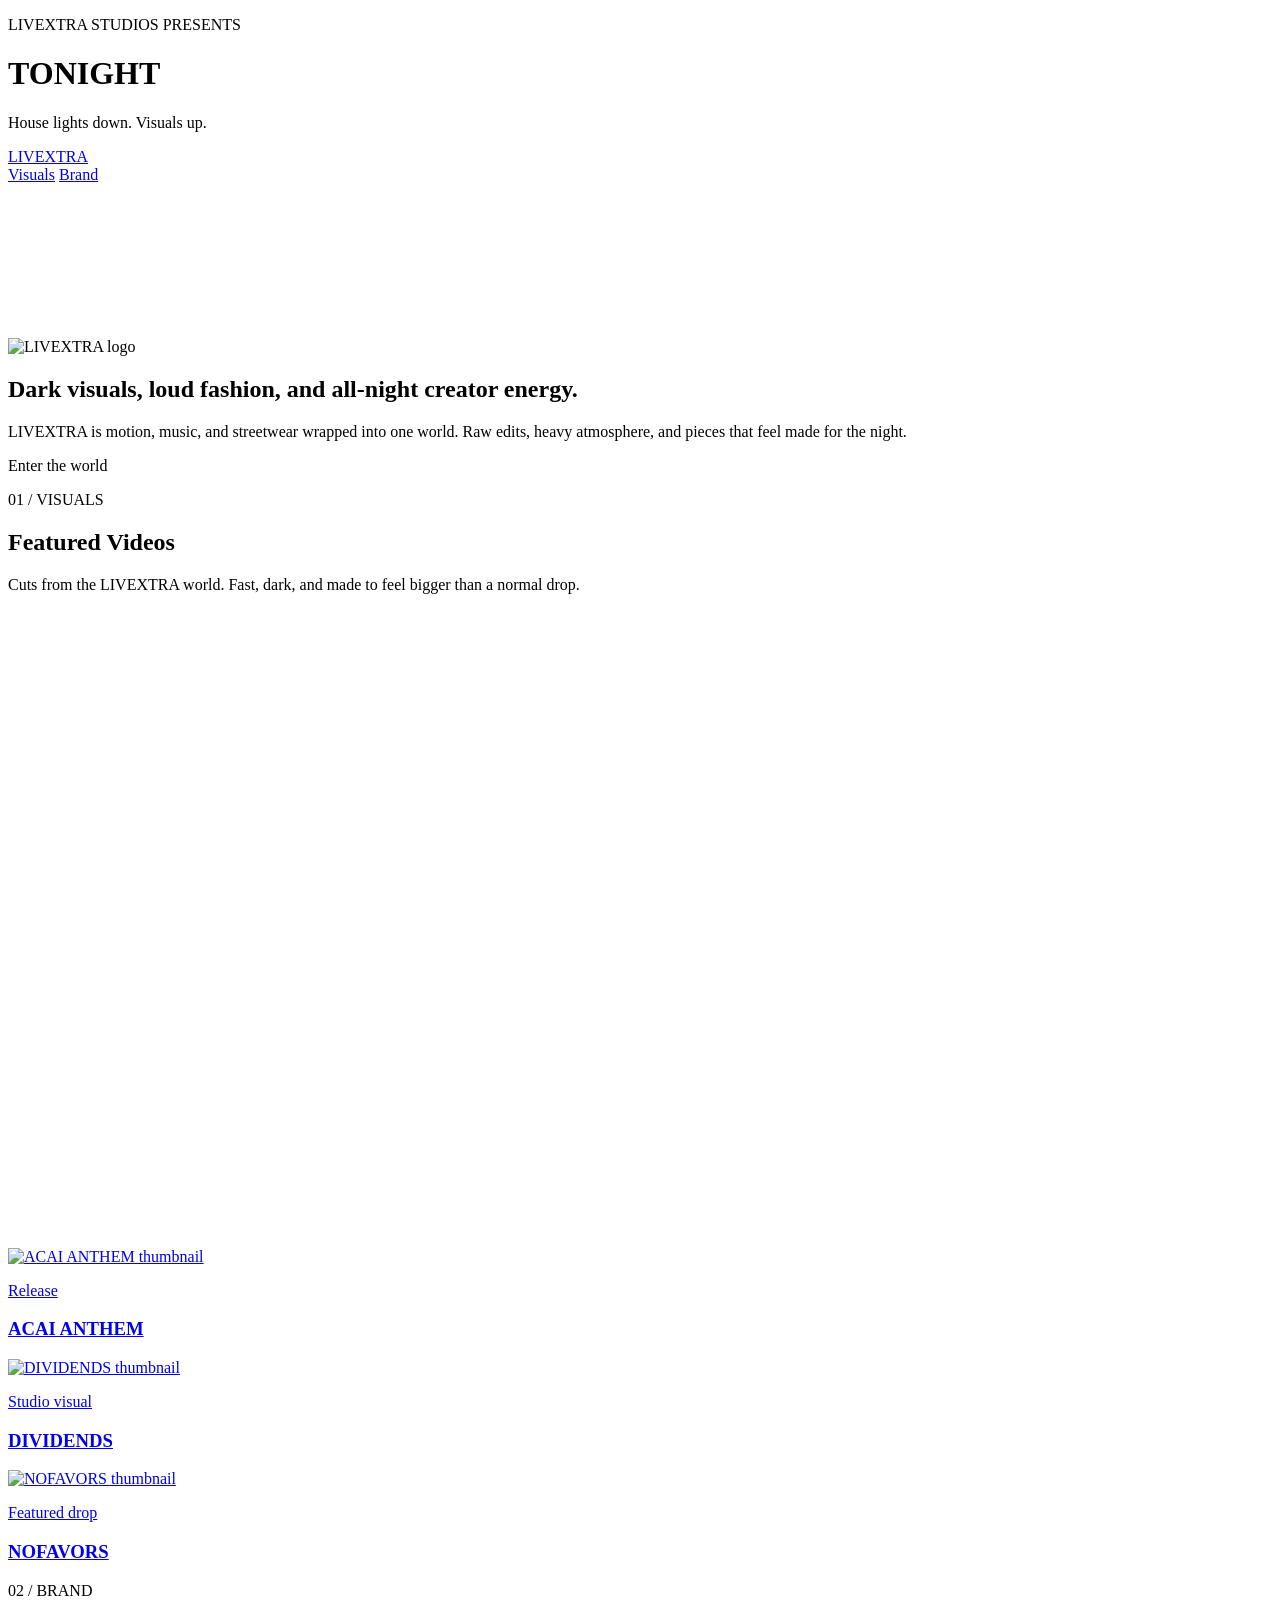
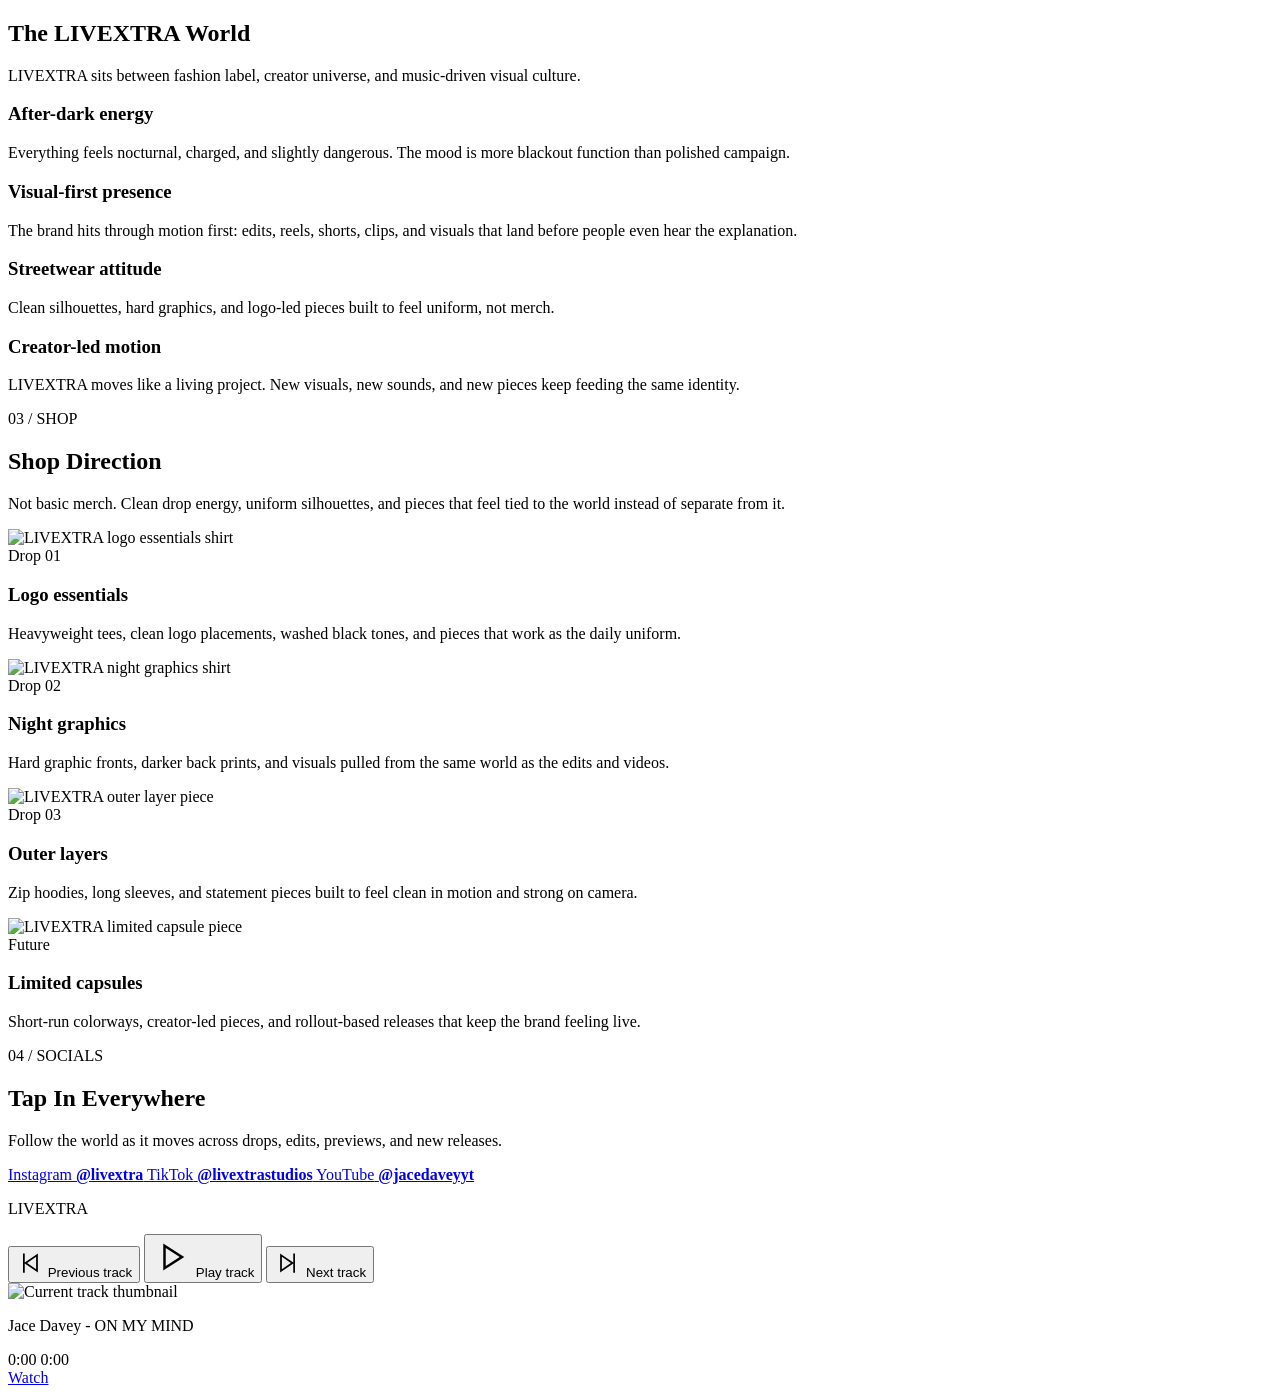
==== index.html @ bdc382c3 "Create index.html" ====
<!DOCTYPE html>
<html lang="en">
<head>
  <meta charset="utf-8"/>
  <title>LIVEXTRA | Creator + Clothing Brand</title>
  <meta name="viewport" content="width=device-width, initial-scale=1.0"/>
  <meta name="description" content="LIVEXTRA official site. Digital creator visuals, music rollouts, and clothing brand energy in one cinematic experience."/>
  <meta property="og:title" content="LIVEXTRA"/>
  <meta property="og:type" content="website"/>
  <meta property="og:description" content="Digital creator visuals, music rollouts, and clothing brand energy in one cinematic experience."/>
  <meta property="og:image" content="3d logo.png"/>
  <meta name="twitter:card" content="summary_large_image"/>
  <meta name="twitter:title" content="LIVEXTRA"/>
  <meta name="twitter:description" content="Digital creator visuals, music rollouts, and clothing brand energy in one cinematic experience."/>
  <meta name="twitter:image" content="3d logo.png"/>
  <link rel="apple-touch-icon" sizes="180x180" href="3d logo.png"/>
  <link rel="icon" type="image/png" sizes="32x32" href="3d logo.png"/>
  <link rel="icon" type="image/png" sizes="16x16" href="3d logo.png"/>
  <link rel="shortcut icon" href="3d logo.png"/>
  <meta name="theme-color" content="#050505"/>
  <link rel="stylesheet" href="style.css"/>
</head>
<body class="site-shell intro-active">
  <div id="site-intro" aria-label="Site intro">
    <div class="intro-noise"></div>
    <div class="intro-grid"></div>
    <div class="intro-copy">
      <p class="intro-kicker">LIVEXTRA STUDIOS PRESENTS</p>
      <h1 class="intro-title" id="intro-title">TONIGHT</h1>
      <p class="intro-subtitle" id="intro-subtitle">House lights down. Visuals up.</p>
    </div>
  </div>

  <header class="topbar">
    <a class="topbar-brand" href="#top">LIVEXTRA</a>
    <nav class="topbar-nav">
      <a href="#visuals">Visuals</a>
      <a href="#brand">Brand</a>
    </nav>
  </header>

  <main>
    <section class="hero-section" id="top">
      <div class="hero-media-layer">
        <video class="hero-video" autoplay muted loop playsinline poster="https://i.ytimg.com/vi/0y-Sa2kdlL4/maxresdefault.jpg">
          <source src="1.mp4" type="video/mp4"/>
        </video>
        <div class="hero-media-overlay"></div>
      </div>

      <div class="hero-content">
        <div class="hero-logo-stage" id="hero-logo-stage" aria-label="LIVEXTRA spinning logo">
          <div class="hero-logo-spin" id="hero-logo-spin">
            <img src="3d logo.png" alt="LIVEXTRA logo" class="hero-logo hero-logo-asset hero-logo-front"/>
            <img src="3d logo.png" alt="" aria-hidden="true" class="hero-logo hero-logo-asset hero-logo-back"/>
          </div>
        </div>
        <h1 class="hero-title">Dark visuals, loud fashion, and all-night creator energy.</h1>
        <p class="hero-text">
          LIVEXTRA is motion, music, and streetwear wrapped into one world. Raw edits, heavy atmosphere, and pieces
          that feel made for the night.
        </p>
      </div>

      <div class="hero-scroll-indicator">
        <span></span>
        <p>Enter the world</p>
      </div>
    </section>

    <section class="content-section reveal" id="visuals">
      <div class="section-shell">
        <div class="section-heading">
          <p class="section-index">01 / VISUALS</p>
          <h2>Featured Videos</h2>
          <p>Cuts from the LIVEXTRA world. Fast, dark, and made to feel bigger than a normal drop.</p>
        </div>

        <div class="video-grid">
          <div class="video-frame">
            <iframe width="560" height="315"
              src="https://www.youtube.com/embed/0y-Sa2kdlL4"
              title="YouTube video player"
              frameborder="0"
              allow="accelerometer; autoplay; clipboard-write; encrypted-media; gyroscope; picture-in-picture; web-share"
              referrerpolicy="strict-origin-when-cross-origin"
              allowfullscreen>
            </iframe>
          </div>
          <div class="video-frame">
            <iframe width="560" height="315"
              src="https://www.youtube.com/embed/CEVk6cj4Wuk"
              title="YouTube video player"
              frameborder="0"
              allow="accelerometer; autoplay; clipboard-write; encrypted-media; gyroscope; picture-in-picture; web-share"
              referrerpolicy="strict-origin-when-cross-origin"
              allowfullscreen>
            </iframe>
          </div>
        </div>

        <div class="release-grid">
          <a class="release-card" href="https://www.youtube.com/watch?v=cpQhU43mFzE" target="_blank" rel="noopener">
            <img src="https://i.ytimg.com/vi/cpQhU43mFzE/hqdefault.jpg" alt="ACAI ANTHEM thumbnail"/>
            <div>
              <p class="release-label">Release</p>
              <h3>ACAI ANTHEM</h3>
            </div>
          </a>
          <a class="release-card" href="https://www.youtube.com/watch?v=1VWs0vHmXvs" target="_blank" rel="noopener">
            <img src="https://i.ytimg.com/vi/1VWs0vHmXvs/hqdefault.jpg" alt="DIVIDENDS thumbnail"/>
            <div>
              <p class="release-label">Studio visual</p>
              <h3>DIVIDENDS</h3>
            </div>
          </a>
          <a class="release-card" href="https://www.youtube.com/watch?v=BXqvX-t6tuQ" target="_blank" rel="noopener">
            <img src="https://i.ytimg.com/vi/BXqvX-t6tuQ/hqdefault.jpg" alt="NOFAVORS thumbnail"/>
            <div>
              <p class="release-label">Featured drop</p>
              <h3>NOFAVORS</h3>
            </div>
          </a>
        </div>
      </div>
    </section>

    <section class="content-section reveal" id="brand">
      <div class="section-shell">
        <div class="section-heading">
          <p class="section-index">02 / BRAND</p>
          <h2>The LIVEXTRA World</h2>
          <p>LIVEXTRA sits between fashion label, creator universe, and music-driven visual culture.</p>
        </div>

        <div class="brand-grid">
          <article class="info-card">
            <h3>After-dark energy</h3>
            <p>Everything feels nocturnal, charged, and slightly dangerous. The mood is more blackout function than polished campaign.</p>
          </article>
          <article class="info-card">
            <h3>Visual-first presence</h3>
            <p>The brand hits through motion first: edits, reels, shorts, clips, and visuals that land before people even hear the explanation.</p>
          </article>
          <article class="info-card">
            <h3>Streetwear attitude</h3>
            <p>Clean silhouettes, hard graphics, and logo-led pieces built to feel uniform, not merch.</p>
          </article>
          <article class="info-card">
            <h3>Creator-led motion</h3>
            <p>LIVEXTRA moves like a living project. New visuals, new sounds, and new pieces keep feeding the same identity.</p>
          </article>
        </div>
      </div>
    </section>

    <section class="content-section reveal" id="shop">
      <div class="section-shell">
        <div class="section-heading">
          <p class="section-index">03 / SHOP</p>
          <h2>Shop Direction</h2>
          <p>Not basic merch. Clean drop energy, uniform silhouettes, and pieces that feel tied to the world instead of separate from it.</p>
        </div>

        <div class="shop-grid">
          <article class="shop-card">
            <div class="shop-card-media">
              <img src="shirt.png" alt="LIVEXTRA logo essentials shirt"/>
            </div>
            <div class="shop-card-body">
            <span class="shop-label">Drop 01</span>
            <h3>Logo essentials</h3>
            <p>Heavyweight tees, clean logo placements, washed black tones, and pieces that work as the daily uniform.</p>
            </div>
          </article>
          <article class="shop-card">
            <div class="shop-card-media">
              <img src="shirt2.png" alt="LIVEXTRA night graphics shirt"/>
            </div>
            <div class="shop-card-body">
            <span class="shop-label">Drop 02</span>
            <h3>Night graphics</h3>
            <p>Hard graphic fronts, darker back prints, and visuals pulled from the same world as the edits and videos.</p>
            </div>
          </article>
          <article class="shop-card">
            <div class="shop-card-media">
              <img src="shirt3.png" alt="LIVEXTRA outer layer piece"/>
            </div>
            <div class="shop-card-body">
            <span class="shop-label">Drop 03</span>
            <h3>Outer layers</h3>
            <p>Zip hoodies, long sleeves, and statement pieces built to feel clean in motion and strong on camera.</p>
            </div>
          </article>
          <article class="shop-card">
            <div class="shop-card-media">
              <img src="shirt4.png" alt="LIVEXTRA limited capsule piece"/>
            </div>
            <div class="shop-card-body">
            <span class="shop-label">Future</span>
            <h3>Limited capsules</h3>
            <p>Short-run colorways, creator-led pieces, and rollout-based releases that keep the brand feeling live.</p>
            </div>
          </article>
        </div>
      </div>
    </section>

    <section class="content-section reveal" id="socials">
      <div class="section-shell">
        <div class="section-heading">
          <p class="section-index">04 / SOCIALS</p>
          <h2>Tap In Everywhere</h2>
          <p>Follow the world as it moves across drops, edits, previews, and new releases.</p>
        </div>

        <div class="social-grid">
          <a class="social-card" href="https://www.instagram.com/livextra/" target="_blank" rel="noopener">
            <span>Instagram</span>
            <strong>@livextra</strong>
          </a>
          <a class="social-card" href="https://www.tiktok.com/@livextrastudios?_r=1&_t=ZT-95ahdReHvYM" target="_blank" rel="noopener">
            <span>TikTok</span>
            <strong>@livextrastudios</strong>
          </a>
          <a class="social-card" href="https://youtube.com/@jacedaveyyt?si=tF0dU915mt1TgQrS" target="_blank" rel="noopener">
            <span>YouTube</span>
            <strong>@jacedaveyyt</strong>
          </a>
        </div>
      </div>
    </section>
  </main>

  <footer class="site-footer" id="footer">
    <p>LIVEXTRA</p>
  </footer>

  <aside class="audio-player" id="audio-player">
    <div class="audio-progress-bar audio-progress-bar-top">
      <div id="audio-progress-fill"></div>
    </div>
    <div class="audio-player-inner">
      <div class="audio-player-controls">
        <button id="player-prev" class="audio-control-btn" type="button" aria-label="Previous track">
          <svg fill="currentColor" height="28" viewBox="0 0 32 32" width="28" xmlns="http://www.w3.org/2000/svg" aria-hidden="true"><path d="M 8 5 L 8 27 L 10 27 L 10 16.5 L 10.4375 16.8125 L 23.4375 25.8125 L 25 26.90625 L 25 5.09375 L 23.4375 6.1875 L 10.4375 15.1875 L 10 15.5 L 10 5 Z M 23 8.90625 L 23 23.09375 L 12.75 16 Z"></path></svg>
          <span class="sr-only">Previous track</span>
        </button>
        <button id="player-toggle" class="audio-control-btn audio-control-btn-main" type="button" aria-label="Play track">
          <svg fill="currentColor" height="40" viewBox="0 0 32 32" width="40" xmlns="http://www.w3.org/2000/svg" aria-hidden="true"><path d="M 9 5.15625 L 9 26.84375 L 10.53125 25.84375 L 25.84375 16 L 10.53125 6.15625 Z M 11 8.8125 L 22.15625 16 L 11 23.1875 Z"></path></svg>
          <span class="sr-only">Play track</span>
        </button>
        <button id="player-next" class="audio-control-btn" type="button" aria-label="Next track">
          <svg fill="currentColor" height="28" viewBox="0 0 32 32" width="28" xmlns="http://www.w3.org/2000/svg" aria-hidden="true"><path d="M 22 5 L 22 15.5 L 21.5625 15.1875 L 8.5625 6.1875 L 7 5.09375 L 7 26.90625 L 8.5625 25.8125 L 21.5625 16.8125 L 22 16.5 L 22 27 L 24 27 L 24 5 Z M 9 8.90625 L 19.25 16 L 9 23.09375 Z"></path></svg>
          <span class="sr-only">Next track</span>
        </button>
      </div>

      <div class="audio-player-track">
        <div class="audio-player-thumb-wrap">
          <img id="mini-player-art" src="https://i.ytimg.com/vi/0y-Sa2kdlL4/hqdefault.jpg" alt="Current track thumbnail"/>
        </div>
        <div class="audio-player-meta">
          <p id="mini-player-title">Jace Davey - ON MY MIND</p>
          <div class="audio-player-times">
            <span id="current-time">0:00</span>
            <span id="duration-time">0:00</span>
          </div>
        </div>
      </div>

      <a id="mini-watch-link" class="audio-player-watch" href="https://www.youtube.com/watch?v=0y-Sa2kdlL4" target="_blank" rel="noopener">Watch</a>
    </div>
  </aside>

  <div id="youtube-audio-host" aria-hidden="true"></div>
  <script src="scripts.js"></script>
</body>
</html>
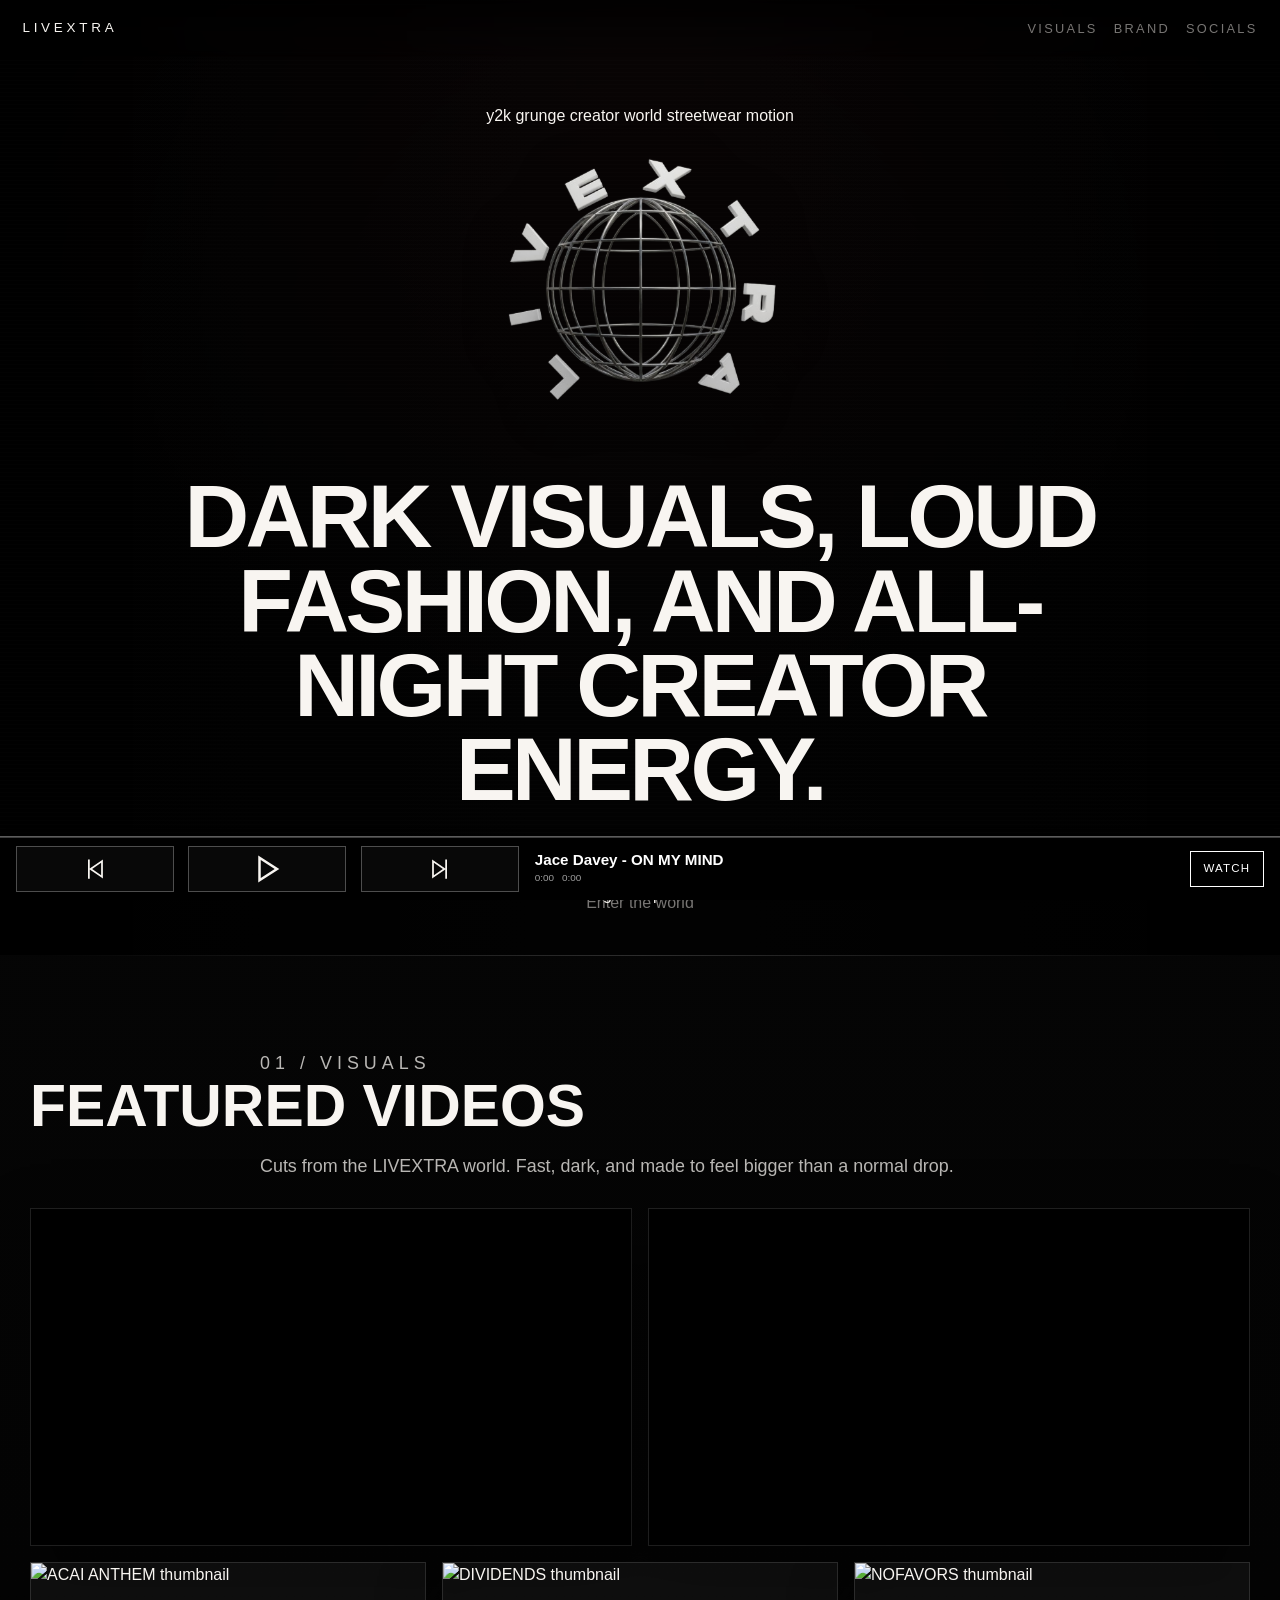
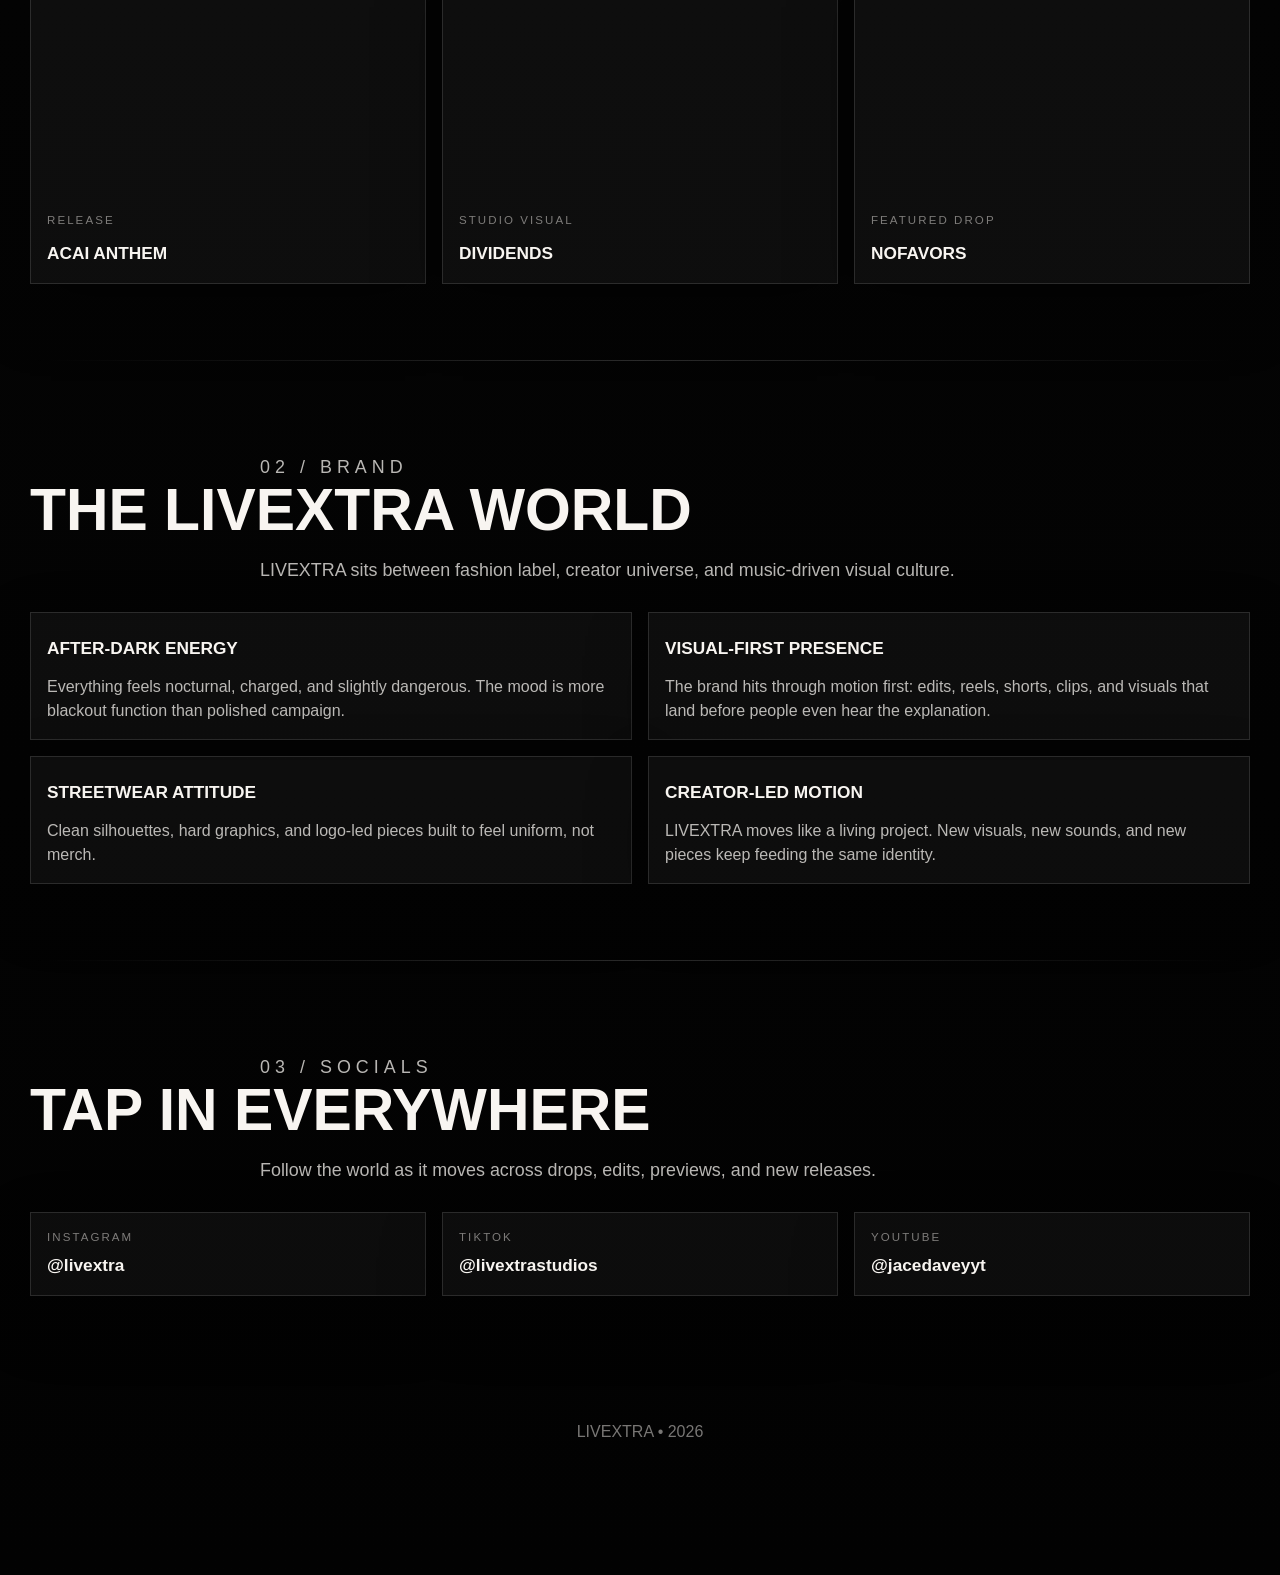
==== commit 75c22d7a: "Update index.html" ====
--- a/index.html
+++ b/index.html
@@ -36,6 +36,7 @@
     <nav class="topbar-nav">
       <a href="#visuals">Visuals</a>
       <a href="#brand">Brand</a>
+      <a href="#socials">Socials</a>
     </nav>
   </header>
 
@@ -49,6 +50,11 @@
       </div>
 
       <div class="hero-content">
+        <div class="hero-chip-row">
+          <span class="hero-chip">y2k grunge</span>
+          <span class="hero-chip">creator world</span>
+          <span class="hero-chip">streetwear motion</span>
+        </div>
         <div class="hero-logo-stage" id="hero-logo-stage" aria-label="LIVEXTRA spinning logo">
           <div class="hero-logo-spin" id="hero-logo-spin">
             <img src="3d logo.png" alt="LIVEXTRA logo" class="hero-logo hero-logo-asset hero-logo-front"/>
@@ -60,6 +66,11 @@
           LIVEXTRA is motion, music, and streetwear wrapped into one world. Raw edits, heavy atmosphere, and pieces
           that feel made for the night.
         </p>
+        <div class="hero-scene-note">
+          <span>live edits</span>
+          <span>late-night drops</span>
+          <span>blackout visuals</span>
+        </div>
       </div>
 
       <div class="hero-scroll-indicator">
@@ -154,63 +165,10 @@
       </div>
     </section>
 
-    <section class="content-section reveal" id="shop">
-      <div class="section-shell">
-        <div class="section-heading">
-          <p class="section-index">03 / SHOP</p>
-          <h2>Shop Direction</h2>
-          <p>Not basic merch. Clean drop energy, uniform silhouettes, and pieces that feel tied to the world instead of separate from it.</p>
-        </div>
-
-        <div class="shop-grid">
-          <article class="shop-card">
-            <div class="shop-card-media">
-              <img src="shirt.png" alt="LIVEXTRA logo essentials shirt"/>
-            </div>
-            <div class="shop-card-body">
-            <span class="shop-label">Drop 01</span>
-            <h3>Logo essentials</h3>
-            <p>Heavyweight tees, clean logo placements, washed black tones, and pieces that work as the daily uniform.</p>
-            </div>
-          </article>
-          <article class="shop-card">
-            <div class="shop-card-media">
-              <img src="shirt2.png" alt="LIVEXTRA night graphics shirt"/>
-            </div>
-            <div class="shop-card-body">
-            <span class="shop-label">Drop 02</span>
-            <h3>Night graphics</h3>
-            <p>Hard graphic fronts, darker back prints, and visuals pulled from the same world as the edits and videos.</p>
-            </div>
-          </article>
-          <article class="shop-card">
-            <div class="shop-card-media">
-              <img src="shirt3.png" alt="LIVEXTRA outer layer piece"/>
-            </div>
-            <div class="shop-card-body">
-            <span class="shop-label">Drop 03</span>
-            <h3>Outer layers</h3>
-            <p>Zip hoodies, long sleeves, and statement pieces built to feel clean in motion and strong on camera.</p>
-            </div>
-          </article>
-          <article class="shop-card">
-            <div class="shop-card-media">
-              <img src="shirt4.png" alt="LIVEXTRA limited capsule piece"/>
-            </div>
-            <div class="shop-card-body">
-            <span class="shop-label">Future</span>
-            <h3>Limited capsules</h3>
-            <p>Short-run colorways, creator-led pieces, and rollout-based releases that keep the brand feeling live.</p>
-            </div>
-          </article>
-        </div>
-      </div>
-    </section>
-
     <section class="content-section reveal" id="socials">
       <div class="section-shell">
         <div class="section-heading">
-          <p class="section-index">04 / SOCIALS</p>
+          <p class="section-index">03 / SOCIALS</p>
           <h2>Tap In Everywhere</h2>
           <p>Follow the world as it moves across drops, edits, previews, and new releases.</p>
         </div>
@@ -278,3 +236,4 @@
   <script src="scripts.js"></script>
 </body>
 </html>
+
--- a/style.css
+++ b/style.css
@@ -0,0 +1,854 @@
+﻿:root {
+  --bg: #040404;
+  --bg-2: #0a0a0b;
+  --panel: rgba(255, 255, 255, 0.045);
+  --panel-strong: rgba(255, 255, 255, 0.08);
+  --line: rgba(255, 255, 255, 0.12);
+  --line-strong: rgba(255, 255, 255, 0.28);
+  --text: #f8f5f1;
+  --muted: rgba(248, 245, 241, 0.74);
+  --soft: rgba(248, 245, 241, 0.48);
+  --accent: #7b1c1f;
+  --accent-bright: #ff5353;
+  --shadow: 0 24px 60px rgba(0, 0, 0, 0.4);
+  --max: 1220px;
+}
+
+*,
+*::before,
+*::after {
+  box-sizing: border-box;
+}
+
+html {
+  scroll-behavior: smooth;
+}
+
+body {
+  margin: 0;
+  min-height: 100vh;
+  color: var(--text);
+  font-family: Arial, Helvetica, sans-serif;
+  line-height: 1.5;
+  overflow-x: hidden;
+  background:
+    radial-gradient(circle at top, rgba(123, 28, 31, 0.2), transparent 22%),
+    linear-gradient(180deg, #060606 0%, #020202 100%);
+}
+
+img,
+video,
+iframe {
+  display: block;
+  max-width: 100%;
+}
+
+a {
+  color: inherit;
+  text-decoration: none;
+}
+
+button {
+  font: inherit;
+}
+
+.sr-only {
+  position: absolute;
+  width: 1px;
+  height: 1px;
+  padding: 0;
+  margin: -1px;
+  overflow: hidden;
+  clip: rect(0, 0, 0, 0);
+  white-space: nowrap;
+  border: 0;
+}
+
+.site-shell::before {
+  content: "";
+  position: fixed;
+  inset: 0;
+  z-index: 0;
+  pointer-events: none;
+  opacity: 0.06;
+  background-image:
+    linear-gradient(rgba(255, 255, 255, 0.05) 1px, transparent 1px),
+    linear-gradient(90deg, rgba(255, 255, 255, 0.025) 1px, transparent 1px);
+  background-size: 100% 5px, 5px 100%;
+}
+
+.site-shell::after {
+  content: "";
+  position: fixed;
+  inset: 0;
+  z-index: 0;
+  pointer-events: none;
+  opacity: 0.1;
+  background:
+    repeating-linear-gradient(
+      to bottom,
+      rgba(255, 255, 255, 0.05) 0px,
+      rgba(255, 255, 255, 0.05) 1px,
+      transparent 1px,
+      transparent 4px
+    );
+  mix-blend-mode: screen;
+  animation: crtDrift 9s linear infinite;
+}
+
+#site-intro {
+  position: fixed;
+  inset: 0;
+  z-index: 1000;
+  display: grid;
+  place-items: center;
+  overflow: hidden;
+  background:
+    radial-gradient(circle at center, rgba(255, 255, 255, 0.06), transparent 18%),
+    linear-gradient(180deg, #040404 0%, #010101 100%);
+  transition: opacity 700ms ease, transform 700ms ease;
+}
+
+#site-intro.is-closing {
+  opacity: 0;
+  transform: scale(1.05);
+  pointer-events: none;
+}
+
+.intro-noise,
+.intro-grid {
+  position: absolute;
+  inset: 0;
+  pointer-events: none;
+}
+
+.intro-noise {
+  opacity: 0.16;
+  background:
+    radial-gradient(circle at 18% 20%, rgba(255, 255, 255, 0.12), transparent 24%),
+    radial-gradient(circle at 82% 78%, rgba(255, 83, 83, 0.18), transparent 26%),
+    radial-gradient(circle at 50% 50%, rgba(255, 255, 255, 0.04), transparent 42%);
+  animation: introDrift 350ms steps(2, end) infinite;
+}
+
+.intro-grid {
+  opacity: 0.14;
+  background:
+    linear-gradient(rgba(255, 255, 255, 0.07) 1px, transparent 1px),
+    linear-gradient(90deg, rgba(255, 255, 255, 0.04) 1px, transparent 1px);
+  background-size: 100% 6px, 6px 100%;
+}
+
+.intro-copy {
+  position: relative;
+  z-index: 1;
+  text-align: center;
+  text-transform: uppercase;
+}
+
+.intro-kicker,
+.section-index {
+  margin: 0 0 0.9rem;
+  color: var(--soft);
+  font-size: 0.78rem;
+  letter-spacing: 0.28em;
+  text-transform: uppercase;
+}
+
+.intro-title {
+  margin: 0;
+  font-size: clamp(3rem, 11vw, 8rem);
+  letter-spacing: 0.1em;
+  line-height: 0.92;
+  text-shadow:
+    -1px 0 rgba(255, 255, 255, 0.25),
+    1px 0 rgba(255, 83, 83, 0.4),
+    0 0 34px rgba(255, 83, 83, 0.22);
+}
+
+.intro-subtitle {
+  margin: 1rem 0 0;
+  color: var(--muted);
+  font-size: 0.92rem;
+  letter-spacing: 0.16em;
+}
+
+.topbar {
+  position: fixed;
+  top: 0;
+  left: 0;
+  right: 0;
+  z-index: 50;
+  display: flex;
+  justify-content: space-between;
+  align-items: center;
+  gap: 1rem;
+  padding: 1.15rem 1.4rem;
+  background: linear-gradient(180deg, rgba(0, 0, 0, 0.72), rgba(0, 0, 0, 0));
+  backdrop-filter: blur(10px);
+}
+
+.topbar-brand {
+  font-size: 0.84rem;
+  letter-spacing: 0.28em;
+  text-transform: uppercase;
+}
+
+.topbar-nav {
+  display: flex;
+  gap: 1rem;
+  flex-wrap: wrap;
+}
+
+.topbar-nav a {
+  color: var(--soft);
+  font-size: 0.8rem;
+  letter-spacing: 0.18em;
+  text-transform: uppercase;
+  transition: color 180ms ease, transform 180ms ease;
+}
+
+.topbar-nav a:hover {
+  color: var(--text);
+  transform: translateY(-1px);
+}
+
+.hero-section {
+  position: relative;
+  min-height: 100vh;
+  display: grid;
+  place-items: center;
+  padding: 6.5rem 1.5rem 3rem;
+}
+
+.hero-media-layer,
+.hero-media-overlay,
+.hero-noise {
+  position: absolute;
+  inset: 0;
+}
+
+.hero-video {
+  width: 100%;
+  height: 100%;
+  object-fit: cover;
+  filter: saturate(0.88) contrast(1.06) brightness(0.34);
+}
+
+.hero-media-overlay {
+  background:
+    radial-gradient(circle at center, transparent 0%, rgba(0, 0, 0, 0.28) 40%, rgba(0, 0, 0, 0.9) 100%),
+    linear-gradient(180deg, rgba(0, 0, 0, 0.6), rgba(0, 0, 0, 0.88));
+}
+
+.hero-section::after {
+  content: "";
+  position: absolute;
+  inset: 0;
+  pointer-events: none;
+  background: linear-gradient(90deg, transparent, rgba(255, 255, 255, 0.04), transparent);
+  opacity: 0.24;
+}
+
+.hero-video-missing .hero-media-layer {
+  background:
+    radial-gradient(circle at 50% 20%, rgba(255, 83, 83, 0.14), transparent 20%),
+    linear-gradient(180deg, #0b0b0c, #020202);
+}
+
+.hero-content {
+  position: relative;
+  z-index: 2;
+  width: min(100%, 980px);
+  text-align: center;
+}
+
+.hero-logo-stage {
+  position: relative;
+  width: min(44vw, 320px);
+  min-width: 220px;
+  aspect-ratio: 1 / 1;
+  margin: 0 auto 1.65rem;
+  perspective: 1800px;
+}
+
+.hero-logo-spin {
+  position: relative;
+  width: 100%;
+  height: 100%;
+  transform-style: preserve-3d;
+  display: grid;
+  place-items: center;
+  animation: logoOrbit 7s linear infinite;
+  will-change: transform;
+}
+
+.hero-logo {
+  position: absolute;
+  inset: 0;
+  width: 100%;
+  height: 100%;
+  object-fit: contain;
+  backface-visibility: hidden;
+  filter: drop-shadow(0 12px 28px rgba(0, 0, 0, 0.32));
+}
+
+.hero-logo-front {
+  transform: translateZ(1px);
+}
+
+.hero-logo-back {
+  transform: rotateY(180deg) translateZ(1px);
+}
+
+.hero-title {
+  margin: 0;
+  font-size: clamp(2.35rem, 7vw, 5.7rem);
+  line-height: 0.94;
+  letter-spacing: -0.04em;
+  text-transform: uppercase;
+}
+
+.hero-text,
+.section-heading p {
+  max-width: 760px;
+  margin: 1.15rem auto 0;
+  color: var(--muted);
+  font-size: clamp(1rem, 1.7vw, 1.12rem);
+}
+
+.button,
+.audio-player-watch,
+.audio-player-controls button {
+  display: inline-flex;
+  align-items: center;
+  justify-content: center;
+  min-width: 158px;
+  height: 46px;
+  padding: 0 1.25rem;
+  border: 1px solid var(--line-strong);
+  background: rgba(255, 255, 255, 0.03);
+  color: var(--text);
+  text-transform: uppercase;
+  letter-spacing: 0.14em;
+  transition: transform 180ms ease, border-color 180ms ease, background-color 180ms ease, color 180ms ease;
+}
+
+.button:hover,
+.audio-player-watch:hover,
+.audio-player-controls button:hover,
+.release-card:hover,
+.info-card:hover,
+.social-card:hover {
+  transform: translateY(-3px);
+  border-color: var(--accent-bright);
+}
+
+.button-primary {
+  background: linear-gradient(180deg, rgba(123, 28, 31, 0.76), rgba(74, 12, 15, 0.82));
+  border-color: rgba(255, 120, 120, 0.42);
+  box-shadow: 0 10px 34px rgba(123, 28, 31, 0.28);
+}
+
+.hero-scroll-indicator {
+  position: absolute;
+  left: 50%;
+  bottom: 1.5rem;
+  transform: translateX(-50%);
+  z-index: 2;
+  text-align: center;
+  color: var(--soft);
+}
+
+.hero-scroll-indicator span {
+  display: block;
+  width: 1px;
+  height: 38px;
+  margin: 0 auto 0.65rem;
+  background: linear-gradient(180deg, rgba(255, 255, 255, 0.76), transparent);
+  animation: scrollPulse 1.8s ease-in-out infinite;
+}
+
+.content-section {
+  position: relative;
+  z-index: 1;
+  padding: clamp(3rem, 6vw, 4.75rem) 1.5rem;
+  scroll-margin-top: 5.5rem;
+}
+
+.content-section::before {
+  content: "";
+  position: absolute;
+  top: 0;
+  left: 50%;
+  width: min(100% - 3rem, var(--max));
+  height: 1px;
+  transform: translateX(-50%);
+  background: linear-gradient(90deg, transparent, rgba(255, 255, 255, 0.16), transparent);
+}
+
+.section-shell {
+  width: min(100%, var(--max));
+  margin: 0 auto;
+}
+
+.section-heading {
+  margin-bottom: 1.75rem;
+}
+
+.section-heading h2 {
+  margin: 0;
+  font-size: clamp(1.9rem, 4.6vw, 4rem);
+  line-height: 0.98;
+  text-transform: uppercase;
+}
+
+.video-grid,
+.release-grid,
+.brand-grid,
+.social-grid {
+  display: grid;
+  gap: 1rem;
+}
+
+.video-grid {
+  grid-template-columns: repeat(2, minmax(0, 1fr));
+}
+
+.video-frame {
+  position: relative;
+  aspect-ratio: 16 / 9;
+  overflow: hidden;
+  border: 1px solid var(--line);
+  background: #000;
+  box-shadow: var(--shadow);
+}
+
+.video-frame iframe {
+  position: absolute;
+  inset: 0;
+  width: 100%;
+  height: 100%;
+}
+
+.release-grid {
+  grid-template-columns: repeat(3, minmax(0, 1fr));
+  margin-top: 1rem;
+}
+
+.release-card,
+.info-card,
+.social-card,
+.shop-card {
+  border: 1px solid var(--line);
+  background: var(--panel);
+  box-shadow: var(--shadow);
+  backdrop-filter: blur(12px);
+  transition: transform 180ms ease, border-color 180ms ease, background-color 180ms ease;
+}
+
+.release-card {
+  overflow: hidden;
+}
+
+.release-card img {
+  width: 100%;
+  aspect-ratio: 16 / 9;
+  object-fit: cover;
+}
+
+.release-card div,
+.info-card,
+.social-card,
+.shop-card {
+  padding: 1rem;
+}
+
+.release-label,
+.social-card span,
+.shop-label {
+  display: block;
+  color: var(--soft);
+  font-size: 0.72rem;
+  letter-spacing: 0.18em;
+  text-transform: uppercase;
+}
+
+.release-card h3,
+.info-card h3,
+.shop-card h3 {
+  margin: 0.45rem 0 0;
+  font-size: 1.08rem;
+  text-transform: uppercase;
+}
+
+.brand-grid {
+  grid-template-columns: repeat(2, minmax(0, 1fr));
+}
+
+.info-card p {
+  margin: 0.8rem 0 0;
+  color: var(--muted);
+}
+
+.shop-grid {
+  display: grid;
+  grid-template-columns: repeat(4, minmax(0, 1fr));
+  gap: 1rem;
+}
+
+.shop-card {
+  position: relative;
+  overflow: hidden;
+}
+
+.shop-card-media {
+  position: relative;
+  aspect-ratio: 4 / 5;
+  overflow: hidden;
+  background:
+    linear-gradient(180deg, rgba(255, 255, 255, 0.03), rgba(255, 255, 255, 0.01)),
+    #090909;
+}
+
+.shop-card-media::after {
+  content: "";
+  position: absolute;
+  inset: 0;
+  pointer-events: none;
+  background: linear-gradient(180deg, transparent 45%, rgba(0, 0, 0, 0.5) 100%);
+}
+
+.shop-card-media img {
+  width: 100%;
+  height: 100%;
+  object-fit: cover;
+  transition: transform 220ms ease;
+}
+
+.shop-card:hover .shop-card-media img {
+  transform: scale(1.02);
+}
+
+.shop-card::before {
+  content: "";
+  position: absolute;
+  inset: 0;
+  pointer-events: none;
+  background: linear-gradient(180deg, rgba(255, 255, 255, 0.04), transparent 38%);
+}
+
+.shop-card-body {
+  position: relative;
+  z-index: 1;
+}
+
+.shop-card p {
+  margin: 0.8rem 0 0;
+  color: var(--muted);
+}
+
+.social-grid {
+  grid-template-columns: repeat(3, minmax(0, 1fr));
+}
+
+.social-card strong {
+  display: block;
+  margin-top: 0.4rem;
+  font-size: 1.08rem;
+}
+
+.site-footer {
+  padding: 2rem 1.5rem 7.2rem;
+  text-align: center;
+  color: var(--soft);
+}
+
+.audio-player {
+  position: fixed;
+  left: 0;
+  right: 0;
+  bottom: 0;
+  z-index: 60;
+}
+
+.audio-player-inner {
+  display: flex;
+  justify-content: space-between;
+  align-items: center;
+  gap: 1rem;
+  height: 64px;
+  padding: 0.5rem 1rem;
+  background: #000000;
+  color: #ffffff;
+  box-shadow: 0 -8px 8px -8px rgba(0, 0, 0, 0.3);
+  border-top: 1px solid rgba(255, 255, 255, 0.16);
+}
+
+.audio-player-track {
+  display: flex;
+  align-items: center;
+  gap: 0.6rem;
+  min-width: 0;
+  flex: 1 1 auto;
+}
+
+.audio-player-thumb-wrap {
+  display: none;
+  justify-content: center;
+  align-items: center;
+  width: 40px;
+  height: 40px;
+  background: #000000;
+}
+
+.audio-player-track img {
+  width: 32px;
+  height: 32px;
+  object-fit: contain;
+  border-radius: 0;
+}
+
+.audio-player-meta {
+  min-width: 0;
+}
+
+.audio-player-meta p,
+.audio-player-meta span {
+  overflow: hidden;
+  text-overflow: ellipsis;
+  white-space: nowrap;
+}
+
+.audio-player-meta p {
+  margin: 0;
+  color: #ffffff;
+  font-size: 0.95rem;
+  font-weight: 600;
+  line-height: 1.2;
+}
+
+.audio-player-controls {
+  display: flex;
+  gap: 0.9rem;
+  align-items: center;
+  flex: 0 0 auto;
+}
+
+.audio-control-btn {
+  position: relative;
+  width: auto;
+  min-width: 0;
+  height: auto;
+  padding: 0;
+  border: 0;
+  border-radius: 0;
+  background: transparent;
+  color: #ffffff;
+  transition: color 180ms ease, transform 180ms ease;
+}
+
+.audio-control-btn:hover {
+  transform: translateY(-1px);
+  color: var(--accent-bright);
+}
+
+.audio-control-btn-main {
+  color: #ffffff;
+}
+
+.audio-control-btn svg {
+  display: block;
+  opacity: 1;
+}
+
+.audio-player-watch {
+  flex: 0 0 auto;
+  min-width: 64px;
+  height: 36px;
+  padding: 0 0.8rem;
+  border: 1px solid #ffffff;
+  border-radius: 0;
+  background: transparent;
+  color: #ffffff;
+  font-size: 0.72rem;
+  letter-spacing: 0.1em;
+  text-transform: uppercase;
+  transition: color 180ms ease, border-color 180ms ease, background-color 180ms ease;
+}
+
+.audio-player-watch:hover {
+  color: var(--accent-bright);
+  border-color: var(--accent-bright);
+}
+
+.audio-progress-bar {
+  width: 100%;
+  height: 2px;
+  background: rgba(255, 255, 255, 0.24);
+  overflow: hidden;
+  border-radius: 0;
+}
+
+.audio-progress-bar-top {
+  position: absolute;
+  top: 0;
+  left: 0;
+  right: 0;
+}
+
+#audio-progress-fill {
+  width: 0%;
+  height: 100%;
+  background: linear-gradient(90deg, var(--accent), var(--accent-bright));
+  transition: width 180ms linear;
+}
+
+.audio-player-times {
+  display: flex;
+  gap: 0.5rem;
+  margin-top: 0.15rem;
+  color: rgba(255, 255, 255, 0.62);
+  font-size: 0.62rem;
+}
+
+#youtube-audio-host {
+  position: fixed;
+  top: -9999px;
+  left: -9999px;
+  width: 0;
+  height: 0;
+  overflow: hidden;
+}
+
+.reveal {
+  opacity: 0;
+  transform: translateY(26px);
+  filter: blur(6px);
+  transition: opacity 620ms ease, transform 620ms ease, filter 620ms ease;
+}
+
+.reveal.visible {
+  opacity: 1;
+  transform: translateY(0);
+  filter: blur(0);
+}
+
+@keyframes introDrift {
+  0% { transform: translateY(0); }
+  100% { transform: translateY(-2px); }
+}
+
+@keyframes scrollPulse {
+  0%, 100% { opacity: 0.45; transform: scaleY(0.82); }
+  50% { opacity: 1; transform: scaleY(1); }
+}
+
+@keyframes crtDrift {
+  0% { transform: translateY(0); }
+  100% { transform: translateY(18px); }
+}
+
+@keyframes logoOrbit {
+  0% {
+    transform: rotateX(12deg) rotateY(0deg);
+  }
+  50% {
+    transform: rotateX(12deg) rotateY(180deg);
+  }
+  100% {
+    transform: rotateX(12deg) rotateY(360deg);
+  }
+}
+
+@media (max-width: 1100px) {
+  .release-grid,
+  .shop-grid,
+  .social-grid {
+    grid-template-columns: 1fr;
+  }
+
+  .audio-player-thumb-wrap {
+    display: inline-flex;
+  }
+}
+
+@media (max-width: 900px) {
+  .topbar {
+    flex-direction: column;
+    align-items: flex-start;
+  }
+
+  .video-grid,
+  .brand-grid {
+    grid-template-columns: 1fr;
+  }
+
+  .hero-logo-stage {
+    width: min(68vw, 320px);
+  }
+}
+
+@media (max-width: 700px) {
+  .hero-section,
+  .content-section {
+    padding-left: 1rem;
+    padding-right: 1rem;
+  }
+
+  .topbar-nav {
+    width: 100%;
+    flex-direction: column;
+    align-items: stretch;
+  }
+
+  .button {
+    width: 100%;
+  }
+
+  .audio-player {
+    bottom: 0.7rem;
+  }
+
+  .audio-player-inner {
+    gap: 0.6rem;
+    height: auto;
+    padding-top: 0.7rem;
+    padding-bottom: 0.7rem;
+    flex-wrap: wrap;
+  }
+
+  .audio-player-controls {
+    order: 1;
+  }
+
+  .audio-player-track {
+    order: 2;
+    width: 100%;
+  }
+
+  .audio-player-watch {
+    order: 3;
+  }
+
+  .audio-player-watch {
+    width: auto;
+  }
+}
+
+@media (prefers-reduced-motion: reduce) {
+  *,
+  *::before,
+  *::after {
+    animation-duration: 0.001ms !important;
+    animation-iteration-count: 1 !important;
+    transition-duration: 0.001ms !important;
+    scroll-behavior: auto !important;
+  }
+
+  .reveal {
+    opacity: 1;
+    transform: none;
+    filter: none;
+  }
+}
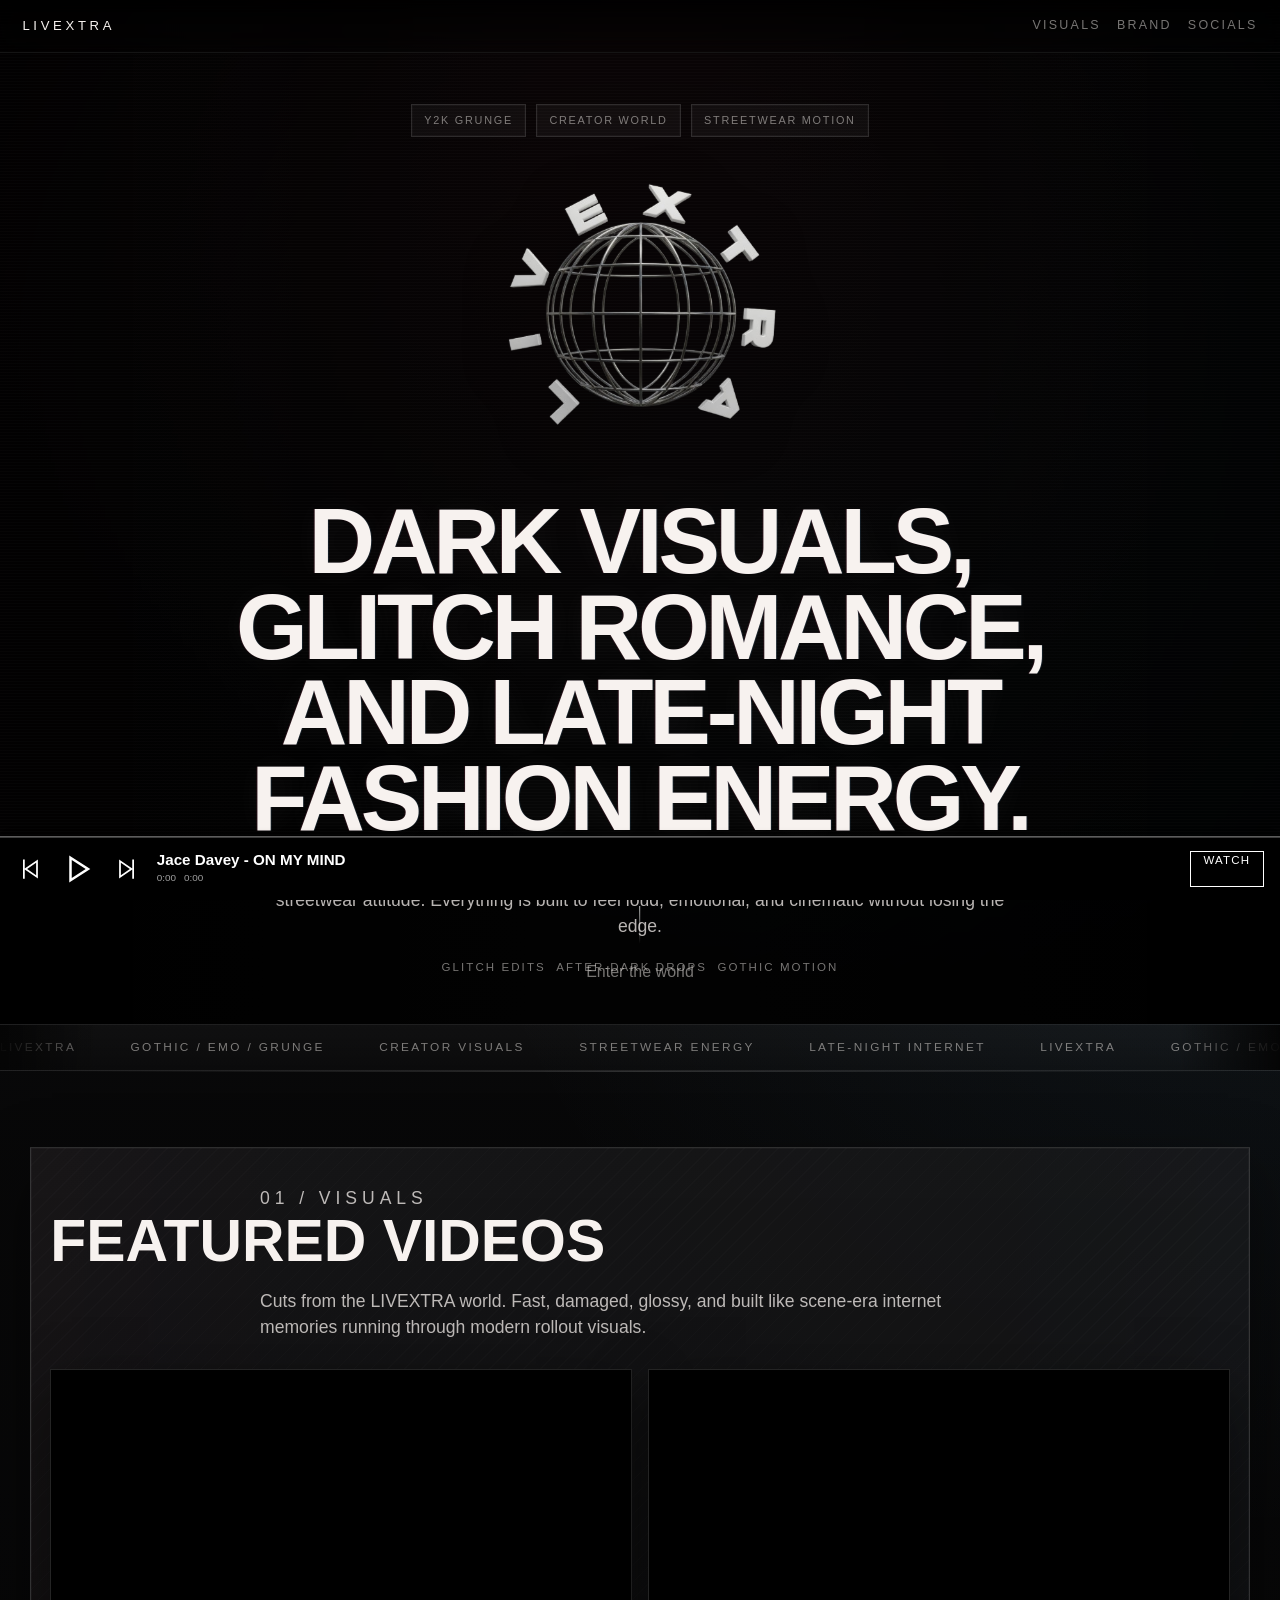
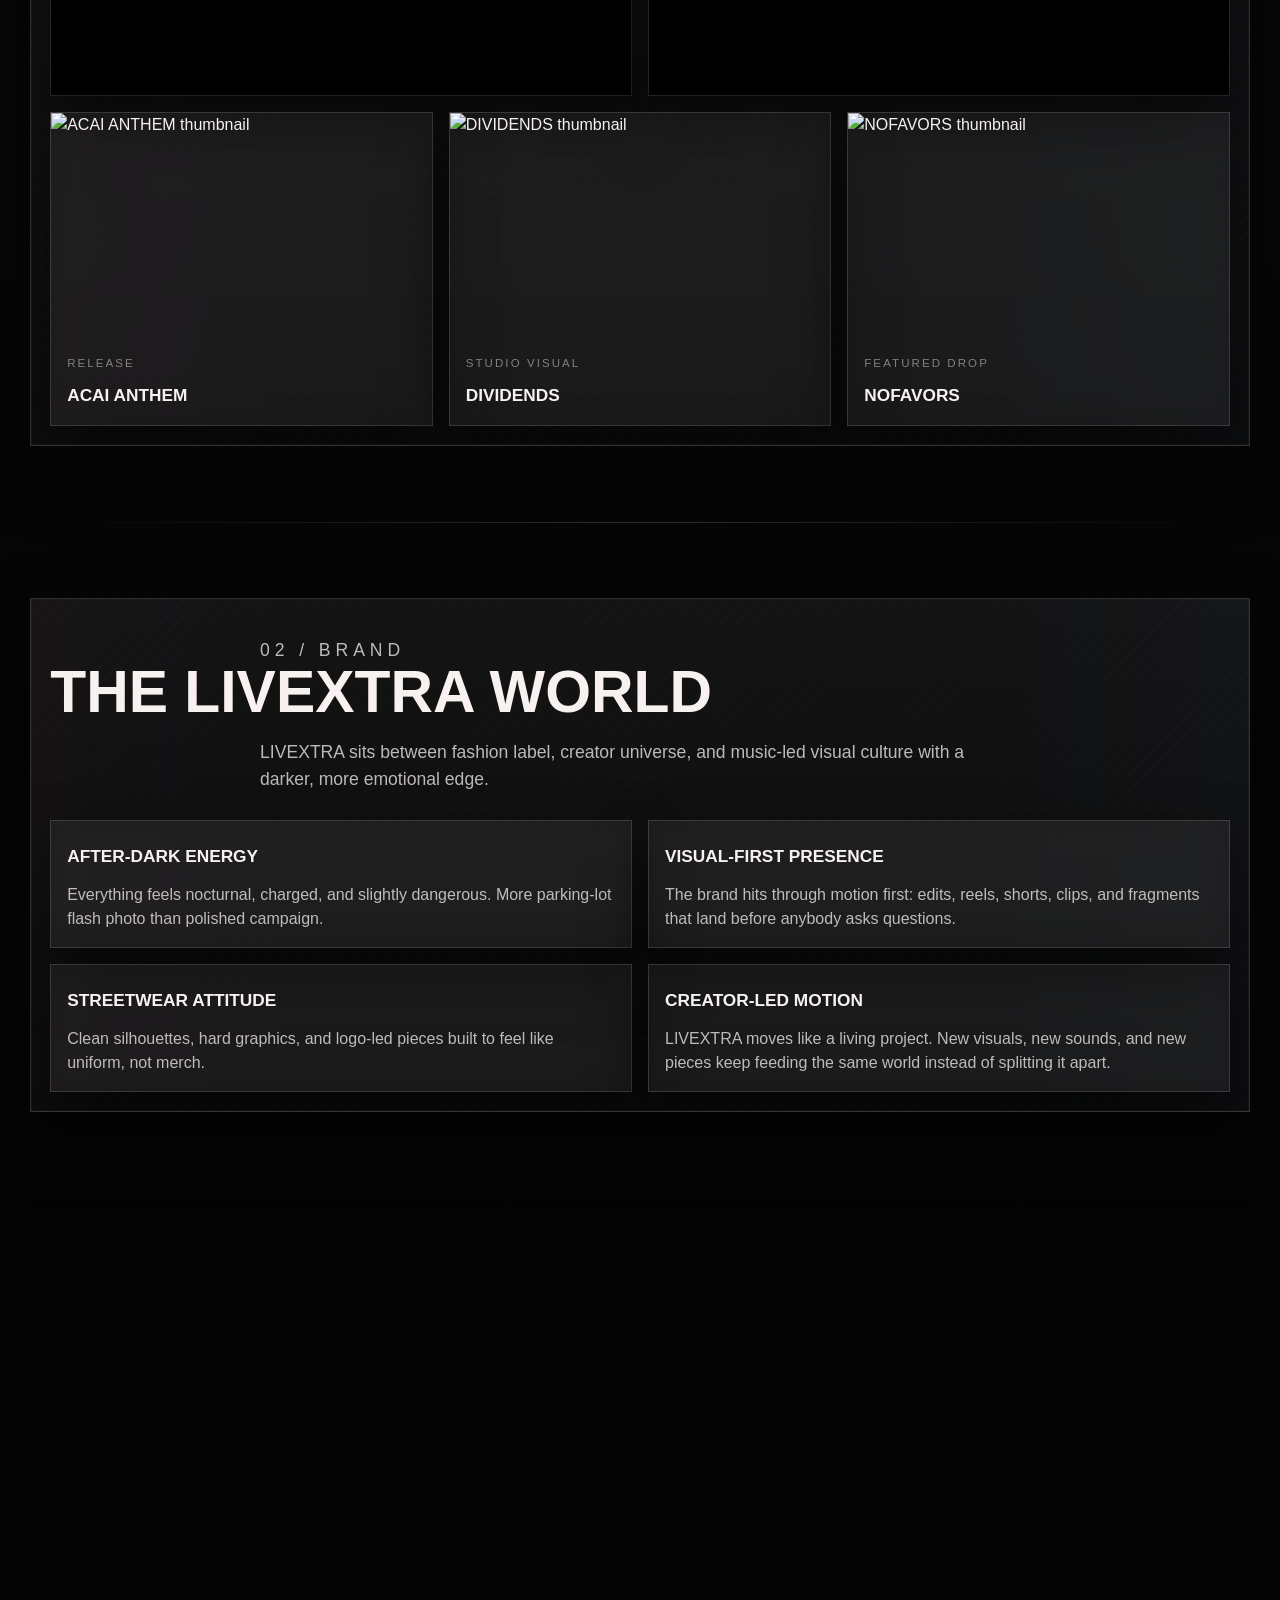
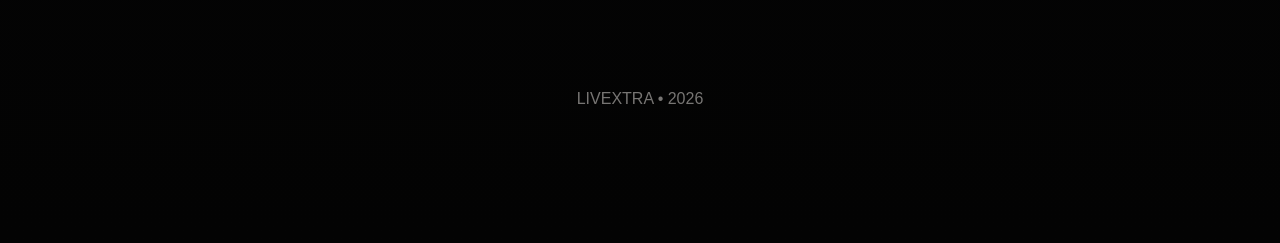
==== commit 86fe389d: "Update index.html" ====
--- a/index.html
+++ b/index.html
@@ -61,21 +61,36 @@
             <img src="3d logo.png" alt="" aria-hidden="true" class="hero-logo hero-logo-asset hero-logo-back"/>
           </div>
         </div>
-        <h1 class="hero-title">Dark visuals, loud fashion, and all-night creator energy.</h1>
+        <h1 class="hero-title">Dark visuals, glitch romance, and late-night fashion energy.</h1>
         <p class="hero-text">
-          LIVEXTRA is motion, music, and streetwear wrapped into one world. Raw edits, heavy atmosphere, and pieces
-          that feel made for the night.
+          LIVEXTRA lives in the space between scene-era internet energy, blackout visuals, and clean streetwear attitude.
+          Everything is built to feel loud, emotional, and cinematic without losing the edge.
         </p>
         <div class="hero-scene-note">
-          <span>live edits</span>
-          <span>late-night drops</span>
-          <span>blackout visuals</span>
+          <span>glitch edits</span>
+          <span>after-dark drops</span>
+          <span>gothic motion</span>
         </div>
       </div>
 
       <div class="hero-scroll-indicator">
         <span></span>
         <p>Enter the world</p>
+      </div>
+    </section>
+
+    <section class="signal-strip" aria-label="LIVEXTRA signal strip">
+      <div class="signal-strip-track">
+        <span>LIVEXTRA</span>
+        <span>gothic / emo / grunge</span>
+        <span>creator visuals</span>
+        <span>streetwear energy</span>
+        <span>late-night internet</span>
+        <span>LIVEXTRA</span>
+        <span>gothic / emo / grunge</span>
+        <span>creator visuals</span>
+        <span>streetwear energy</span>
+        <span>late-night internet</span>
       </div>
     </section>
 
@@ -84,7 +99,7 @@
         <div class="section-heading">
           <p class="section-index">01 / VISUALS</p>
           <h2>Featured Videos</h2>
-          <p>Cuts from the LIVEXTRA world. Fast, dark, and made to feel bigger than a normal drop.</p>
+          <p>Cuts from the LIVEXTRA world. Fast, damaged, glossy, and built like scene-era internet memories running through modern rollout visuals.</p>
         </div>
 
         <div class="video-grid">
@@ -141,25 +156,25 @@
         <div class="section-heading">
           <p class="section-index">02 / BRAND</p>
           <h2>The LIVEXTRA World</h2>
-          <p>LIVEXTRA sits between fashion label, creator universe, and music-driven visual culture.</p>
+          <p>LIVEXTRA sits between fashion label, creator universe, and music-led visual culture with a darker, more emotional edge.</p>
         </div>
 
         <div class="brand-grid">
           <article class="info-card">
             <h3>After-dark energy</h3>
-            <p>Everything feels nocturnal, charged, and slightly dangerous. The mood is more blackout function than polished campaign.</p>
+            <p>Everything feels nocturnal, charged, and slightly dangerous. More parking-lot flash photo than polished campaign.</p>
           </article>
           <article class="info-card">
             <h3>Visual-first presence</h3>
-            <p>The brand hits through motion first: edits, reels, shorts, clips, and visuals that land before people even hear the explanation.</p>
+            <p>The brand hits through motion first: edits, reels, shorts, clips, and fragments that land before anybody asks questions.</p>
           </article>
           <article class="info-card">
             <h3>Streetwear attitude</h3>
-            <p>Clean silhouettes, hard graphics, and logo-led pieces built to feel uniform, not merch.</p>
+            <p>Clean silhouettes, hard graphics, and logo-led pieces built to feel like uniform, not merch.</p>
           </article>
           <article class="info-card">
             <h3>Creator-led motion</h3>
-            <p>LIVEXTRA moves like a living project. New visuals, new sounds, and new pieces keep feeding the same identity.</p>
+            <p>LIVEXTRA moves like a living project. New visuals, new sounds, and new pieces keep feeding the same world instead of splitting it apart.</p>
           </article>
         </div>
       </div>
--- a/style.css
+++ b/style.css
@@ -1,16 +1,17 @@
-﻿:root {
-  --bg: #040404;
-  --bg-2: #0a0a0b;
-  --panel: rgba(255, 255, 255, 0.045);
-  --panel-strong: rgba(255, 255, 255, 0.08);
-  --line: rgba(255, 255, 255, 0.12);
-  --line-strong: rgba(255, 255, 255, 0.28);
-  --text: #f8f5f1;
-  --muted: rgba(248, 245, 241, 0.74);
-  --soft: rgba(248, 245, 241, 0.48);
-  --accent: #7b1c1f;
-  --accent-bright: #ff5353;
-  --shadow: 0 24px 60px rgba(0, 0, 0, 0.4);
+:root {
+  --bg: #050505;
+  --bg-deep: #09090b;
+  --panel: rgba(255, 255, 255, 0.055);
+  --panel-strong: rgba(255, 255, 255, 0.1);
+  --line: rgba(255, 255, 255, 0.14);
+  --line-strong: rgba(255, 255, 255, 0.3);
+  --text: #f7f2ef;
+  --muted: rgba(247, 242, 239, 0.75);
+  --soft: rgba(247, 242, 239, 0.48);
+  --accent: #8e1d31;
+  --accent-bright: #ff5d8f;
+  --cyan: #77c8ff;
+  --shadow: 0 26px 64px rgba(0, 0, 0, 0.48);
   --max: 1220px;
 }
 
@@ -32,8 +33,20 @@
   line-height: 1.5;
   overflow-x: hidden;
   background:
-    radial-gradient(circle at top, rgba(123, 28, 31, 0.2), transparent 22%),
-    linear-gradient(180deg, #060606 0%, #020202 100%);
+    radial-gradient(circle at 50% 0%, rgba(142, 29, 49, 0.22), transparent 22%),
+    radial-gradient(circle at 100% 20%, rgba(119, 200, 255, 0.08), transparent 28%),
+    linear-gradient(180deg, #0a0a0b 0%, #030303 100%);
+}
+
+body::before {
+  content: "";
+  position: fixed;
+  inset: 0;
+  z-index: 0;
+  pointer-events: none;
+  background:
+    radial-gradient(circle at center, transparent 52%, rgba(0, 0, 0, 0.35) 100%),
+    linear-gradient(180deg, rgba(255, 255, 255, 0.03), transparent 18%, transparent 82%, rgba(255, 255, 255, 0.03));
 }
 
 img,
@@ -70,11 +83,11 @@
   inset: 0;
   z-index: 0;
   pointer-events: none;
-  opacity: 0.06;
+  opacity: 0.1;
   background-image:
-    linear-gradient(rgba(255, 255, 255, 0.05) 1px, transparent 1px),
-    linear-gradient(90deg, rgba(255, 255, 255, 0.025) 1px, transparent 1px);
-  background-size: 100% 5px, 5px 100%;
+    linear-gradient(rgba(255, 255, 255, 0.045) 1px, transparent 1px),
+    linear-gradient(90deg, rgba(255, 255, 255, 0.02) 1px, transparent 1px);
+  background-size: 100% 4px, 4px 100%;
 }
 
 .site-shell::after {
@@ -83,17 +96,12 @@
   inset: 0;
   z-index: 0;
   pointer-events: none;
-  opacity: 0.1;
-  background:
-    repeating-linear-gradient(
-      to bottom,
-      rgba(255, 255, 255, 0.05) 0px,
-      rgba(255, 255, 255, 0.05) 1px,
-      transparent 1px,
-      transparent 4px
-    );
+  opacity: 0.18;
+  background:
+    repeating-linear-gradient(to bottom, rgba(255, 255, 255, 0.08) 0px, rgba(255, 255, 255, 0.08) 1px, transparent 1px, transparent 3px),
+    linear-gradient(90deg, rgba(255, 90, 143, 0.04), transparent 24%, transparent 76%, rgba(119, 200, 255, 0.04));
   mix-blend-mode: screen;
-  animation: crtDrift 9s linear infinite;
+  animation: crtDrift 10s linear infinite, crtFlicker 0.18s steps(2, end) infinite;
 }
 
 #site-intro {
@@ -105,7 +113,7 @@
   overflow: hidden;
   background:
     radial-gradient(circle at center, rgba(255, 255, 255, 0.06), transparent 18%),
-    linear-gradient(180deg, #040404 0%, #010101 100%);
+    linear-gradient(180deg, #060606 0%, #010101 100%);
   transition: opacity 700ms ease, transform 700ms ease;
 }
 
@@ -123,12 +131,12 @@
 }
 
 .intro-noise {
-  opacity: 0.16;
+  opacity: 0.17;
   background:
     radial-gradient(circle at 18% 20%, rgba(255, 255, 255, 0.12), transparent 24%),
-    radial-gradient(circle at 82% 78%, rgba(255, 83, 83, 0.18), transparent 26%),
-    radial-gradient(circle at 50% 50%, rgba(255, 255, 255, 0.04), transparent 42%);
-  animation: introDrift 350ms steps(2, end) infinite;
+    radial-gradient(circle at 82% 78%, rgba(255, 93, 143, 0.18), transparent 26%),
+    radial-gradient(circle at 50% 50%, rgba(119, 200, 255, 0.06), transparent 42%);
+  animation: introDrift 300ms steps(2, end) infinite;
 }
 
 .intro-grid {
@@ -160,10 +168,7 @@
   font-size: clamp(3rem, 11vw, 8rem);
   letter-spacing: 0.1em;
   line-height: 0.92;
-  text-shadow:
-    -1px 0 rgba(255, 255, 255, 0.25),
-    1px 0 rgba(255, 83, 83, 0.4),
-    0 0 34px rgba(255, 83, 83, 0.22);
+  text-shadow: -1px 0 rgba(255, 93, 143, 0.25), 1px 0 rgba(119, 200, 255, 0.25), 0 0 34px rgba(255, 255, 255, 0.06);
 }
 
 .intro-subtitle {
@@ -183,13 +188,14 @@
   justify-content: space-between;
   align-items: center;
   gap: 1rem;
-  padding: 1.15rem 1.4rem;
-  background: linear-gradient(180deg, rgba(0, 0, 0, 0.72), rgba(0, 0, 0, 0));
-  backdrop-filter: blur(10px);
+  padding: 1rem 1.4rem;
+  background: linear-gradient(180deg, rgba(0, 0, 0, 0.82), rgba(0, 0, 0, 0.15));
+  backdrop-filter: blur(12px);
+  border-bottom: 1px solid rgba(255, 255, 255, 0.08);
 }
 
 .topbar-brand {
-  font-size: 0.84rem;
+  font-size: 0.82rem;
   letter-spacing: 0.28em;
   text-transform: uppercase;
 }
@@ -202,7 +208,7 @@
 
 .topbar-nav a {
   color: var(--soft);
-  font-size: 0.8rem;
+  font-size: 0.78rem;
   letter-spacing: 0.18em;
   text-transform: uppercase;
   transition: color 180ms ease, transform 180ms ease;
@@ -222,8 +228,7 @@
 }
 
 .hero-media-layer,
-.hero-media-overlay,
-.hero-noise {
+.hero-media-overlay {
   position: absolute;
   inset: 0;
 }
@@ -237,8 +242,8 @@
 
 .hero-media-overlay {
   background:
-    radial-gradient(circle at center, transparent 0%, rgba(0, 0, 0, 0.28) 40%, rgba(0, 0, 0, 0.9) 100%),
-    linear-gradient(180deg, rgba(0, 0, 0, 0.6), rgba(0, 0, 0, 0.88));
+    radial-gradient(circle at center, transparent 0%, rgba(0, 0, 0, 0.28) 40%, rgba(0, 0, 0, 0.92) 100%),
+    linear-gradient(180deg, rgba(0, 0, 0, 0.62), rgba(0, 0, 0, 0.9));
 }
 
 .hero-section::after {
@@ -252,8 +257,8 @@
 
 .hero-video-missing .hero-media-layer {
   background:
-    radial-gradient(circle at 50% 20%, rgba(255, 83, 83, 0.14), transparent 20%),
-    linear-gradient(180deg, #0b0b0c, #020202);
+    radial-gradient(circle at 50% 20%, rgba(255, 93, 143, 0.18), transparent 20%),
+    linear-gradient(180deg, #111114, #020202);
 }
 
 .hero-content {
@@ -261,6 +266,29 @@
   z-index: 2;
   width: min(100%, 980px);
   text-align: center;
+}
+
+.hero-chip-row,
+.hero-scene-note {
+  display: flex;
+  justify-content: center;
+  flex-wrap: wrap;
+  gap: 0.65rem;
+}
+
+.hero-chip {
+  padding: 0.45rem 0.75rem;
+  border: 1px solid rgba(255, 255, 255, 0.12);
+  background: rgba(255, 255, 255, 0.04);
+  color: var(--soft);
+  font-size: 0.68rem;
+  letter-spacing: 0.16em;
+  text-transform: uppercase;
+  box-shadow: inset 0 0 0 1px rgba(255, 255, 255, 0.02);
+}
+
+.hero-chip-row {
+  margin-bottom: 1rem;
 }
 
 .hero-logo-stage {
@@ -303,10 +331,11 @@
 
 .hero-title {
   margin: 0;
-  font-size: clamp(2.35rem, 7vw, 5.7rem);
-  line-height: 0.94;
-  letter-spacing: -0.04em;
-  text-transform: uppercase;
+  font-size: clamp(2.4rem, 7.2vw, 5.8rem);
+  line-height: 0.93;
+  letter-spacing: -0.045em;
+  text-transform: uppercase;
+  text-shadow: -1px 0 rgba(255, 93, 143, 0.12), 1px 0 rgba(119, 200, 255, 0.12), 0 0 30px rgba(255, 255, 255, 0.05);
 }
 
 .hero-text,
@@ -314,40 +343,15 @@
   max-width: 760px;
   margin: 1.15rem auto 0;
   color: var(--muted);
-  font-size: clamp(1rem, 1.7vw, 1.12rem);
-}
-
-.button,
-.audio-player-watch,
-.audio-player-controls button {
-  display: inline-flex;
-  align-items: center;
-  justify-content: center;
-  min-width: 158px;
-  height: 46px;
-  padding: 0 1.25rem;
-  border: 1px solid var(--line-strong);
-  background: rgba(255, 255, 255, 0.03);
-  color: var(--text);
-  text-transform: uppercase;
-  letter-spacing: 0.14em;
-  transition: transform 180ms ease, border-color 180ms ease, background-color 180ms ease, color 180ms ease;
-}
-
-.button:hover,
-.audio-player-watch:hover,
-.audio-player-controls button:hover,
-.release-card:hover,
-.info-card:hover,
-.social-card:hover {
-  transform: translateY(-3px);
-  border-color: var(--accent-bright);
-}
-
-.button-primary {
-  background: linear-gradient(180deg, rgba(123, 28, 31, 0.76), rgba(74, 12, 15, 0.82));
-  border-color: rgba(255, 120, 120, 0.42);
-  box-shadow: 0 10px 34px rgba(123, 28, 31, 0.28);
+  font-size: clamp(1rem, 1.7vw, 1.1rem);
+}
+
+.hero-scene-note {
+  margin-top: 1.2rem;
+  color: var(--soft);
+  font-size: 0.72rem;
+  letter-spacing: 0.18em;
+  text-transform: uppercase;
 }
 
 .hero-scroll-indicator {
@@ -369,6 +373,49 @@
   animation: scrollPulse 1.8s ease-in-out infinite;
 }
 
+.signal-strip {
+  position: relative;
+  z-index: 1;
+  overflow: hidden;
+  border-top: 1px solid rgba(255, 255, 255, 0.08);
+  border-bottom: 1px solid rgba(255, 255, 255, 0.08);
+  background: linear-gradient(180deg, rgba(255, 255, 255, 0.035), rgba(255, 255, 255, 0.015));
+}
+
+.signal-strip::before,
+.signal-strip::after {
+  content: "";
+  position: absolute;
+  top: 0;
+  bottom: 0;
+  width: clamp(2rem, 8vw, 7rem);
+  z-index: 1;
+  pointer-events: none;
+}
+
+.signal-strip::before {
+  left: 0;
+  background: linear-gradient(90deg, rgba(5, 5, 5, 0.96), transparent);
+}
+
+.signal-strip::after {
+  right: 0;
+  background: linear-gradient(270deg, rgba(5, 5, 5, 0.96), transparent);
+}
+
+.signal-strip-track {
+  display: flex;
+  gap: 3.4rem;
+  width: max-content;
+  padding: 0.85rem 0;
+  white-space: nowrap;
+  text-transform: uppercase;
+  letter-spacing: 0.2em;
+  font-size: 0.74rem;
+  color: var(--soft);
+  animation: signalLoop 18s linear infinite;
+}
+
 .content-section {
   position: relative;
   z-index: 1;
@@ -388,8 +435,32 @@
 }
 
 .section-shell {
+  position: relative;
   width: min(100%, var(--max));
   margin: 0 auto;
+  padding: 1.2rem;
+  border: 1px solid rgba(255, 255, 255, 0.14);
+  background:
+    linear-gradient(180deg, rgba(255, 255, 255, 0.05), rgba(255, 255, 255, 0.015)),
+    rgba(9, 9, 10, 0.72);
+  box-shadow: inset 0 0 0 1px rgba(255, 255, 255, 0.03), 0 24px 64px rgba(0, 0, 0, 0.42);
+  overflow: hidden;
+}
+
+.section-shell::before {
+  content: "";
+  position: absolute;
+  inset: 0;
+  pointer-events: none;
+  background:
+    linear-gradient(90deg, rgba(255, 93, 143, 0.035), transparent 26%, transparent 74%, rgba(119, 200, 255, 0.035)),
+    repeating-linear-gradient(135deg, rgba(255, 255, 255, 0.03) 0, rgba(255, 255, 255, 0.03) 1px, transparent 1px, transparent 12px);
+  opacity: 0.42;
+}
+
+.section-shell > * {
+  position: relative;
+  z-index: 1;
 }
 
 .section-heading {
@@ -438,8 +509,7 @@
 
 .release-card,
 .info-card,
-.social-card,
-.shop-card {
+.social-card {
   border: 1px solid var(--line);
   background: var(--panel);
   box-shadow: var(--shadow);
@@ -447,6 +517,13 @@
   transition: transform 180ms ease, border-color 180ms ease, background-color 180ms ease;
 }
 
+.release-card:hover,
+.info-card:hover,
+.social-card:hover {
+  transform: translateY(-3px);
+  border-color: var(--accent-bright);
+}
+
 .release-card {
   overflow: hidden;
 }
@@ -459,14 +536,12 @@
 
 .release-card div,
 .info-card,
-.social-card,
-.shop-card {
+.social-card {
   padding: 1rem;
 }
 
 .release-label,
-.social-card span,
-.shop-label {
+.social-card span {
   display: block;
   color: var(--soft);
   font-size: 0.72rem;
@@ -475,8 +550,7 @@
 }
 
 .release-card h3,
-.info-card h3,
-.shop-card h3 {
+.info-card h3 {
   margin: 0.45rem 0 0;
   font-size: 1.08rem;
   text-transform: uppercase;
@@ -487,63 +561,6 @@
 }
 
 .info-card p {
-  margin: 0.8rem 0 0;
-  color: var(--muted);
-}
-
-.shop-grid {
-  display: grid;
-  grid-template-columns: repeat(4, minmax(0, 1fr));
-  gap: 1rem;
-}
-
-.shop-card {
-  position: relative;
-  overflow: hidden;
-}
-
-.shop-card-media {
-  position: relative;
-  aspect-ratio: 4 / 5;
-  overflow: hidden;
-  background:
-    linear-gradient(180deg, rgba(255, 255, 255, 0.03), rgba(255, 255, 255, 0.01)),
-    #090909;
-}
-
-.shop-card-media::after {
-  content: "";
-  position: absolute;
-  inset: 0;
-  pointer-events: none;
-  background: linear-gradient(180deg, transparent 45%, rgba(0, 0, 0, 0.5) 100%);
-}
-
-.shop-card-media img {
-  width: 100%;
-  height: 100%;
-  object-fit: cover;
-  transition: transform 220ms ease;
-}
-
-.shop-card:hover .shop-card-media img {
-  transform: scale(1.02);
-}
-
-.shop-card::before {
-  content: "";
-  position: absolute;
-  inset: 0;
-  pointer-events: none;
-  background: linear-gradient(180deg, rgba(255, 255, 255, 0.04), transparent 38%);
-}
-
-.shop-card-body {
-  position: relative;
-  z-index: 1;
-}
-
-.shop-card p {
   margin: 0.8rem 0 0;
   color: var(--muted);
 }
@@ -749,21 +766,27 @@
   100% { transform: translateY(18px); }
 }
 
+@keyframes crtFlicker {
+  0% { opacity: 0.16; }
+  25% { opacity: 0.24; }
+  50% { opacity: 0.18; }
+  75% { opacity: 0.25; }
+  100% { opacity: 0.17; }
+}
+
 @keyframes logoOrbit {
-  0% {
-    transform: rotateX(12deg) rotateY(0deg);
-  }
-  50% {
-    transform: rotateX(12deg) rotateY(180deg);
-  }
-  100% {
-    transform: rotateX(12deg) rotateY(360deg);
-  }
+  0% { transform: rotateX(12deg) rotateY(0deg); }
+  50% { transform: rotateX(12deg) rotateY(180deg); }
+  100% { transform: rotateX(12deg) rotateY(360deg); }
+}
+
+@keyframes signalLoop {
+  0% { transform: translateX(0); }
+  100% { transform: translateX(-50%); }
 }
 
 @media (max-width: 1100px) {
   .release-grid,
-  .shop-grid,
   .social-grid {
     grid-template-columns: 1fr;
   }
@@ -802,8 +825,9 @@
     align-items: stretch;
   }
 
-  .button {
-    width: 100%;
+  .hero-chip-row,
+  .hero-scene-note {
+    gap: 0.5rem;
   }
 
   .audio-player {
@@ -829,9 +853,6 @@
 
   .audio-player-watch {
     order: 3;
-  }
-
-  .audio-player-watch {
     width: auto;
   }
 }
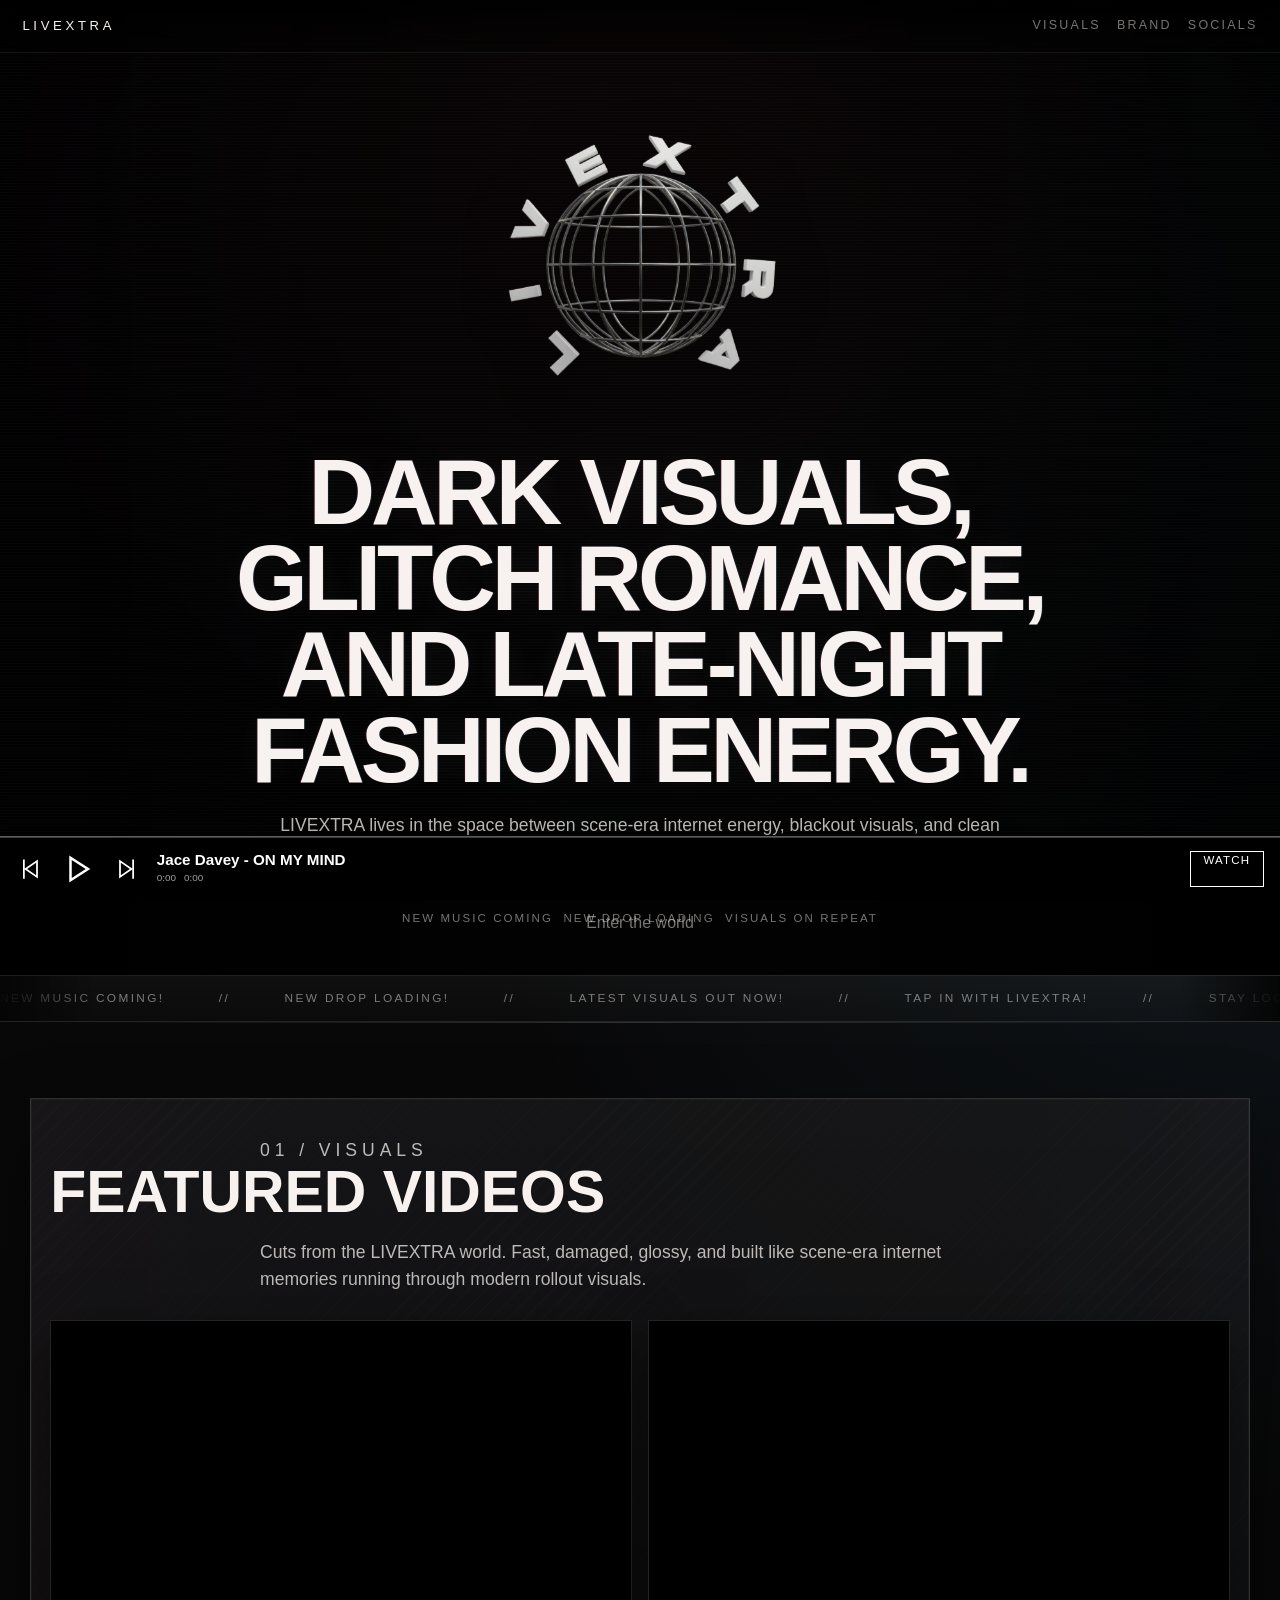
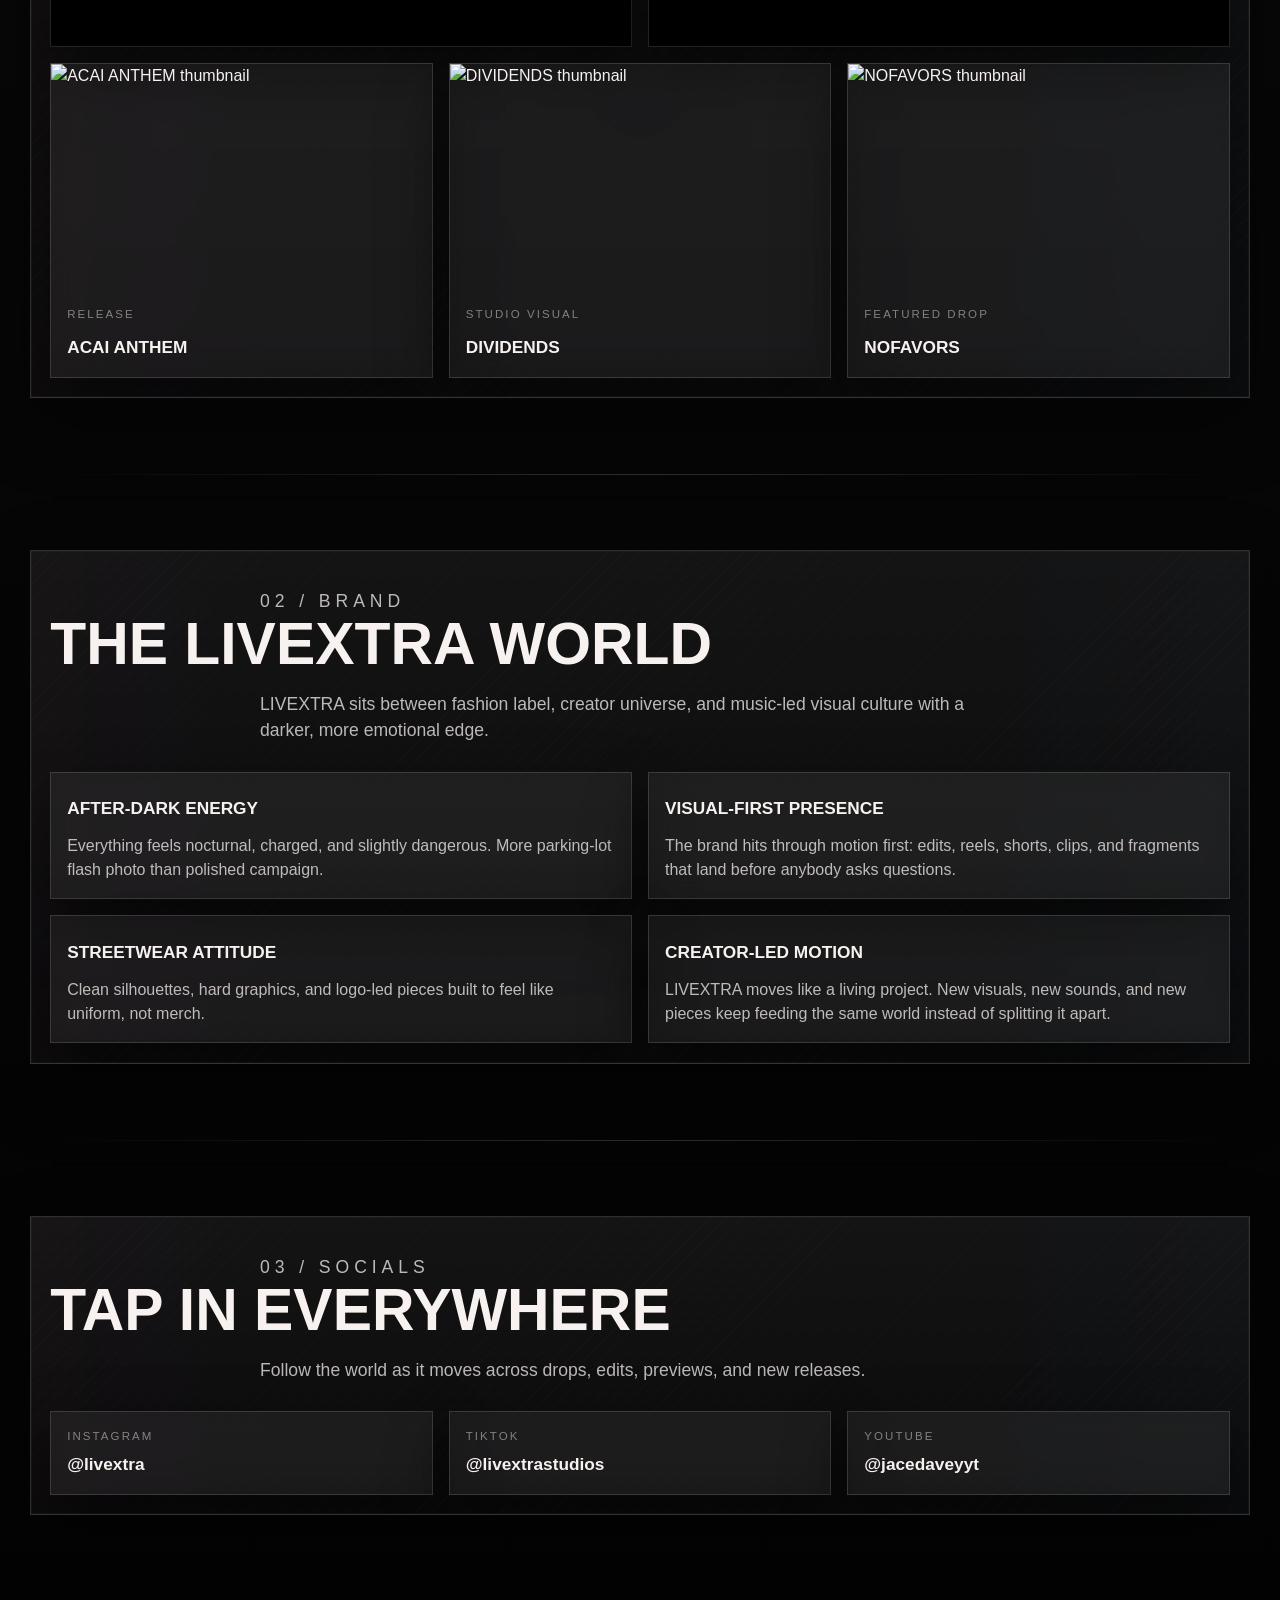
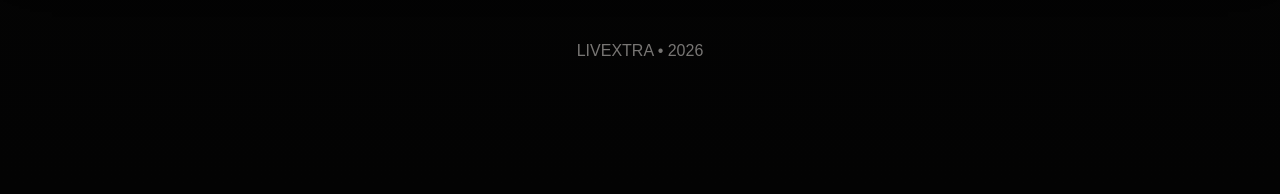
==== commit ea1fb12d: "Update index.html" ====
--- a/index.html
+++ b/index.html
@@ -50,11 +50,6 @@
       </div>
 
       <div class="hero-content">
-        <div class="hero-chip-row">
-          <span class="hero-chip">y2k grunge</span>
-          <span class="hero-chip">creator world</span>
-          <span class="hero-chip">streetwear motion</span>
-        </div>
         <div class="hero-logo-stage" id="hero-logo-stage" aria-label="LIVEXTRA spinning logo">
           <div class="hero-logo-spin" id="hero-logo-spin">
             <img src="3d logo.png" alt="LIVEXTRA logo" class="hero-logo hero-logo-asset hero-logo-front"/>
@@ -67,9 +62,9 @@
           Everything is built to feel loud, emotional, and cinematic without losing the edge.
         </p>
         <div class="hero-scene-note">
-          <span>glitch edits</span>
-          <span>after-dark drops</span>
-          <span>gothic motion</span>
+          <span>new music coming</span>
+          <span>new drop loading</span>
+          <span>visuals on repeat</span>
         </div>
       </div>
 
@@ -81,16 +76,25 @@
 
     <section class="signal-strip" aria-label="LIVEXTRA signal strip">
       <div class="signal-strip-track">
-        <span>LIVEXTRA</span>
-        <span>gothic / emo / grunge</span>
-        <span>creator visuals</span>
-        <span>streetwear energy</span>
-        <span>late-night internet</span>
-        <span>LIVEXTRA</span>
-        <span>gothic / emo / grunge</span>
-        <span>creator visuals</span>
-        <span>streetwear energy</span>
-        <span>late-night internet</span>
+        <span>new music coming!</span>
+        <span>//</span>
+        <span>new drop loading!</span>
+        <span>//</span>
+        <span>latest visuals out now!</span>
+        <span>//</span>
+        <span>tap in with livextra!</span>
+        <span>//</span>
+        <span>stay locked for the next release!</span>
+        <span>//</span>
+        <span>new music coming!</span>
+        <span>//</span>
+        <span>new drop loading!</span>
+        <span>//</span>
+        <span>latest visuals out now!</span>
+        <span>//</span>
+        <span>tap in with livextra!</span>
+        <span>//</span>
+        <span>stay locked for the next release!</span>
       </div>
     </section>
 
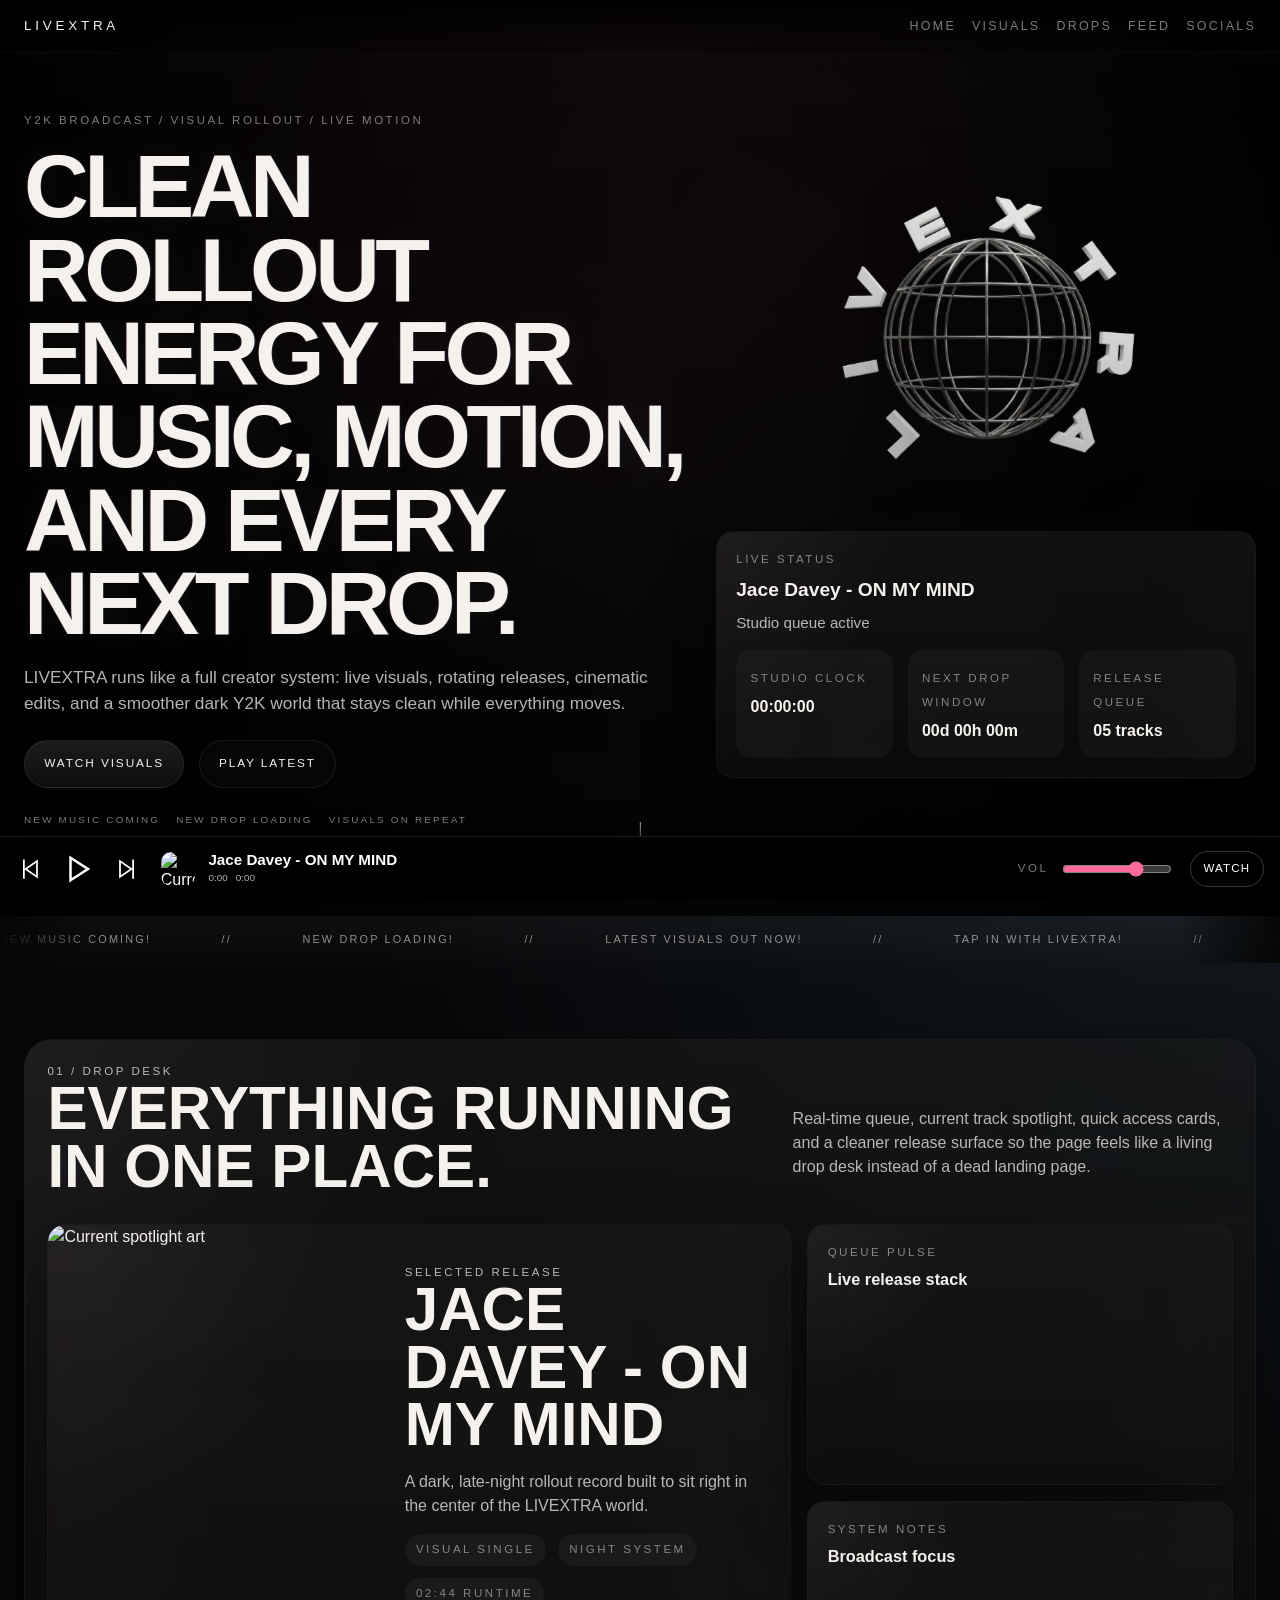
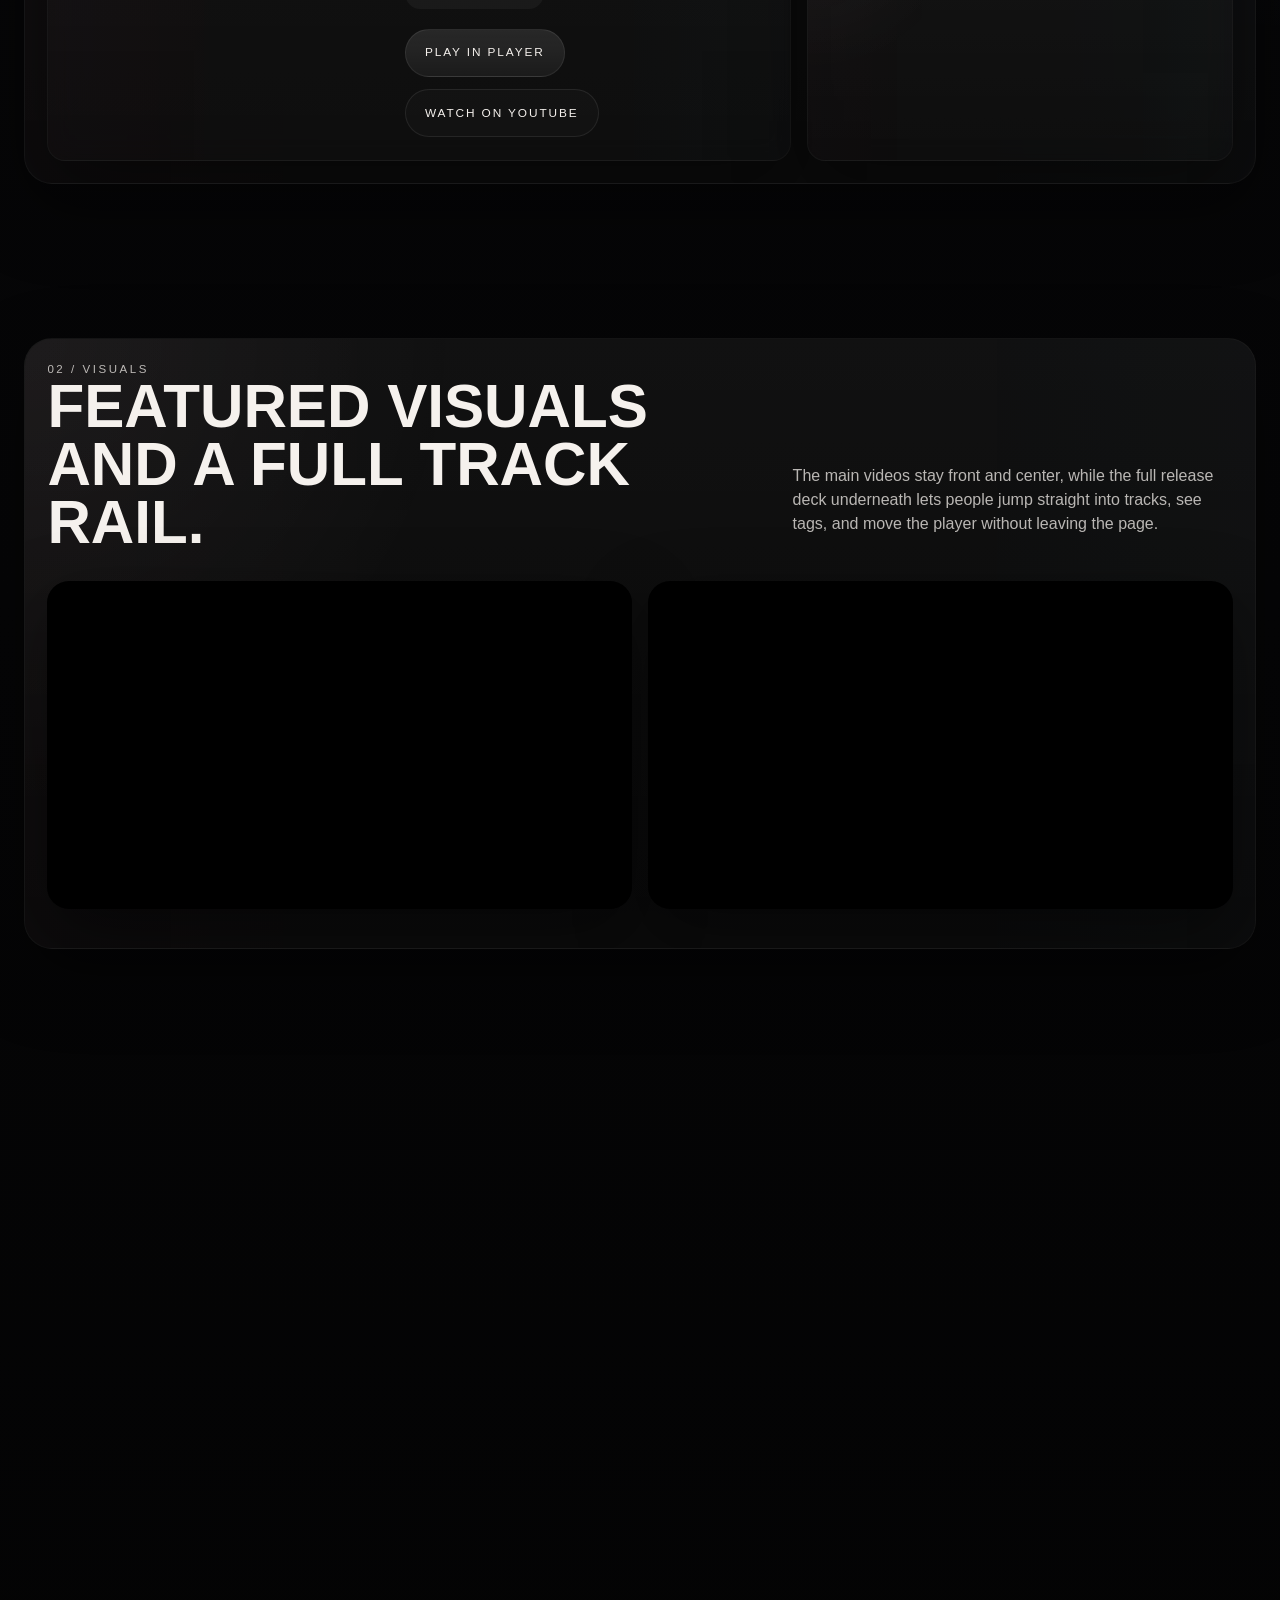
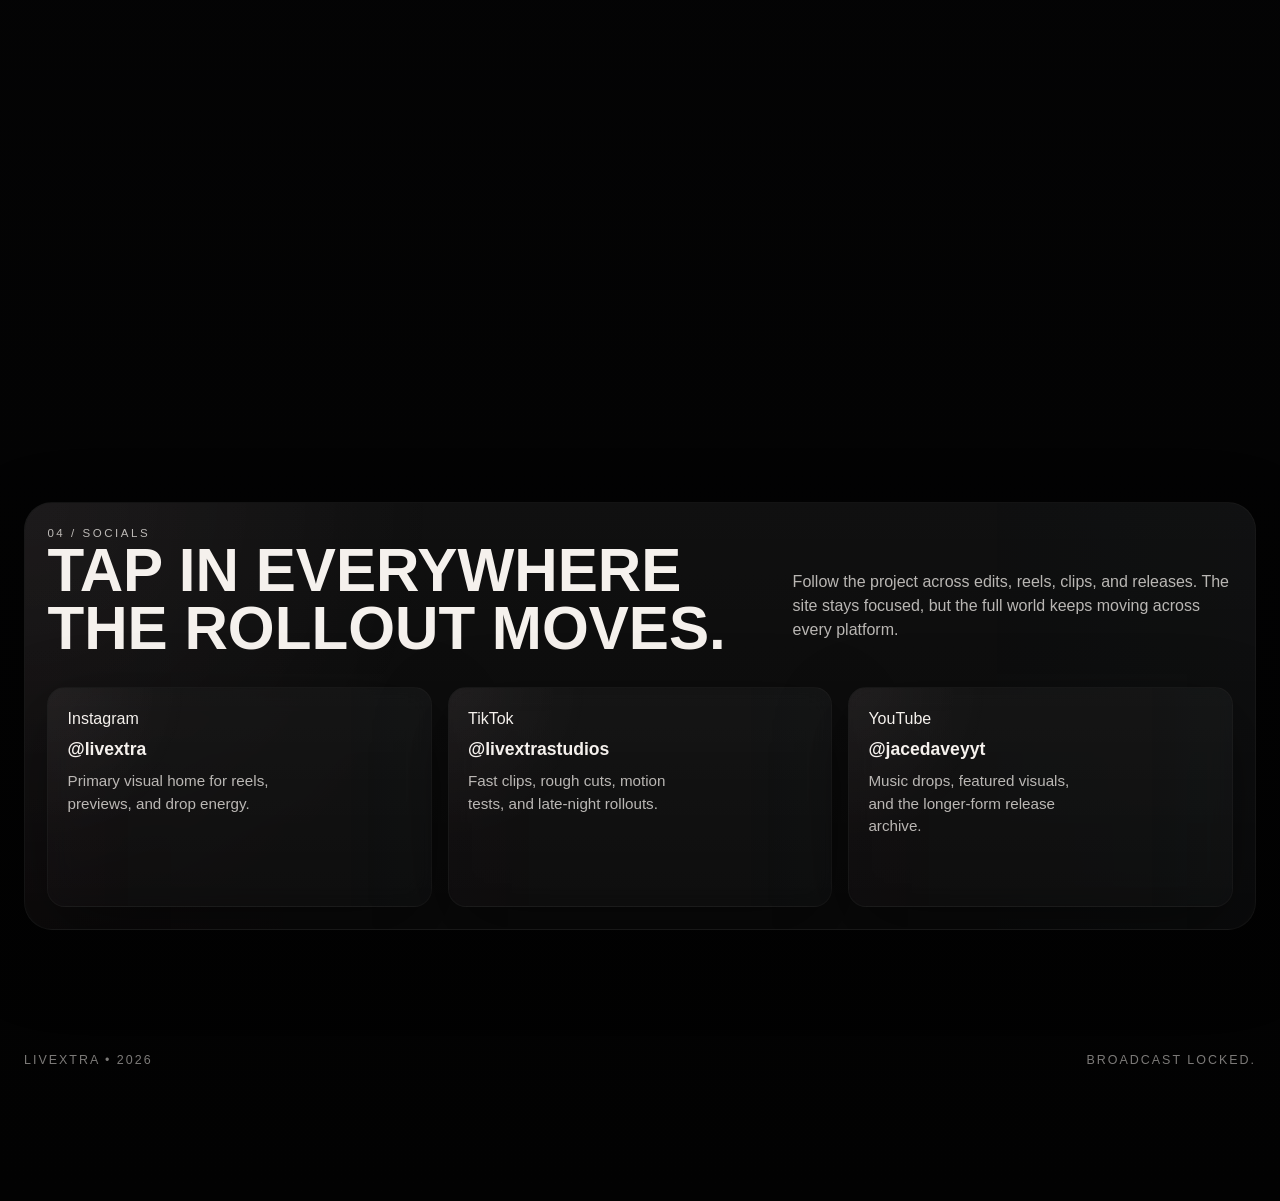
==== commit 35e2c15f: "Update index.html" ====
--- a/index.html
+++ b/index.html
@@ -4,14 +4,14 @@
   <meta charset="utf-8"/>
   <title>LIVEXTRA | Creator + Clothing Brand</title>
   <meta name="viewport" content="width=device-width, initial-scale=1.0"/>
-  <meta name="description" content="LIVEXTRA official site. Digital creator visuals, music rollouts, and clothing brand energy in one cinematic experience."/>
+  <meta name="description" content="LIVEXTRA official site. Visual rollouts, creator drops, and motion-driven streetwear energy in one clean Y2K experience."/>
   <meta property="og:title" content="LIVEXTRA"/>
   <meta property="og:type" content="website"/>
-  <meta property="og:description" content="Digital creator visuals, music rollouts, and clothing brand energy in one cinematic experience."/>
+  <meta property="og:description" content="Visual rollouts, creator drops, and motion-driven streetwear energy in one clean Y2K experience."/>
   <meta property="og:image" content="3d logo.png"/>
   <meta name="twitter:card" content="summary_large_image"/>
   <meta name="twitter:title" content="LIVEXTRA"/>
-  <meta name="twitter:description" content="Digital creator visuals, music rollouts, and clothing brand energy in one cinematic experience."/>
+  <meta name="twitter:description" content="Visual rollouts, creator drops, and motion-driven streetwear energy in one clean Y2K experience."/>
   <meta name="twitter:image" content="3d logo.png"/>
   <link rel="apple-touch-icon" sizes="180x180" href="3d logo.png"/>
   <link rel="icon" type="image/png" sizes="32x32" href="3d logo.png"/>
@@ -25,18 +25,20 @@
     <div class="intro-noise"></div>
     <div class="intro-grid"></div>
     <div class="intro-copy">
-      <p class="intro-kicker">LIVEXTRA STUDIOS PRESENTS</p>
+      <p class="intro-kicker">LIVEXTRA TRANSMISSION</p>
       <h1 class="intro-title" id="intro-title">TONIGHT</h1>
-      <p class="intro-subtitle" id="intro-subtitle">House lights down. Visuals up.</p>
+      <p class="intro-subtitle" id="intro-subtitle">System booting into after-hours mode.</p>
     </div>
   </div>
 
-  <header class="topbar">
+  <header class="topbar" id="topbar">
     <a class="topbar-brand" href="#top">LIVEXTRA</a>
-    <nav class="topbar-nav">
-      <a href="#visuals">Visuals</a>
-      <a href="#brand">Brand</a>
-      <a href="#socials">Socials</a>
+    <nav class="topbar-nav" aria-label="Primary">
+      <a href="#top" data-nav-link>Home</a>
+      <a href="#visuals" data-nav-link>Visuals</a>
+      <a href="#drops" data-nav-link>Drops</a>
+      <a href="#feed" data-nav-link>Feed</a>
+      <a href="#socials" data-nav-link>Socials</a>
     </nav>
   </header>
 
@@ -49,22 +51,54 @@
         <div class="hero-media-overlay"></div>
       </div>
 
-      <div class="hero-content">
-        <div class="hero-logo-stage" id="hero-logo-stage" aria-label="LIVEXTRA spinning logo">
-          <div class="hero-logo-spin" id="hero-logo-spin">
-            <img src="3d logo.png" alt="LIVEXTRA logo" class="hero-logo hero-logo-asset hero-logo-front"/>
-            <img src="3d logo.png" alt="" aria-hidden="true" class="hero-logo hero-logo-asset hero-logo-back"/>
-          </div>
-        </div>
-        <h1 class="hero-title">Dark visuals, glitch romance, and late-night fashion energy.</h1>
-        <p class="hero-text">
-          LIVEXTRA lives in the space between scene-era internet energy, blackout visuals, and clean streetwear attitude.
-          Everything is built to feel loud, emotional, and cinematic without losing the edge.
-        </p>
-        <div class="hero-scene-note">
-          <span>new music coming</span>
-          <span>new drop loading</span>
-          <span>visuals on repeat</span>
+      <div class="hero-grid">
+        <div class="hero-copy-column">
+          <p class="hero-kicker">Y2K broadcast / visual rollout / live motion</p>
+          <h1 class="hero-title">Clean rollout energy for music, motion, and every next drop.</h1>
+          <p class="hero-text">
+            LIVEXTRA runs like a full creator system: live visuals, rotating releases, cinematic edits, and a smoother dark Y2K world
+            that stays clean while everything moves.
+          </p>
+          <div class="hero-actions">
+            <a class="hero-action hero-action-primary" href="#visuals">Watch visuals</a>
+            <button class="hero-action hero-action-secondary" id="hero-play-latest" type="button">Play latest</button>
+          </div>
+          <div class="hero-scene-note">
+            <span>new music coming</span>
+            <span>new drop loading</span>
+            <span>visuals on repeat</span>
+          </div>
+        </div>
+
+        <div class="hero-side-column">
+          <div class="hero-logo-stage" id="hero-logo-stage" aria-label="LIVEXTRA spinning logo">
+            <div class="hero-logo-spin" id="hero-logo-spin">
+              <img src="3d logo.png" alt="LIVEXTRA logo" class="hero-logo hero-logo-asset hero-logo-front"/>
+              <img src="3d logo.png" alt="" aria-hidden="true" class="hero-logo hero-logo-asset hero-logo-back"/>
+            </div>
+          </div>
+
+          <div class="hero-status-panel section-glass">
+            <div class="hero-status-head">
+              <p class="section-index">live status</p>
+              <strong id="hero-track-title">Jace Davey - ON MY MIND</strong>
+              <span id="hero-track-meta">Studio queue active</span>
+            </div>
+            <div class="hero-status-grid">
+              <article>
+                <span>studio clock</span>
+                <strong id="live-time">00:00:00</strong>
+              </article>
+              <article>
+                <span>next drop window</span>
+                <strong id="countdown-value">00d 00h 00m</strong>
+              </article>
+              <article>
+                <span>release queue</span>
+                <strong id="queue-count">05 tracks</strong>
+              </article>
+            </div>
+          </div>
         </div>
       </div>
 
@@ -75,7 +109,7 @@
     </section>
 
     <section class="signal-strip" aria-label="LIVEXTRA signal strip">
-      <div class="signal-strip-track">
+      <div class="signal-strip-track" id="signal-strip-track">
         <span>new music coming!</span>
         <span>//</span>
         <span>new drop loading!</span>
@@ -98,12 +132,70 @@
       </div>
     </section>
 
+    <section class="content-section reveal" id="drops">
+      <div class="section-shell section-shell-wide">
+        <div class="section-heading section-heading-split">
+          <div>
+            <p class="section-index">01 / DROP DESK</p>
+            <h2>Everything running in one place.</h2>
+          </div>
+          <p>
+            Real-time queue, current track spotlight, quick access cards, and a cleaner release surface so the page feels like a living drop desk instead of a dead landing page.
+          </p>
+        </div>
+
+        <div class="drop-desk-grid">
+          <article class="drop-spotlight section-glass" id="drop-spotlight">
+            <div class="drop-spotlight-media">
+              <img id="spotlight-art" src="https://i.ytimg.com/vi/0y-Sa2kdlL4/hqdefault.jpg" alt="Current spotlight art"/>
+            </div>
+            <div class="drop-spotlight-copy">
+              <p class="section-index">selected release</p>
+              <h3 id="spotlight-title">Jace Davey - ON MY MIND</h3>
+              <p id="spotlight-description">A dark, late-night rollout record built to sit right in the center of the LIVEXTRA world.</p>
+              <div class="drop-spotlight-meta">
+                <span id="spotlight-tag">visual single</span>
+                <span id="spotlight-era">night system</span>
+                <span id="spotlight-runtime">02:44 runtime</span>
+              </div>
+              <div class="drop-spotlight-actions">
+                <button class="hero-action hero-action-primary" id="spotlight-play" type="button">Play in player</button>
+                <a class="hero-action hero-action-secondary" id="spotlight-watch" href="https://www.youtube.com/watch?v=0y-Sa2kdlL4" target="_blank" rel="noopener">Watch on YouTube</a>
+              </div>
+            </div>
+          </article>
+
+          <aside class="drop-side-stack">
+            <section class="data-panel section-glass">
+              <div class="data-panel-head">
+                <p class="section-index">queue pulse</p>
+                <strong>Live release stack</strong>
+              </div>
+              <div class="queue-list" id="queue-list"></div>
+            </section>
+
+            <section class="data-panel section-glass">
+              <div class="data-panel-head">
+                <p class="section-index">system notes</p>
+                <strong>Broadcast focus</strong>
+              </div>
+              <div class="mini-note-grid" id="mini-note-grid"></div>
+            </section>
+          </aside>
+        </div>
+      </div>
+    </section>
+
     <section class="content-section reveal" id="visuals">
-      <div class="section-shell">
-        <div class="section-heading">
-          <p class="section-index">01 / VISUALS</p>
-          <h2>Featured Videos</h2>
-          <p>Cuts from the LIVEXTRA world. Fast, damaged, glossy, and built like scene-era internet memories running through modern rollout visuals.</p>
+      <div class="section-shell section-shell-wide">
+        <div class="section-heading section-heading-split">
+          <div>
+            <p class="section-index">02 / VISUALS</p>
+            <h2>Featured visuals and a full track rail.</h2>
+          </div>
+          <p>
+            The main videos stay front and center, while the full release deck underneath lets people jump straight into tracks, see tags, and move the player without leaving the page.
+          </p>
         </div>
 
         <div class="video-grid">
@@ -129,81 +221,85 @@
           </div>
         </div>
 
-        <div class="release-grid">
-          <a class="release-card" href="https://www.youtube.com/watch?v=cpQhU43mFzE" target="_blank" rel="noopener">
-            <img src="https://i.ytimg.com/vi/cpQhU43mFzE/hqdefault.jpg" alt="ACAI ANTHEM thumbnail"/>
-            <div>
-              <p class="release-label">Release</p>
-              <h3>ACAI ANTHEM</h3>
-            </div>
-          </a>
-          <a class="release-card" href="https://www.youtube.com/watch?v=1VWs0vHmXvs" target="_blank" rel="noopener">
-            <img src="https://i.ytimg.com/vi/1VWs0vHmXvs/hqdefault.jpg" alt="DIVIDENDS thumbnail"/>
-            <div>
-              <p class="release-label">Studio visual</p>
-              <h3>DIVIDENDS</h3>
-            </div>
-          </a>
-          <a class="release-card" href="https://www.youtube.com/watch?v=BXqvX-t6tuQ" target="_blank" rel="noopener">
-            <img src="https://i.ytimg.com/vi/BXqvX-t6tuQ/hqdefault.jpg" alt="NOFAVORS thumbnail"/>
-            <div>
-              <p class="release-label">Featured drop</p>
-              <h3>NOFAVORS</h3>
-            </div>
-          </a>
-        </div>
-      </div>
-    </section>
-
-    <section class="content-section reveal" id="brand">
-      <div class="section-shell">
-        <div class="section-heading">
-          <p class="section-index">02 / BRAND</p>
-          <h2>The LIVEXTRA World</h2>
-          <p>LIVEXTRA sits between fashion label, creator universe, and music-led visual culture with a darker, more emotional edge.</p>
-        </div>
-
-        <div class="brand-grid">
-          <article class="info-card">
-            <h3>After-dark energy</h3>
-            <p>Everything feels nocturnal, charged, and slightly dangerous. More parking-lot flash photo than polished campaign.</p>
-          </article>
-          <article class="info-card">
-            <h3>Visual-first presence</h3>
-            <p>The brand hits through motion first: edits, reels, shorts, clips, and fragments that land before anybody asks questions.</p>
-          </article>
-          <article class="info-card">
-            <h3>Streetwear attitude</h3>
-            <p>Clean silhouettes, hard graphics, and logo-led pieces built to feel like uniform, not merch.</p>
-          </article>
-          <article class="info-card">
-            <h3>Creator-led motion</h3>
-            <p>LIVEXTRA moves like a living project. New visuals, new sounds, and new pieces keep feeding the same world instead of splitting it apart.</p>
-          </article>
+        <div class="track-deck" id="track-deck"></div>
+      </div>
+    </section>
+
+    <section class="content-section reveal" id="feed">
+      <div class="section-shell section-shell-wide">
+        <div class="section-heading section-heading-split">
+          <div>
+            <p class="section-index">03 / FEED</p>
+            <h2>Motion feed, release board, and rollout notes.</h2>
+          </div>
+          <p>
+            This section keeps the site moving with update cards, release snapshots, and scene notes generated through the same data layer driving the player and spotlight.
+          </p>
+        </div>
+
+        <div class="feed-layout">
+          <div class="feed-grid" id="feed-grid"></div>
+          <div class="feed-rail">
+            <section class="section-glass feed-column-card">
+              <div class="data-panel-head">
+                <p class="section-index">release board</p>
+                <strong>Tap a card to move the player</strong>
+              </div>
+              <div class="release-grid release-grid-rail" id="release-grid"></div>
+            </section>
+
+            <section class="section-glass feed-column-card">
+              <div class="data-panel-head">
+                <p class="section-index">scene notes</p>
+                <strong>Built for cleaner scrolling</strong>
+              </div>
+              <div class="scene-board">
+                <article>
+                  <span>motion</span>
+                  <strong>Every section reveals with softer timing so the page feels smoother and less abrupt.</strong>
+                </article>
+                <article>
+                  <span>player</span>
+                  <strong>The audio player, spotlight, queue, and track deck all stay synced together.</strong>
+                </article>
+                <article>
+                  <span>visual system</span>
+                  <strong>CRT overlays, chrome glass, and cleaner spacing keep the page atmospheric without turning messy.</strong>
+                </article>
+              </div>
+            </section>
+          </div>
         </div>
       </div>
     </section>
 
     <section class="content-section reveal" id="socials">
-      <div class="section-shell">
-        <div class="section-heading">
-          <p class="section-index">03 / SOCIALS</p>
-          <h2>Tap In Everywhere</h2>
-          <p>Follow the world as it moves across drops, edits, previews, and new releases.</p>
-        </div>
-
-        <div class="social-grid">
-          <a class="social-card" href="https://www.instagram.com/livextra/" target="_blank" rel="noopener">
+      <div class="section-shell section-shell-wide">
+        <div class="section-heading section-heading-split">
+          <div>
+            <p class="section-index">04 / SOCIALS</p>
+            <h2>Tap in everywhere the rollout moves.</h2>
+          </div>
+          <p>
+            Follow the project across edits, reels, clips, and releases. The site stays focused, but the full world keeps moving across every platform.
+          </p>
+        </div>
+
+        <div class="social-grid social-grid-wide">
+          <a class="social-card social-card-feature" href="https://www.instagram.com/livextra/" target="_blank" rel="noopener">
             <span>Instagram</span>
             <strong>@livextra</strong>
+            <p>Primary visual home for reels, previews, and drop energy.</p>
           </a>
-          <a class="social-card" href="https://www.tiktok.com/@livextrastudios?_r=1&_t=ZT-95ahdReHvYM" target="_blank" rel="noopener">
+          <a class="social-card social-card-feature" href="https://www.tiktok.com/@livextrastudios?_r=1&_t=ZT-95ahdReHvYM" target="_blank" rel="noopener">
             <span>TikTok</span>
             <strong>@livextrastudios</strong>
+            <p>Fast clips, rough cuts, motion tests, and late-night rollouts.</p>
           </a>
-          <a class="social-card" href="https://youtube.com/@jacedaveyyt?si=tF0dU915mt1TgQrS" target="_blank" rel="noopener">
+          <a class="social-card social-card-feature" href="https://youtube.com/@jacedaveyyt?si=tF0dU915mt1TgQrS" target="_blank" rel="noopener">
             <span>YouTube</span>
             <strong>@jacedaveyyt</strong>
+            <p>Music drops, featured visuals, and the longer-form release archive.</p>
           </a>
         </div>
       </div>
@@ -211,7 +307,10 @@
   </main>
 
   <footer class="site-footer" id="footer">
-    <p>LIVEXTRA</p>
+    <div class="footer-grid">
+      <p>LIVEXTRA</p>
+      <p id="footer-status">Broadcast locked.</p>
+    </div>
   </footer>
 
   <aside class="audio-player" id="audio-player">
@@ -247,6 +346,11 @@
         </div>
       </div>
 
+      <label class="audio-volume" for="player-volume">
+        <span>VOL</span>
+        <input id="player-volume" type="range" min="0" max="100" value="70"/>
+      </label>
+
       <a id="mini-watch-link" class="audio-player-watch" href="https://www.youtube.com/watch?v=0y-Sa2kdlL4" target="_blank" rel="noopener">Watch</a>
     </div>
   </aside>
@@ -255,4 +359,3 @@
   <script src="scripts.js"></script>
 </body>
 </html>
-
--- a/style.css
+++ b/style.css
@@ -1,18 +1,20 @@
 :root {
-  --bg: #050505;
-  --bg-deep: #09090b;
-  --panel: rgba(255, 255, 255, 0.055);
-  --panel-strong: rgba(255, 255, 255, 0.1);
-  --line: rgba(255, 255, 255, 0.14);
-  --line-strong: rgba(255, 255, 255, 0.3);
-  --text: #f7f2ef;
-  --muted: rgba(247, 242, 239, 0.75);
-  --soft: rgba(247, 242, 239, 0.48);
-  --accent: #8e1d31;
-  --accent-bright: #ff5d8f;
-  --cyan: #77c8ff;
-  --shadow: 0 26px 64px rgba(0, 0, 0, 0.48);
-  --max: 1220px;
+  --bg: #040404;
+  --bg-soft: #0a0a0d;
+  --panel: rgba(255, 255, 255, 0.05);
+  --panel-strong: rgba(255, 255, 255, 0.085);
+  --line: rgba(255, 255, 255, 0.08);
+  --line-soft: rgba(255, 255, 255, 0.035);
+  --text: #f5f1ed;
+  --muted: rgba(245, 241, 237, 0.74);
+  --soft: rgba(245, 241, 237, 0.5);
+  --accent: #ae2648;
+  --accent-bright: #ff6a9c;
+  --cyan: #7fcfff;
+  --shadow: 0 26px 72px rgba(0, 0, 0, 0.42);
+  --max: 1280px;
+  --radius-lg: 28px;
+  --radius-md: 18px;
 }
 
 *,
@@ -28,14 +30,14 @@
 body {
   margin: 0;
   min-height: 100vh;
+  overflow-x: hidden;
   color: var(--text);
   font-family: Arial, Helvetica, sans-serif;
   line-height: 1.5;
-  overflow-x: hidden;
   background:
-    radial-gradient(circle at 50% 0%, rgba(142, 29, 49, 0.22), transparent 22%),
-    radial-gradient(circle at 100% 20%, rgba(119, 200, 255, 0.08), transparent 28%),
-    linear-gradient(180deg, #0a0a0b 0%, #030303 100%);
+    radial-gradient(circle at 50% 0%, rgba(174, 38, 72, 0.24), transparent 20%),
+    radial-gradient(circle at 100% 16%, rgba(127, 207, 255, 0.1), transparent 24%),
+    linear-gradient(180deg, #08080a 0%, #020202 100%);
 }
 
 body::before {
@@ -44,9 +46,25 @@
   inset: 0;
   z-index: 0;
   pointer-events: none;
+  opacity: 0.92;
   background:
-    radial-gradient(circle at center, transparent 52%, rgba(0, 0, 0, 0.35) 100%),
-    linear-gradient(180deg, rgba(255, 255, 255, 0.03), transparent 18%, transparent 82%, rgba(255, 255, 255, 0.03));
+    radial-gradient(circle at center, transparent 48%, rgba(0, 0, 0, 0.48) 100%),
+    linear-gradient(180deg, rgba(255, 255, 255, 0.05), transparent 14%, transparent 84%, rgba(255, 255, 255, 0.04));
+}
+
+body::after {
+  content: "";
+  position: fixed;
+  inset: -12%;
+  z-index: 0;
+  pointer-events: none;
+  opacity: 0.3;
+  background:
+    radial-gradient(circle at 20% 20%, rgba(255, 255, 255, 0.06), transparent 18%),
+    radial-gradient(circle at 78% 28%, rgba(255, 106, 156, 0.12), transparent 22%),
+    radial-gradient(circle at 52% 78%, rgba(127, 207, 255, 0.09), transparent 24%);
+  filter: blur(30px);
+  animation: crtBloom 9s ease-in-out infinite alternate;
 }
 
 img,
@@ -56,13 +74,19 @@
   max-width: 100%;
 }
 
+button,
+a,
+input {
+  font: inherit;
+}
+
 a {
   color: inherit;
   text-decoration: none;
 }
 
 button {
-  font: inherit;
+  cursor: pointer;
 }
 
 .sr-only {
@@ -83,11 +107,13 @@
   inset: 0;
   z-index: 0;
   pointer-events: none;
-  opacity: 0.1;
-  background-image:
-    linear-gradient(rgba(255, 255, 255, 0.045) 1px, transparent 1px),
-    linear-gradient(90deg, rgba(255, 255, 255, 0.02) 1px, transparent 1px);
-  background-size: 100% 4px, 4px 100%;
+  opacity: 0.18;
+  background:
+    linear-gradient(180deg, rgba(255, 255, 255, 0.05), transparent 12%, transparent 88%, rgba(255, 255, 255, 0.04)),
+    linear-gradient(90deg, rgba(255, 0, 76, 0.025), transparent 18%, transparent 82%, rgba(0, 174, 255, 0.025)),
+    radial-gradient(circle at center, rgba(255, 255, 255, 0.05), transparent 42%);
+  mix-blend-mode: screen;
+  animation: crtRoll 14s linear infinite;
 }
 
 .site-shell::after {
@@ -96,12 +122,12 @@
   inset: 0;
   z-index: 0;
   pointer-events: none;
-  opacity: 0.18;
+  opacity: 0.34;
   background:
-    repeating-linear-gradient(to bottom, rgba(255, 255, 255, 0.08) 0px, rgba(255, 255, 255, 0.08) 1px, transparent 1px, transparent 3px),
-    linear-gradient(90deg, rgba(255, 90, 143, 0.04), transparent 24%, transparent 76%, rgba(119, 200, 255, 0.04));
+    repeating-linear-gradient(to bottom, rgba(255, 255, 255, 0.1) 0px, rgba(255, 255, 255, 0.1) 1px, transparent 1px, transparent 3px),
+    linear-gradient(90deg, rgba(255, 106, 156, 0.045), transparent 24%, transparent 76%, rgba(127, 207, 255, 0.045));
   mix-blend-mode: screen;
-  animation: crtDrift 10s linear infinite, crtFlicker 0.18s steps(2, end) infinite;
+  animation: crtDrift 10s linear infinite, crtFlicker 0.16s steps(3, end) infinite;
 }
 
 #site-intro {
@@ -131,11 +157,11 @@
 }
 
 .intro-noise {
-  opacity: 0.17;
+  opacity: 0.18;
   background:
     radial-gradient(circle at 18% 20%, rgba(255, 255, 255, 0.12), transparent 24%),
-    radial-gradient(circle at 82% 78%, rgba(255, 93, 143, 0.18), transparent 26%),
-    radial-gradient(circle at 50% 50%, rgba(119, 200, 255, 0.06), transparent 42%);
+    radial-gradient(circle at 82% 78%, rgba(255, 106, 156, 0.18), transparent 26%),
+    radial-gradient(circle at 50% 50%, rgba(127, 207, 255, 0.06), transparent 42%);
   animation: introDrift 300ms steps(2, end) infinite;
 }
 
@@ -155,11 +181,20 @@
 }
 
 .intro-kicker,
-.section-index {
-  margin: 0 0 0.9rem;
+.section-index,
+.hero-kicker,
+.feed-card-label,
+.track-card-tag,
+.queue-item-tag,
+.mini-note-grid span,
+.scene-board span,
+.drop-spotlight-meta span,
+.hero-status-grid span,
+.audio-volume span {
+  margin: 0;
   color: var(--soft);
-  font-size: 0.78rem;
-  letter-spacing: 0.28em;
+  font-size: 0.72rem;
+  letter-spacing: 0.22em;
   text-transform: uppercase;
 }
 
@@ -168,7 +203,7 @@
   font-size: clamp(3rem, 11vw, 8rem);
   letter-spacing: 0.1em;
   line-height: 0.92;
-  text-shadow: -1px 0 rgba(255, 93, 143, 0.25), 1px 0 rgba(119, 200, 255, 0.25), 0 0 34px rgba(255, 255, 255, 0.06);
+  text-shadow: -1px 0 rgba(255, 106, 156, 0.25), 1px 0 rgba(127, 207, 255, 0.25), 0 0 34px rgba(255, 255, 255, 0.06);
 }
 
 .intro-subtitle {
@@ -188,25 +223,26 @@
   justify-content: space-between;
   align-items: center;
   gap: 1rem;
-  padding: 1rem 1.4rem;
-  background: linear-gradient(180deg, rgba(0, 0, 0, 0.82), rgba(0, 0, 0, 0.15));
-  backdrop-filter: blur(12px);
-  border-bottom: 1px solid rgba(255, 255, 255, 0.08);
+  padding: 1rem 1.5rem;
+  background: linear-gradient(180deg, rgba(0, 0, 0, 0.84), rgba(0, 0, 0, 0.14));
+  backdrop-filter: blur(14px);
+  border-bottom: 1px solid rgba(255, 255, 255, 0.04);
 }
 
 .topbar-brand {
-  font-size: 0.82rem;
+  font-size: 0.84rem;
   letter-spacing: 0.28em;
   text-transform: uppercase;
 }
 
 .topbar-nav {
   display: flex;
+  flex-wrap: wrap;
   gap: 1rem;
-  flex-wrap: wrap;
 }
 
 .topbar-nav a {
+  position: relative;
   color: var(--soft);
   font-size: 0.78rem;
   letter-spacing: 0.18em;
@@ -214,17 +250,42 @@
   transition: color 180ms ease, transform 180ms ease;
 }
 
-.topbar-nav a:hover {
+.topbar-nav a::after {
+  content: "";
+  position: absolute;
+  left: 0;
+  right: 0;
+  bottom: -0.35rem;
+  height: 1px;
+  background: linear-gradient(90deg, transparent, var(--text), transparent);
+  opacity: 0;
+  transform: scaleX(0.5);
+  transition: opacity 180ms ease, transform 180ms ease;
+}
+
+.topbar-nav a:hover,
+.topbar-nav a.is-active {
   color: var(--text);
-  transform: translateY(-1px);
+}
+
+.topbar-nav a.is-active::after,
+.topbar-nav a:hover::after {
+  opacity: 1;
+  transform: scaleX(1);
+}
+
+.hero-section,
+.content-section,
+.site-footer {
+  position: relative;
+  z-index: 1;
 }
 
 .hero-section {
-  position: relative;
   min-height: 100vh;
+  padding: 7rem 1.5rem 5.5rem;
   display: grid;
-  place-items: center;
-  padding: 6.5rem 1.5rem 3rem;
+  align-items: center;
 }
 
 .hero-media-layer,
@@ -237,13 +298,13 @@
   width: 100%;
   height: 100%;
   object-fit: cover;
-  filter: saturate(0.88) contrast(1.06) brightness(0.34);
+  filter: saturate(0.9) contrast(1.08) brightness(0.34);
 }
 
 .hero-media-overlay {
   background:
-    radial-gradient(circle at center, transparent 0%, rgba(0, 0, 0, 0.28) 40%, rgba(0, 0, 0, 0.92) 100%),
-    linear-gradient(180deg, rgba(0, 0, 0, 0.62), rgba(0, 0, 0, 0.9));
+    radial-gradient(circle at center, transparent 0%, rgba(0, 0, 0, 0.26) 38%, rgba(0, 0, 0, 0.92) 100%),
+    linear-gradient(180deg, rgba(0, 0, 0, 0.56), rgba(0, 0, 0, 0.88));
 }
 
 .hero-section::after {
@@ -251,52 +312,130 @@
   position: absolute;
   inset: 0;
   pointer-events: none;
-  background: linear-gradient(90deg, transparent, rgba(255, 255, 255, 0.04), transparent);
-  opacity: 0.24;
+  background:
+    linear-gradient(90deg, transparent, rgba(255, 255, 255, 0.04), transparent),
+    linear-gradient(180deg, rgba(255, 255, 255, 0.025), transparent 20%, transparent 80%, rgba(255, 255, 255, 0.025));
+  opacity: 0.32;
 }
 
 .hero-video-missing .hero-media-layer {
   background:
-    radial-gradient(circle at 50% 20%, rgba(255, 93, 143, 0.18), transparent 20%),
-    linear-gradient(180deg, #111114, #020202);
-}
-
-.hero-content {
+    radial-gradient(circle at 50% 20%, rgba(255, 106, 156, 0.16), transparent 20%),
+    linear-gradient(180deg, #121216, #020202);
+}
+
+.hero-grid {
   position: relative;
   z-index: 2;
-  width: min(100%, 980px);
-  text-align: center;
-}
-
-.hero-chip-row,
+  width: min(100%, var(--max));
+  margin: 0 auto;
+  display: grid;
+  grid-template-columns: minmax(0, 1.1fr) minmax(320px, 0.9fr);
+  gap: 2rem;
+  align-items: center;
+}
+
+.hero-copy-column {
+  max-width: 760px;
+}
+
+.hero-kicker {
+  margin-bottom: 1rem;
+}
+
+.hero-title {
+  margin: 0;
+  font-size: clamp(2.8rem, 7vw, 6.2rem);
+  line-height: 0.93;
+  letter-spacing: -0.05em;
+  text-transform: uppercase;
+  text-shadow: -1px 0 rgba(255, 106, 156, 0.12), 1px 0 rgba(127, 207, 255, 0.12), 0 0 30px rgba(255, 255, 255, 0.05);
+}
+
+.hero-text,
+.section-heading p,
+.feed-card p,
+.track-card p,
+.release-card p,
+.social-card p,
+.queue-item p,
+.drop-spotlight-copy p,
+.scene-board strong,
+.hero-status-head span,
+.hero-status-grid strong,
+.footer-grid,
+.audio-player-meta span {
+  color: var(--muted);
+}
+
+.hero-text {
+  max-width: 680px;
+  margin: 1.25rem 0 0;
+  font-size: clamp(1rem, 1.55vw, 1.08rem);
+}
+
+.hero-actions {
+  display: flex;
+  flex-wrap: wrap;
+  gap: 0.9rem;
+  margin-top: 1.45rem;
+}
+
+.hero-action {
+  display: inline-flex;
+  align-items: center;
+  justify-content: center;
+  min-height: 48px;
+  padding: 0.8rem 1.2rem;
+  border-radius: 999px;
+  border: 1px solid rgba(255, 255, 255, 0.08);
+  background: rgba(255, 255, 255, 0.035);
+  color: var(--text);
+  text-transform: uppercase;
+  letter-spacing: 0.16em;
+  font-size: 0.74rem;
+  transition: transform 180ms ease, border-color 180ms ease, background-color 180ms ease, color 180ms ease;
+}
+
+.hero-action:hover {
+  transform: translateY(-2px);
+  border-color: rgba(255, 255, 255, 0.14);
+}
+
+.hero-action-primary {
+  background: linear-gradient(180deg, rgba(255, 255, 255, 0.11), rgba(255, 255, 255, 0.05));
+}
+
+.hero-action-secondary {
+  background: rgba(255, 255, 255, 0.02);
+}
+
 .hero-scene-note {
   display: flex;
-  justify-content: center;
   flex-wrap: wrap;
-  gap: 0.65rem;
-}
-
-.hero-chip {
-  padding: 0.45rem 0.75rem;
-  border: 1px solid rgba(255, 255, 255, 0.12);
-  background: rgba(255, 255, 255, 0.04);
-  color: var(--soft);
-  font-size: 0.68rem;
-  letter-spacing: 0.16em;
-  text-transform: uppercase;
-  box-shadow: inset 0 0 0 1px rgba(255, 255, 255, 0.02);
-}
-
-.hero-chip-row {
-  margin-bottom: 1rem;
+  gap: 1rem;
+  margin-top: 1.55rem;
+  color: rgba(245, 241, 237, 0.56);
+  font-size: 0.62rem;
+  letter-spacing: 0.22em;
+  text-transform: uppercase;
+}
+
+.hero-scene-note span {
+  white-space: nowrap;
+}
+
+.hero-side-column {
+  display: grid;
+  gap: 1.2rem;
 }
 
 .hero-logo-stage {
   position: relative;
-  width: min(44vw, 320px);
+  width: min(44vw, 350px);
   min-width: 220px;
   aspect-ratio: 1 / 1;
-  margin: 0 auto 1.65rem;
+  margin: 0 auto;
   perspective: 1800px;
 }
 
@@ -329,35 +468,91 @@
   transform: rotateY(180deg) translateZ(1px);
 }
 
-.hero-title {
-  margin: 0;
-  font-size: clamp(2.4rem, 7.2vw, 5.8rem);
-  line-height: 0.93;
-  letter-spacing: -0.045em;
-  text-transform: uppercase;
-  text-shadow: -1px 0 rgba(255, 93, 143, 0.12), 1px 0 rgba(119, 200, 255, 0.12), 0 0 30px rgba(255, 255, 255, 0.05);
-}
-
-.hero-text,
-.section-heading p {
-  max-width: 760px;
-  margin: 1.15rem auto 0;
-  color: var(--muted);
-  font-size: clamp(1rem, 1.7vw, 1.1rem);
-}
-
-.hero-scene-note {
-  margin-top: 1.2rem;
-  color: var(--soft);
-  font-size: 0.72rem;
-  letter-spacing: 0.18em;
-  text-transform: uppercase;
+.section-glass,
+.section-shell,
+.track-card,
+.feed-card,
+.release-card,
+.social-card,
+.queue-item {
+  position: relative;
+  overflow: hidden;
+  border: 1px solid var(--line-soft);
+  border-radius: var(--radius-md);
+  background:
+    linear-gradient(180deg, rgba(255, 255, 255, 0.04), rgba(255, 255, 255, 0.015)),
+    rgba(9, 9, 10, 0.68);
+  box-shadow: var(--shadow);
+  backdrop-filter: blur(14px);
+}
+
+.section-glass::before,
+.section-shell::before,
+.track-card::before,
+.feed-card::before,
+.release-card::before,
+.social-card::before,
+.queue-item::before {
+  content: "";
+  position: absolute;
+  inset: 0;
+  pointer-events: none;
+  background:
+    radial-gradient(circle at top left, rgba(255, 255, 255, 0.06), transparent 34%),
+    linear-gradient(90deg, rgba(255, 106, 156, 0.018), transparent 30%, transparent 70%, rgba(127, 207, 255, 0.018));
+  opacity: 0.72;
+}
+
+.section-glass > *,
+.section-shell > *,
+.track-card > *,
+.feed-card > *,
+.release-card > *,
+.social-card > *,
+.queue-item > * {
+  position: relative;
+  z-index: 1;
+}
+
+.hero-status-panel {
+  padding: 1.2rem;
+}
+
+.hero-status-head strong {
+  display: block;
+  margin-top: 0.45rem;
+  font-size: 1.2rem;
+}
+
+.hero-status-head span {
+  display: block;
+  margin-top: 0.35rem;
+}
+
+.hero-status-grid {
+  display: grid;
+  grid-template-columns: repeat(3, minmax(0, 1fr));
+  gap: 0.9rem;
+  margin-top: 1rem;
+}
+
+.hero-status-grid article {
+  padding: 0.9rem;
+  border-radius: 16px;
+  background: rgba(255, 255, 255, 0.03);
+}
+
+.hero-status-grid strong {
+  display: block;
+  margin-top: 0.42rem;
+  color: var(--text);
+  font-size: 1rem;
 }
 
 .hero-scroll-indicator {
   position: absolute;
   left: 50%;
-  bottom: 1.5rem;
+  bottom: 1.8rem;
   transform: translateX(-50%);
   z-index: 2;
   text-align: center;
@@ -373,13 +568,18 @@
   animation: scrollPulse 1.8s ease-in-out infinite;
 }
 
+.hero-scroll-indicator p {
+  margin: 0;
+  font-size: 0.68rem;
+  letter-spacing: 0.18em;
+  text-transform: uppercase;
+}
+
 .signal-strip {
   position: relative;
   z-index: 1;
   overflow: hidden;
-  border-top: 1px solid rgba(255, 255, 255, 0.08);
-  border-bottom: 1px solid rgba(255, 255, 255, 0.08);
-  background: linear-gradient(180deg, rgba(255, 255, 255, 0.035), rgba(255, 255, 255, 0.015));
+  background: linear-gradient(180deg, rgba(255, 255, 255, 0.028), rgba(255, 255, 255, 0.012));
 }
 
 .signal-strip::before,
@@ -405,81 +605,226 @@
 
 .signal-strip-track {
   display: flex;
-  gap: 3.4rem;
+  gap: 4.4rem;
   width: max-content;
-  padding: 0.85rem 0;
+  padding: 0.95rem 0;
   white-space: nowrap;
   text-transform: uppercase;
   letter-spacing: 0.2em;
-  font-size: 0.74rem;
-  color: var(--soft);
-  animation: signalLoop 18s linear infinite;
+  font-size: 0.68rem;
+  color: rgba(245, 241, 237, 0.56);
+  animation: signalLoop 22s linear infinite;
 }
 
 .content-section {
-  position: relative;
-  z-index: 1;
-  padding: clamp(3rem, 6vw, 4.75rem) 1.5rem;
-  scroll-margin-top: 5.5rem;
-}
-
-.content-section::before {
-  content: "";
-  position: absolute;
-  top: 0;
-  left: 50%;
-  width: min(100% - 3rem, var(--max));
-  height: 1px;
-  transform: translateX(-50%);
-  background: linear-gradient(90deg, transparent, rgba(255, 255, 255, 0.16), transparent);
+  padding: clamp(3.2rem, 6vw, 5rem) 1.5rem;
+  scroll-margin-top: 5.7rem;
 }
 
 .section-shell {
-  position: relative;
   width: min(100%, var(--max));
   margin: 0 auto;
-  padding: 1.2rem;
-  border: 1px solid rgba(255, 255, 255, 0.14);
-  background:
-    linear-gradient(180deg, rgba(255, 255, 255, 0.05), rgba(255, 255, 255, 0.015)),
-    rgba(9, 9, 10, 0.72);
-  box-shadow: inset 0 0 0 1px rgba(255, 255, 255, 0.03), 0 24px 64px rgba(0, 0, 0, 0.42);
-  overflow: hidden;
-}
-
-.section-shell::before {
-  content: "";
-  position: absolute;
-  inset: 0;
-  pointer-events: none;
-  background:
-    linear-gradient(90deg, rgba(255, 93, 143, 0.035), transparent 26%, transparent 74%, rgba(119, 200, 255, 0.035)),
-    repeating-linear-gradient(135deg, rgba(255, 255, 255, 0.03) 0, rgba(255, 255, 255, 0.03) 1px, transparent 1px, transparent 12px);
-  opacity: 0.42;
-}
-
-.section-shell > * {
-  position: relative;
-  z-index: 1;
+  padding: 1.35rem;
+  border-radius: var(--radius-lg);
+}
+
+.section-shell-wide {
+  padding: 1.4rem;
 }
 
 .section-heading {
-  margin-bottom: 1.75rem;
-}
-
-.section-heading h2 {
+  margin-bottom: 1.8rem;
+}
+
+.section-heading-split {
+  display: grid;
+  grid-template-columns: minmax(0, 1fr) minmax(320px, 440px);
+  gap: 1rem 2rem;
+  align-items: end;
+}
+
+.section-heading h2,
+.drop-spotlight-copy h3 {
   margin: 0;
-  font-size: clamp(1.9rem, 4.6vw, 4rem);
-  line-height: 0.98;
-  text-transform: uppercase;
-}
-
-.video-grid,
-.release-grid,
-.brand-grid,
-.social-grid {
+  font-size: clamp(2rem, 4.7vw, 4rem);
+  line-height: 0.96;
+  text-transform: uppercase;
+}
+
+.section-heading p:last-child {
+  margin-top: 0;
+  justify-self: end;
+}
+
+.drop-desk-grid,
+.feed-layout {
   display: grid;
   gap: 1rem;
+}
+
+.drop-desk-grid {
+  grid-template-columns: minmax(0, 1.4fr) minmax(300px, 0.8fr);
+}
+
+.drop-spotlight {
+  display: grid;
+  grid-template-columns: minmax(260px, 0.9fr) minmax(0, 1.1fr);
+}
+
+.drop-spotlight-media img {
+  width: 100%;
+  height: 100%;
+  min-height: 100%;
+  object-fit: cover;
+}
+
+.drop-spotlight-copy {
+  padding: 1.4rem;
+}
+
+.drop-spotlight-copy p {
+  margin: 1rem 0 0;
+}
+
+.drop-spotlight-meta {
+  display: flex;
+  flex-wrap: wrap;
+  gap: 0.75rem;
+  margin-top: 1rem;
+}
+
+.drop-spotlight-meta span {
+  padding: 0.45rem 0.7rem;
+  border-radius: 999px;
+  background: rgba(255, 255, 255, 0.04);
+}
+
+.drop-spotlight-actions {
+  display: flex;
+  flex-wrap: wrap;
+  gap: 0.8rem;
+  margin-top: 1.2rem;
+}
+
+.drop-side-stack,
+.feed-rail {
+  display: grid;
+  gap: 1rem;
+}
+
+.data-panel,
+.feed-column-card {
+  padding: 1.2rem;
+}
+
+.data-panel-head {
+  margin-bottom: 0.95rem;
+}
+
+.data-panel-head strong {
+  display: block;
+  margin-top: 0.35rem;
+  font-size: 1.02rem;
+}
+
+.queue-list,
+.mini-note-grid,
+.track-deck,
+.feed-grid,
+.release-grid,
+.social-grid,
+.video-grid,
+.footer-grid {
+  display: grid;
+  gap: 1rem;
+}
+
+.queue-list {
+  grid-template-columns: 1fr;
+}
+
+.queue-item {
+  display: flex;
+  gap: 0.9rem;
+  padding: 0.85rem;
+  cursor: pointer;
+  transition: transform 180ms ease, border-color 180ms ease, background-color 180ms ease;
+}
+
+.queue-item:hover,
+.queue-item.is-active,
+.track-card:hover,
+.track-card.is-active,
+.feed-card:hover,
+.release-card:hover,
+.social-card:hover {
+  transform: translateY(-3px);
+  border-color: rgba(255, 255, 255, 0.1);
+  background: rgba(255, 255, 255, 0.045);
+}
+
+.queue-item img,
+.track-card img,
+.release-card img {
+  width: 84px;
+  aspect-ratio: 1 / 1;
+  object-fit: cover;
+  border-radius: 14px;
+}
+
+.queue-item-copy,
+.track-card-copy {
+  min-width: 0;
+}
+
+.queue-item strong,
+.track-card strong,
+.release-card h3,
+.feed-card strong,
+.social-card strong,
+.scene-board strong {
+  display: block;
+  color: var(--text);
+}
+
+.queue-item strong,
+.track-card strong,
+.feed-card strong,
+.social-card strong {
+  margin-top: 0.35rem;
+  font-size: 1rem;
+}
+
+.queue-item p,
+.track-card p,
+.release-card p,
+.feed-card p,
+.social-card p,
+.hero-status-head span {
+  margin: 0.45rem 0 0;
+  font-size: 0.95rem;
+}
+
+.queue-item-tag,
+.track-card-tag {
+  display: block;
+}
+
+.mini-note-grid {
+  grid-template-columns: 1fr;
+}
+
+.mini-note-grid article {
+  padding: 0.9rem;
+  border-radius: 16px;
+  background: rgba(255, 255, 255, 0.03);
+}
+
+.mini-note-grid strong {
+  display: block;
+  margin-top: 0.45rem;
+  font-size: 1rem;
+  color: var(--text);
 }
 
 .video-grid {
@@ -490,7 +835,7 @@
   position: relative;
   aspect-ratio: 16 / 9;
   overflow: hidden;
-  border: 1px solid var(--line);
+  border-radius: 22px;
   background: #000;
   box-shadow: var(--shadow);
 }
@@ -502,83 +847,146 @@
   height: 100%;
 }
 
-.release-grid {
-  grid-template-columns: repeat(3, minmax(0, 1fr));
+.track-deck {
+  grid-template-columns: repeat(2, minmax(0, 1fr));
   margin-top: 1rem;
 }
 
-.release-card,
-.info-card,
-.social-card {
-  border: 1px solid var(--line);
-  background: var(--panel);
-  box-shadow: var(--shadow);
-  backdrop-filter: blur(12px);
+.track-card {
+  display: grid;
+  grid-template-columns: 120px minmax(0, 1fr);
+  gap: 1rem;
+  padding: 1rem;
+  cursor: pointer;
   transition: transform 180ms ease, border-color 180ms ease, background-color 180ms ease;
 }
 
-.release-card:hover,
-.info-card:hover,
-.social-card:hover {
-  transform: translateY(-3px);
-  border-color: var(--accent-bright);
+.track-card img {
+  width: 100%;
+  height: 100%;
+  aspect-ratio: 1 / 1;
+}
+
+.track-card-meta {
+  display: flex;
+  flex-wrap: wrap;
+  gap: 0.6rem;
+  margin-top: 0.9rem;
+}
+
+.track-card-meta span {
+  padding: 0.38rem 0.62rem;
+  border-radius: 999px;
+  background: rgba(255, 255, 255, 0.035);
+  color: var(--soft);
+  font-size: 0.68rem;
+  letter-spacing: 0.12em;
+  text-transform: uppercase;
+}
+
+.feed-layout {
+  grid-template-columns: minmax(0, 1fr) minmax(300px, 0.85fr);
+}
+
+.feed-grid {
+  grid-template-columns: repeat(2, minmax(0, 1fr));
+}
+
+.feed-card {
+  padding: 1.15rem;
+  min-height: 220px;
+}
+
+.feed-card-label {
+  display: block;
+}
+
+.feed-card time {
+  display: block;
+  margin-top: 0.9rem;
+  color: var(--soft);
+  font-size: 0.78rem;
+  letter-spacing: 0.14em;
+  text-transform: uppercase;
+}
+
+.release-grid-rail {
+  grid-template-columns: 1fr;
 }
 
 .release-card {
-  overflow: hidden;
+  display: grid;
+  grid-template-columns: 112px minmax(0, 1fr);
+  gap: 0.95rem;
+  padding: 0.85rem;
+  cursor: pointer;
+  transition: transform 180ms ease, border-color 180ms ease, background-color 180ms ease;
 }
 
 .release-card img {
   width: 100%;
-  aspect-ratio: 16 / 9;
-  object-fit: cover;
-}
-
-.release-card div,
-.info-card,
-.social-card {
-  padding: 1rem;
-}
-
-.release-label,
-.social-card span {
-  display: block;
-  color: var(--soft);
-  font-size: 0.72rem;
-  letter-spacing: 0.18em;
-  text-transform: uppercase;
-}
-
-.release-card h3,
-.info-card h3 {
+  aspect-ratio: 1 / 1;
+  border-radius: 14px;
+}
+
+.release-card p {
+  margin: 0;
+}
+
+.release-card h3 {
   margin: 0.45rem 0 0;
-  font-size: 1.08rem;
-  text-transform: uppercase;
-}
-
-.brand-grid {
-  grid-template-columns: repeat(2, minmax(0, 1fr));
-}
-
-.info-card p {
-  margin: 0.8rem 0 0;
-  color: var(--muted);
+  font-size: 1.05rem;
+  text-transform: uppercase;
+}
+
+.scene-board {
+  display: grid;
+  gap: 0.85rem;
+}
+
+.scene-board article {
+  padding: 0.95rem;
+  border-radius: 16px;
+  background: rgba(255, 255, 255, 0.03);
+}
+
+.scene-board strong {
+  margin-top: 0.45rem;
+  font-size: 0.98rem;
+  line-height: 1.55;
 }
 
 .social-grid {
   grid-template-columns: repeat(3, minmax(0, 1fr));
 }
 
+.social-card {
+  padding: 1.2rem;
+  min-height: 220px;
+  transition: transform 180ms ease, border-color 180ms ease, background-color 180ms ease;
+}
+
 .social-card strong {
-  display: block;
-  margin-top: 0.4rem;
-  font-size: 1.08rem;
+  font-size: 1.1rem;
+}
+
+.social-grid-wide .social-card p {
+  max-width: 26ch;
 }
 
 .site-footer {
-  padding: 2rem 1.5rem 7.2rem;
-  text-align: center;
+  padding: 2rem 1.5rem 7.4rem;
+}
+
+.footer-grid {
+  width: min(100%, var(--max));
+  margin: 0 auto;
+  grid-template-columns: 1fr auto;
+  align-items: center;
   color: var(--soft);
+  font-size: 0.78rem;
+  letter-spacing: 0.16em;
+  text-transform: uppercase;
 }
 
 .audio-player {
@@ -594,12 +1002,40 @@
   justify-content: space-between;
   align-items: center;
   gap: 1rem;
-  height: 64px;
-  padding: 0.5rem 1rem;
-  background: #000000;
+  min-height: 64px;
+  padding: 0.55rem 1rem;
+  background: rgba(0, 0, 0, 0.94);
   color: #ffffff;
-  box-shadow: 0 -8px 8px -8px rgba(0, 0, 0, 0.3);
-  border-top: 1px solid rgba(255, 255, 255, 0.16);
+  box-shadow: 0 -8px 20px rgba(0, 0, 0, 0.36);
+  border-top: 1px solid rgba(255, 255, 255, 0.08);
+  backdrop-filter: blur(14px);
+}
+
+.audio-player-controls {
+  display: flex;
+  gap: 0.9rem;
+  align-items: center;
+  flex: 0 0 auto;
+}
+
+.audio-control-btn {
+  width: auto;
+  min-width: 0;
+  height: auto;
+  padding: 0;
+  border: 0;
+  background: transparent;
+  color: #ffffff;
+  transition: color 180ms ease, transform 180ms ease;
+}
+
+.audio-control-btn:hover {
+  transform: translateY(-1px);
+  color: var(--accent-bright);
+}
+
+.audio-control-btn svg {
+  display: block;
 }
 
 .audio-player-track {
@@ -611,19 +1047,18 @@
 }
 
 .audio-player-thumb-wrap {
-  display: none;
+  display: inline-flex;
+  align-items: center;
   justify-content: center;
-  align-items: center;
-  width: 40px;
-  height: 40px;
-  background: #000000;
+  width: 42px;
+  height: 42px;
 }
 
 .audio-player-track img {
-  width: 32px;
-  height: 32px;
-  object-fit: contain;
-  border-radius: 0;
+  width: 34px;
+  height: 34px;
+  object-fit: cover;
+  border-radius: 10px;
 }
 
 .audio-player-meta {
@@ -645,88 +1080,68 @@
   line-height: 1.2;
 }
 
-.audio-player-controls {
-  display: flex;
-  gap: 0.9rem;
-  align-items: center;
-  flex: 0 0 auto;
-}
-
-.audio-control-btn {
-  position: relative;
-  width: auto;
-  min-width: 0;
-  height: auto;
-  padding: 0;
-  border: 0;
-  border-radius: 0;
-  background: transparent;
-  color: #ffffff;
-  transition: color 180ms ease, transform 180ms ease;
-}
-
-.audio-control-btn:hover {
-  transform: translateY(-1px);
-  color: var(--accent-bright);
-}
-
-.audio-control-btn-main {
-  color: #ffffff;
-}
-
-.audio-control-btn svg {
-  display: block;
-  opacity: 1;
-}
-
-.audio-player-watch {
-  flex: 0 0 auto;
-  min-width: 64px;
-  height: 36px;
-  padding: 0 0.8rem;
-  border: 1px solid #ffffff;
-  border-radius: 0;
-  background: transparent;
-  color: #ffffff;
-  font-size: 0.72rem;
-  letter-spacing: 0.1em;
-  text-transform: uppercase;
-  transition: color 180ms ease, border-color 180ms ease, background-color 180ms ease;
-}
-
-.audio-player-watch:hover {
-  color: var(--accent-bright);
-  border-color: var(--accent-bright);
-}
-
-.audio-progress-bar {
-  width: 100%;
-  height: 2px;
-  background: rgba(255, 255, 255, 0.24);
-  overflow: hidden;
-  border-radius: 0;
-}
-
-.audio-progress-bar-top {
-  position: absolute;
-  top: 0;
-  left: 0;
-  right: 0;
-}
-
-#audio-progress-fill {
-  width: 0%;
-  height: 100%;
-  background: linear-gradient(90deg, var(--accent), var(--accent-bright));
-  transition: width 180ms linear;
-}
-
 .audio-player-times {
   display: flex;
   gap: 0.5rem;
   margin-top: 0.15rem;
   color: rgba(255, 255, 255, 0.62);
   font-size: 0.62rem;
+}
+
+.audio-volume {
+  display: inline-flex;
+  align-items: center;
+  gap: 0.7rem;
+  flex: 0 0 auto;
+}
+
+.audio-volume input {
+  width: 110px;
+  accent-color: var(--accent-bright);
+}
+
+.audio-player-watch {
+  flex: 0 0 auto;
+  min-width: 64px;
+  min-height: 36px;
+  padding: 0 0.8rem;
+  display: inline-flex;
+  align-items: center;
+  justify-content: center;
+  border: 1px solid rgba(255, 255, 255, 0.22);
+  border-radius: 999px;
+  background: transparent;
+  color: #ffffff;
+  font-size: 0.72rem;
+  letter-spacing: 0.1em;
+  text-transform: uppercase;
+  transition: color 180ms ease, border-color 180ms ease, background-color 180ms ease;
+}
+
+.audio-player-watch:hover {
+  color: var(--accent-bright);
+  border-color: var(--accent-bright);
+}
+
+.audio-progress-bar {
+  width: 100%;
+  height: 2px;
+  background: rgba(255, 255, 255, 0.24);
+  overflow: hidden;
+}
+
+.audio-progress-bar-top {
+  position: absolute;
+  top: 0;
+  left: 0;
+  right: 0;
+}
+
+#audio-progress-fill {
+  width: 0%;
+  height: 100%;
+  background: linear-gradient(90deg, var(--accent), var(--accent-bright));
+  transition: width 180ms linear;
 }
 
 #youtube-audio-host {
@@ -740,9 +1155,9 @@
 
 .reveal {
   opacity: 0;
-  transform: translateY(26px);
+  transform: translateY(28px);
   filter: blur(6px);
-  transition: opacity 620ms ease, transform 620ms ease, filter 620ms ease;
+  transition: opacity 680ms ease, transform 680ms ease, filter 680ms ease;
 }
 
 .reveal.visible {
@@ -764,6 +1179,16 @@
 @keyframes crtDrift {
   0% { transform: translateY(0); }
   100% { transform: translateY(18px); }
+}
+
+@keyframes crtRoll {
+  0% { transform: translateY(-4%); }
+  100% { transform: translateY(4%); }
+}
+
+@keyframes crtBloom {
+  0% { transform: translate3d(0, 0, 0) scale(1); }
+  100% { transform: translate3d(1.5%, -1%, 0) scale(1.04); }
 }
 
 @keyframes crtFlicker {
@@ -786,13 +1211,22 @@
 }
 
 @media (max-width: 1100px) {
-  .release-grid,
+  .hero-grid,
+  .drop-desk-grid,
+  .feed-layout,
+  .section-heading-split,
   .social-grid {
     grid-template-columns: 1fr;
   }
 
-  .audio-player-thumb-wrap {
-    display: inline-flex;
+  .track-deck,
+  .video-grid,
+  .feed-grid {
+    grid-template-columns: 1fr;
+  }
+
+  .section-heading p:last-child {
+    justify-self: start;
   }
 }
 
@@ -802,44 +1236,51 @@
     align-items: flex-start;
   }
 
-  .video-grid,
-  .brand-grid {
+  .hero-section {
+    padding-top: 8rem;
+  }
+
+  .hero-status-grid,
+  .social-grid,
+  .feed-grid {
     grid-template-columns: 1fr;
   }
 
-  .hero-logo-stage {
-    width: min(68vw, 320px);
+  .drop-spotlight,
+  .track-card,
+  .release-card {
+    grid-template-columns: 1fr;
   }
 }
 
 @media (max-width: 700px) {
   .hero-section,
-  .content-section {
+  .content-section,
+  .site-footer {
     padding-left: 1rem;
     padding-right: 1rem;
   }
 
   .topbar-nav {
     width: 100%;
-    flex-direction: column;
-    align-items: stretch;
-  }
-
-  .hero-chip-row,
+    justify-content: space-between;
+  }
+
+  .hero-title,
+  .section-heading h2,
+  .drop-spotlight-copy h3 {
+    letter-spacing: -0.04em;
+  }
+
   .hero-scene-note {
     gap: 0.5rem;
   }
 
-  .audio-player {
-    bottom: 0.7rem;
-  }
-
   .audio-player-inner {
-    gap: 0.6rem;
-    height: auto;
+    flex-wrap: wrap;
+    gap: 0.7rem;
     padding-top: 0.7rem;
     padding-bottom: 0.7rem;
-    flex-wrap: wrap;
   }
 
   .audio-player-controls {
@@ -851,9 +1292,12 @@
     width: 100%;
   }
 
+  .audio-volume {
+    order: 3;
+  }
+
   .audio-player-watch {
-    order: 3;
-    width: auto;
+    order: 4;
   }
 }
 
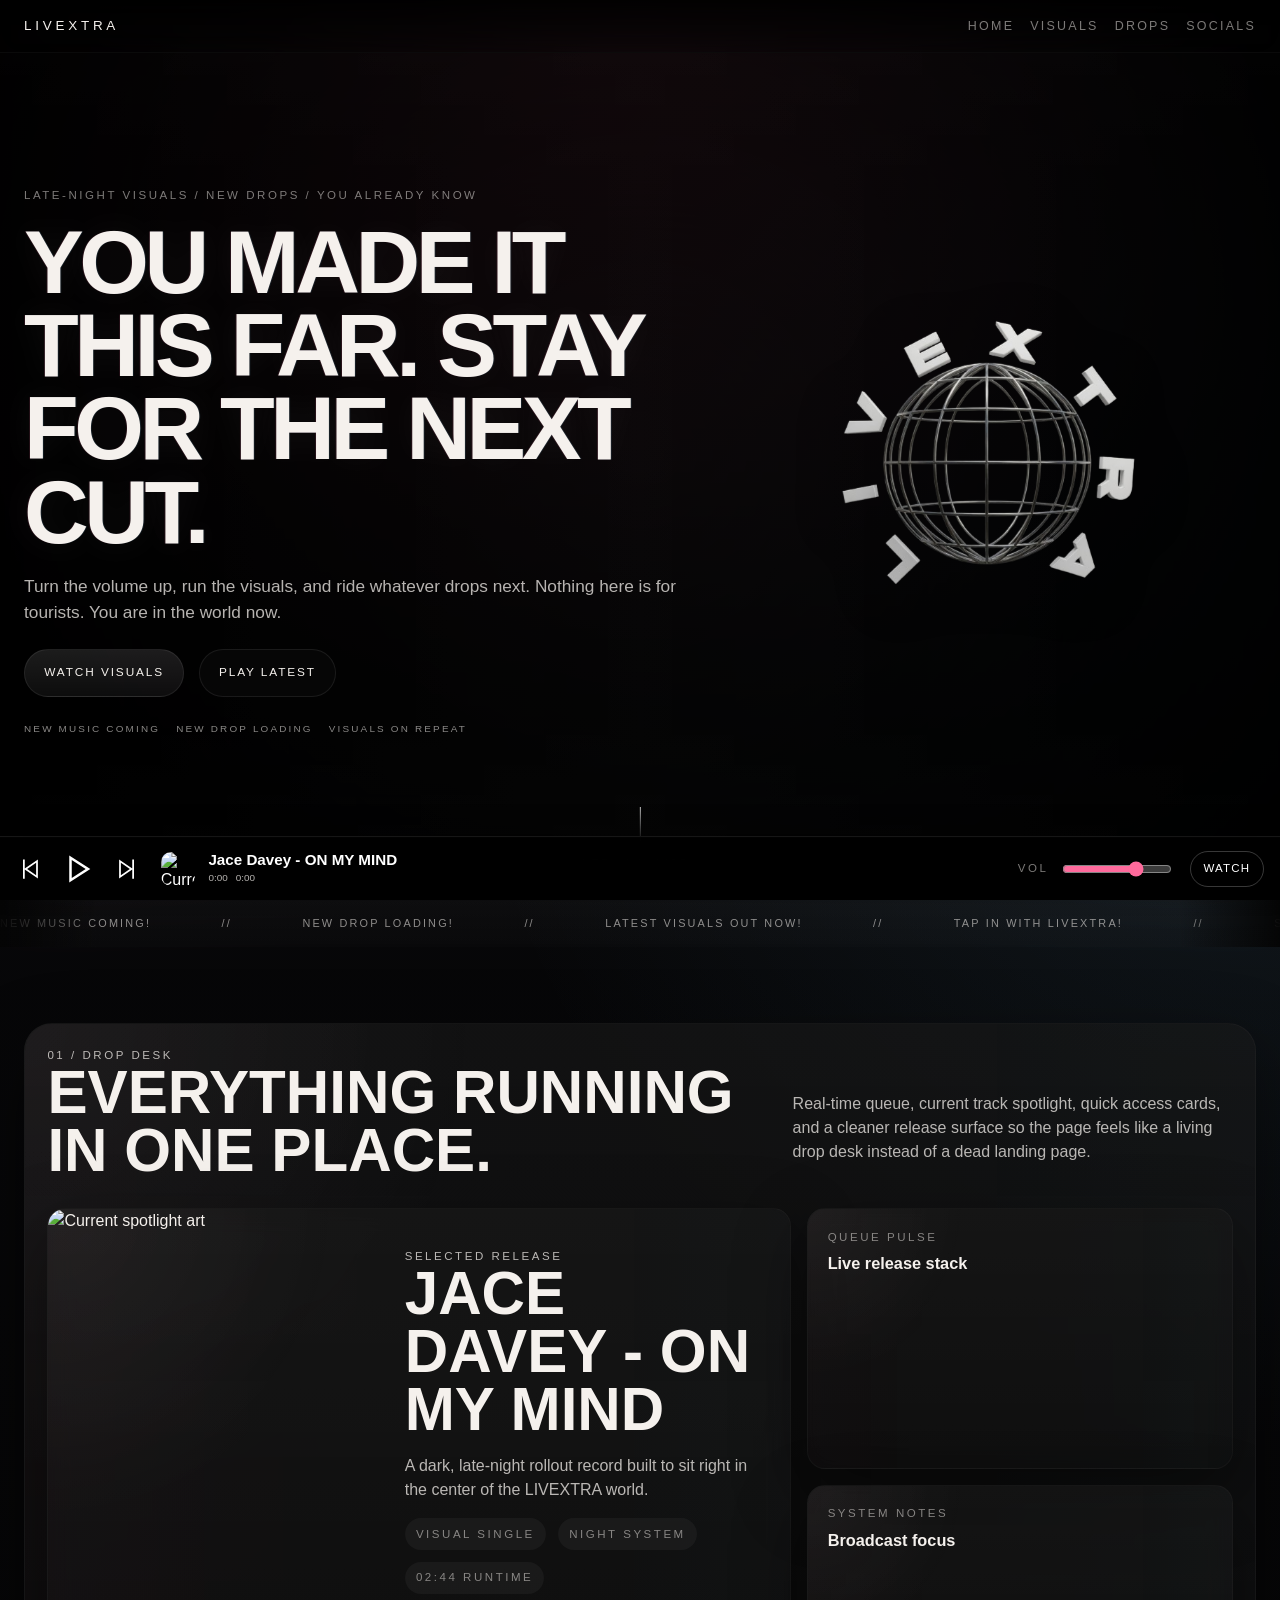
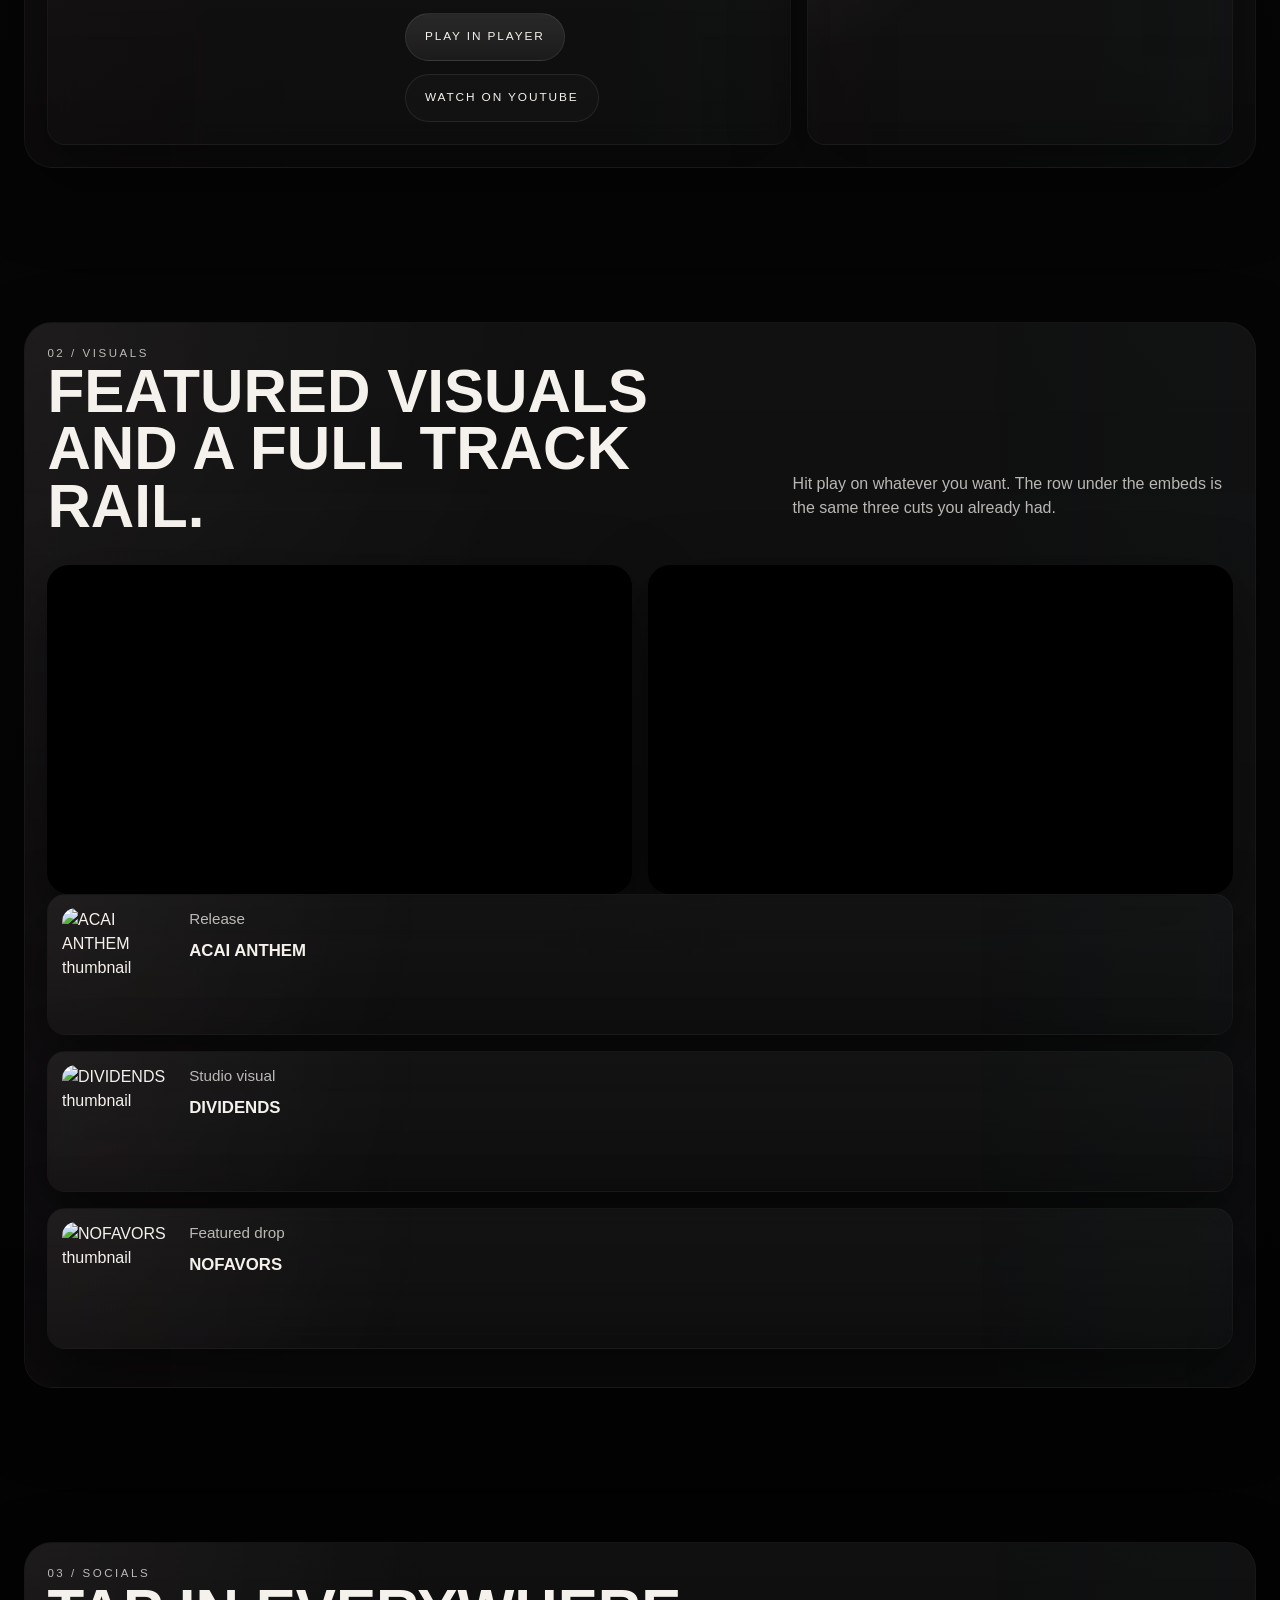
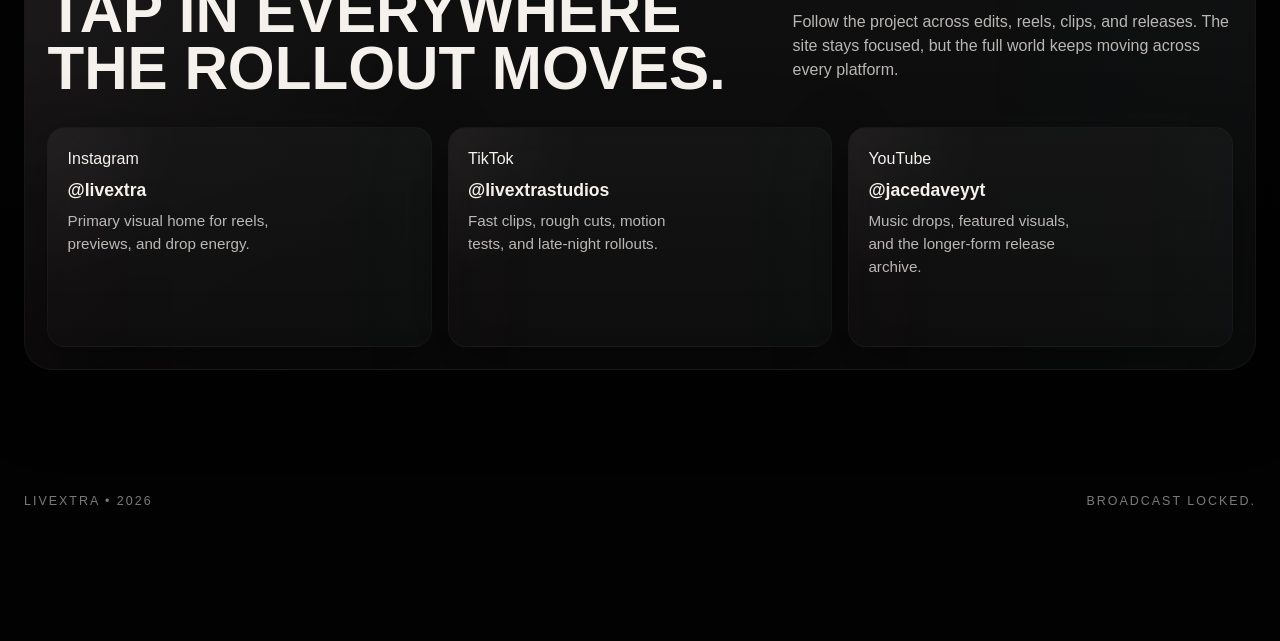
==== commit 4520d3a1: "Update index.html" ====
--- a/index.html
+++ b/index.html
@@ -37,7 +37,6 @@
       <a href="#top" data-nav-link>Home</a>
       <a href="#visuals" data-nav-link>Visuals</a>
       <a href="#drops" data-nav-link>Drops</a>
-      <a href="#feed" data-nav-link>Feed</a>
       <a href="#socials" data-nav-link>Socials</a>
     </nav>
   </header>
@@ -53,11 +52,10 @@
 
       <div class="hero-grid">
         <div class="hero-copy-column">
-          <p class="hero-kicker">Y2K broadcast / visual rollout / live motion</p>
-          <h1 class="hero-title">Clean rollout energy for music, motion, and every next drop.</h1>
+          <p class="hero-kicker">late-night visuals / new drops / you already know</p>
+          <h1 class="hero-title">You made it this far. Stay for the next cut.</h1>
           <p class="hero-text">
-            LIVEXTRA runs like a full creator system: live visuals, rotating releases, cinematic edits, and a smoother dark Y2K world
-            that stays clean while everything moves.
+            Turn the volume up, run the visuals, and ride whatever drops next. Nothing here is for tourists. You are in the world now.
           </p>
           <div class="hero-actions">
             <a class="hero-action hero-action-primary" href="#visuals">Watch visuals</a>
@@ -75,28 +73,6 @@
             <div class="hero-logo-spin" id="hero-logo-spin">
               <img src="3d logo.png" alt="LIVEXTRA logo" class="hero-logo hero-logo-asset hero-logo-front"/>
               <img src="3d logo.png" alt="" aria-hidden="true" class="hero-logo hero-logo-asset hero-logo-back"/>
-            </div>
-          </div>
-
-          <div class="hero-status-panel section-glass">
-            <div class="hero-status-head">
-              <p class="section-index">live status</p>
-              <strong id="hero-track-title">Jace Davey - ON MY MIND</strong>
-              <span id="hero-track-meta">Studio queue active</span>
-            </div>
-            <div class="hero-status-grid">
-              <article>
-                <span>studio clock</span>
-                <strong id="live-time">00:00:00</strong>
-              </article>
-              <article>
-                <span>next drop window</span>
-                <strong id="countdown-value">00d 00h 00m</strong>
-              </article>
-              <article>
-                <span>release queue</span>
-                <strong id="queue-count">05 tracks</strong>
-              </article>
             </div>
           </div>
         </div>
@@ -193,9 +169,7 @@
             <p class="section-index">02 / VISUALS</p>
             <h2>Featured visuals and a full track rail.</h2>
           </div>
-          <p>
-            The main videos stay front and center, while the full release deck underneath lets people jump straight into tracks, see tags, and move the player without leaving the page.
-          </p>
+          <p>Hit play on whatever you want. The row under the embeds is the same three cuts you already had.</p>
         </div>
 
         <div class="video-grid">
@@ -204,7 +178,7 @@
               src="https://www.youtube.com/embed/0y-Sa2kdlL4"
               title="YouTube video player"
               frameborder="0"
-              allow="accelerometer; autoplay; clipboard-write; encrypted-media; gyroscope; picture-in-picture; web-share"
+              allow="accelerometer; autoplay; clipboard-write; encrypted-media; gyroscope; picture-in-picture"
               referrerpolicy="strict-origin-when-cross-origin"
               allowfullscreen>
             </iframe>
@@ -214,62 +188,38 @@
               src="https://www.youtube.com/embed/CEVk6cj4Wuk"
               title="YouTube video player"
               frameborder="0"
-              allow="accelerometer; autoplay; clipboard-write; encrypted-media; gyroscope; picture-in-picture; web-share"
+              allow="accelerometer; autoplay; clipboard-write; encrypted-media; gyroscope; picture-in-picture"
               referrerpolicy="strict-origin-when-cross-origin"
               allowfullscreen>
             </iframe>
           </div>
         </div>
 
+        <div class="release-grid release-grid-visuals">
+          <a class="release-card" href="https://www.youtube.com/watch?v=cpQhU43mFzE" target="_blank" rel="noopener">
+            <img src="https://i.ytimg.com/vi/cpQhU43mFzE/hqdefault.jpg" alt="ACAI ANTHEM thumbnail"/>
+            <div>
+              <p class="release-label">Release</p>
+              <h3>ACAI ANTHEM</h3>
+            </div>
+          </a>
+          <a class="release-card" href="https://www.youtube.com/watch?v=1VWs0vHmXvs" target="_blank" rel="noopener">
+            <img src="https://i.ytimg.com/vi/1VWs0vHmXvs/hqdefault.jpg" alt="DIVIDENDS thumbnail"/>
+            <div>
+              <p class="release-label">Studio visual</p>
+              <h3>DIVIDENDS</h3>
+            </div>
+          </a>
+          <a class="release-card" href="https://www.youtube.com/watch?v=BXqvX-t6tuQ" target="_blank" rel="noopener">
+            <img src="https://i.ytimg.com/vi/BXqvX-t6tuQ/hqdefault.jpg" alt="NOFAVORS thumbnail"/>
+            <div>
+              <p class="release-label">Featured drop</p>
+              <h3>NOFAVORS</h3>
+            </div>
+          </a>
+        </div>
+
         <div class="track-deck" id="track-deck"></div>
-      </div>
-    </section>
-
-    <section class="content-section reveal" id="feed">
-      <div class="section-shell section-shell-wide">
-        <div class="section-heading section-heading-split">
-          <div>
-            <p class="section-index">03 / FEED</p>
-            <h2>Motion feed, release board, and rollout notes.</h2>
-          </div>
-          <p>
-            This section keeps the site moving with update cards, release snapshots, and scene notes generated through the same data layer driving the player and spotlight.
-          </p>
-        </div>
-
-        <div class="feed-layout">
-          <div class="feed-grid" id="feed-grid"></div>
-          <div class="feed-rail">
-            <section class="section-glass feed-column-card">
-              <div class="data-panel-head">
-                <p class="section-index">release board</p>
-                <strong>Tap a card to move the player</strong>
-              </div>
-              <div class="release-grid release-grid-rail" id="release-grid"></div>
-            </section>
-
-            <section class="section-glass feed-column-card">
-              <div class="data-panel-head">
-                <p class="section-index">scene notes</p>
-                <strong>Built for cleaner scrolling</strong>
-              </div>
-              <div class="scene-board">
-                <article>
-                  <span>motion</span>
-                  <strong>Every section reveals with softer timing so the page feels smoother and less abrupt.</strong>
-                </article>
-                <article>
-                  <span>player</span>
-                  <strong>The audio player, spotlight, queue, and track deck all stay synced together.</strong>
-                </article>
-                <article>
-                  <span>visual system</span>
-                  <strong>CRT overlays, chrome glass, and cleaner spacing keep the page atmospheric without turning messy.</strong>
-                </article>
-              </div>
-            </section>
-          </div>
-        </div>
       </div>
     </section>
 
@@ -277,7 +227,7 @@
       <div class="section-shell section-shell-wide">
         <div class="section-heading section-heading-split">
           <div>
-            <p class="section-index">04 / SOCIALS</p>
+            <p class="section-index">03 / SOCIALS</p>
             <h2>Tap in everywhere the rollout moves.</h2>
           </div>
           <p>
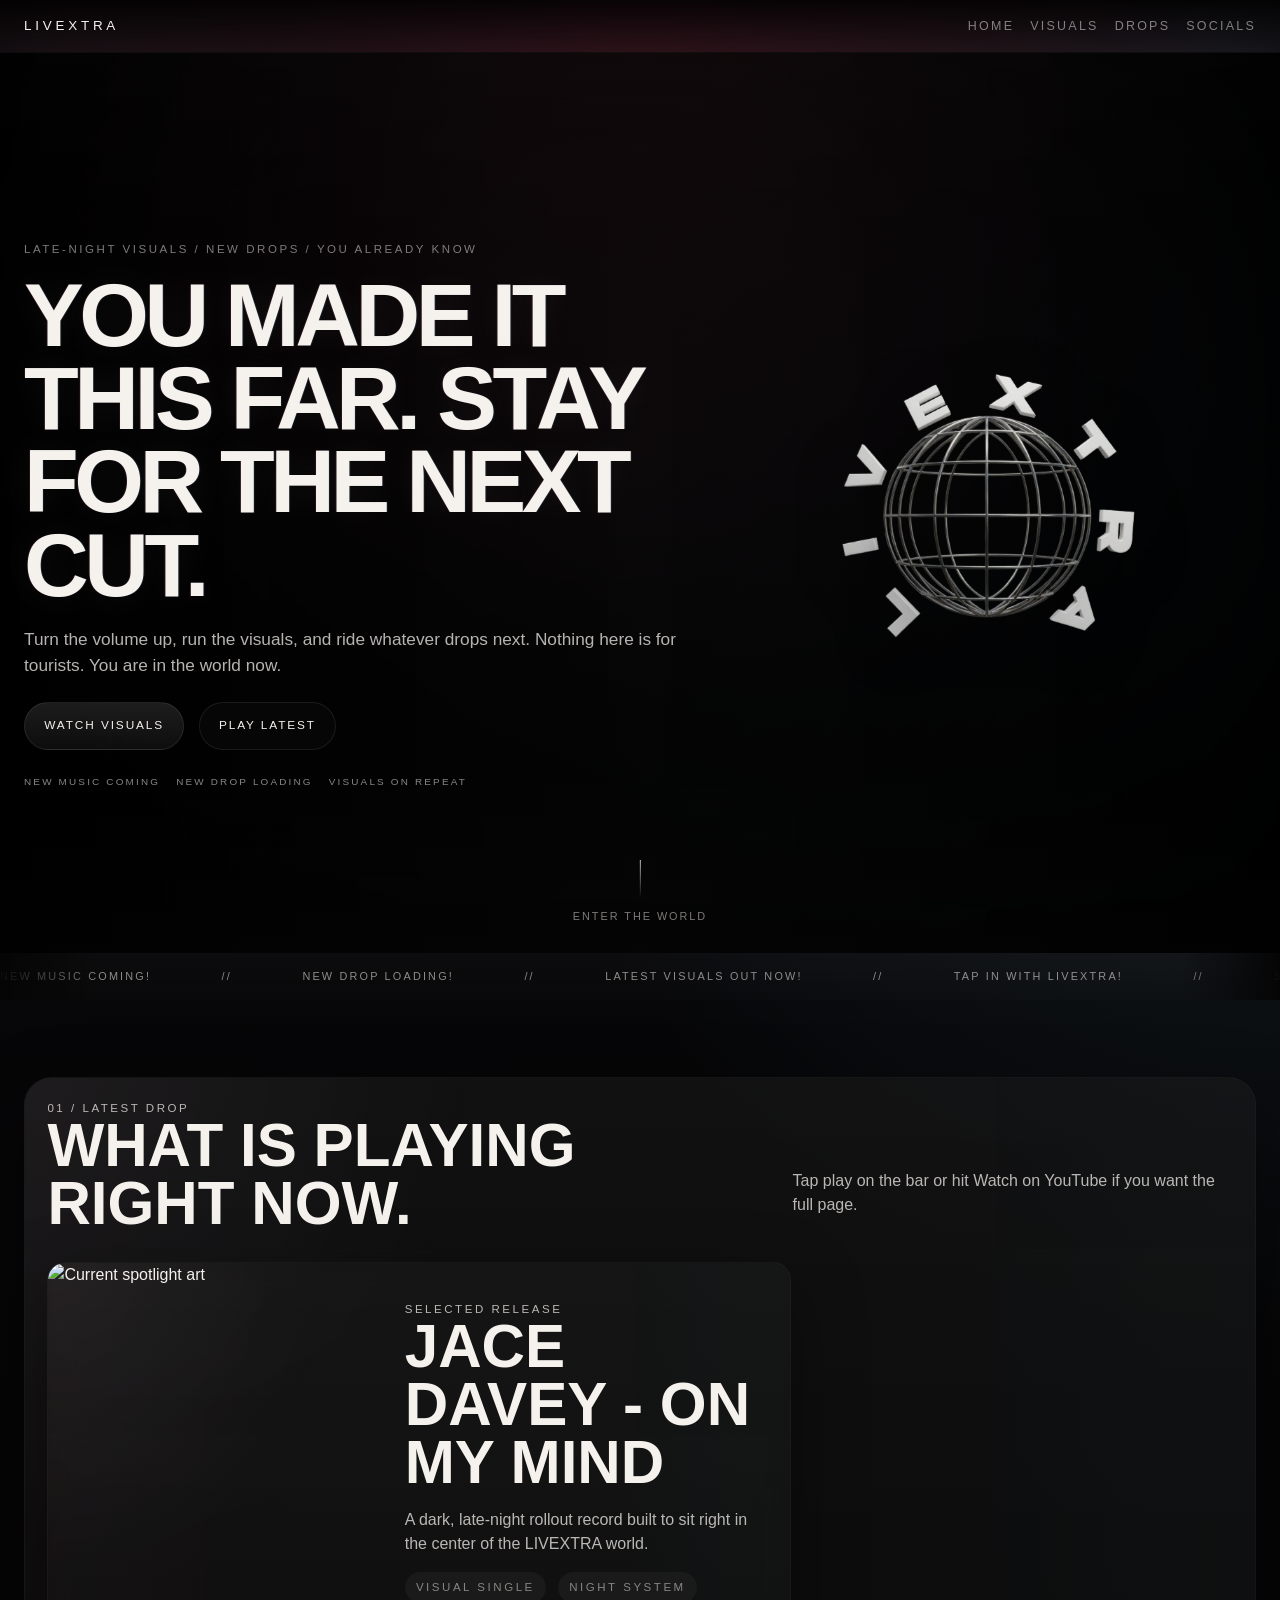
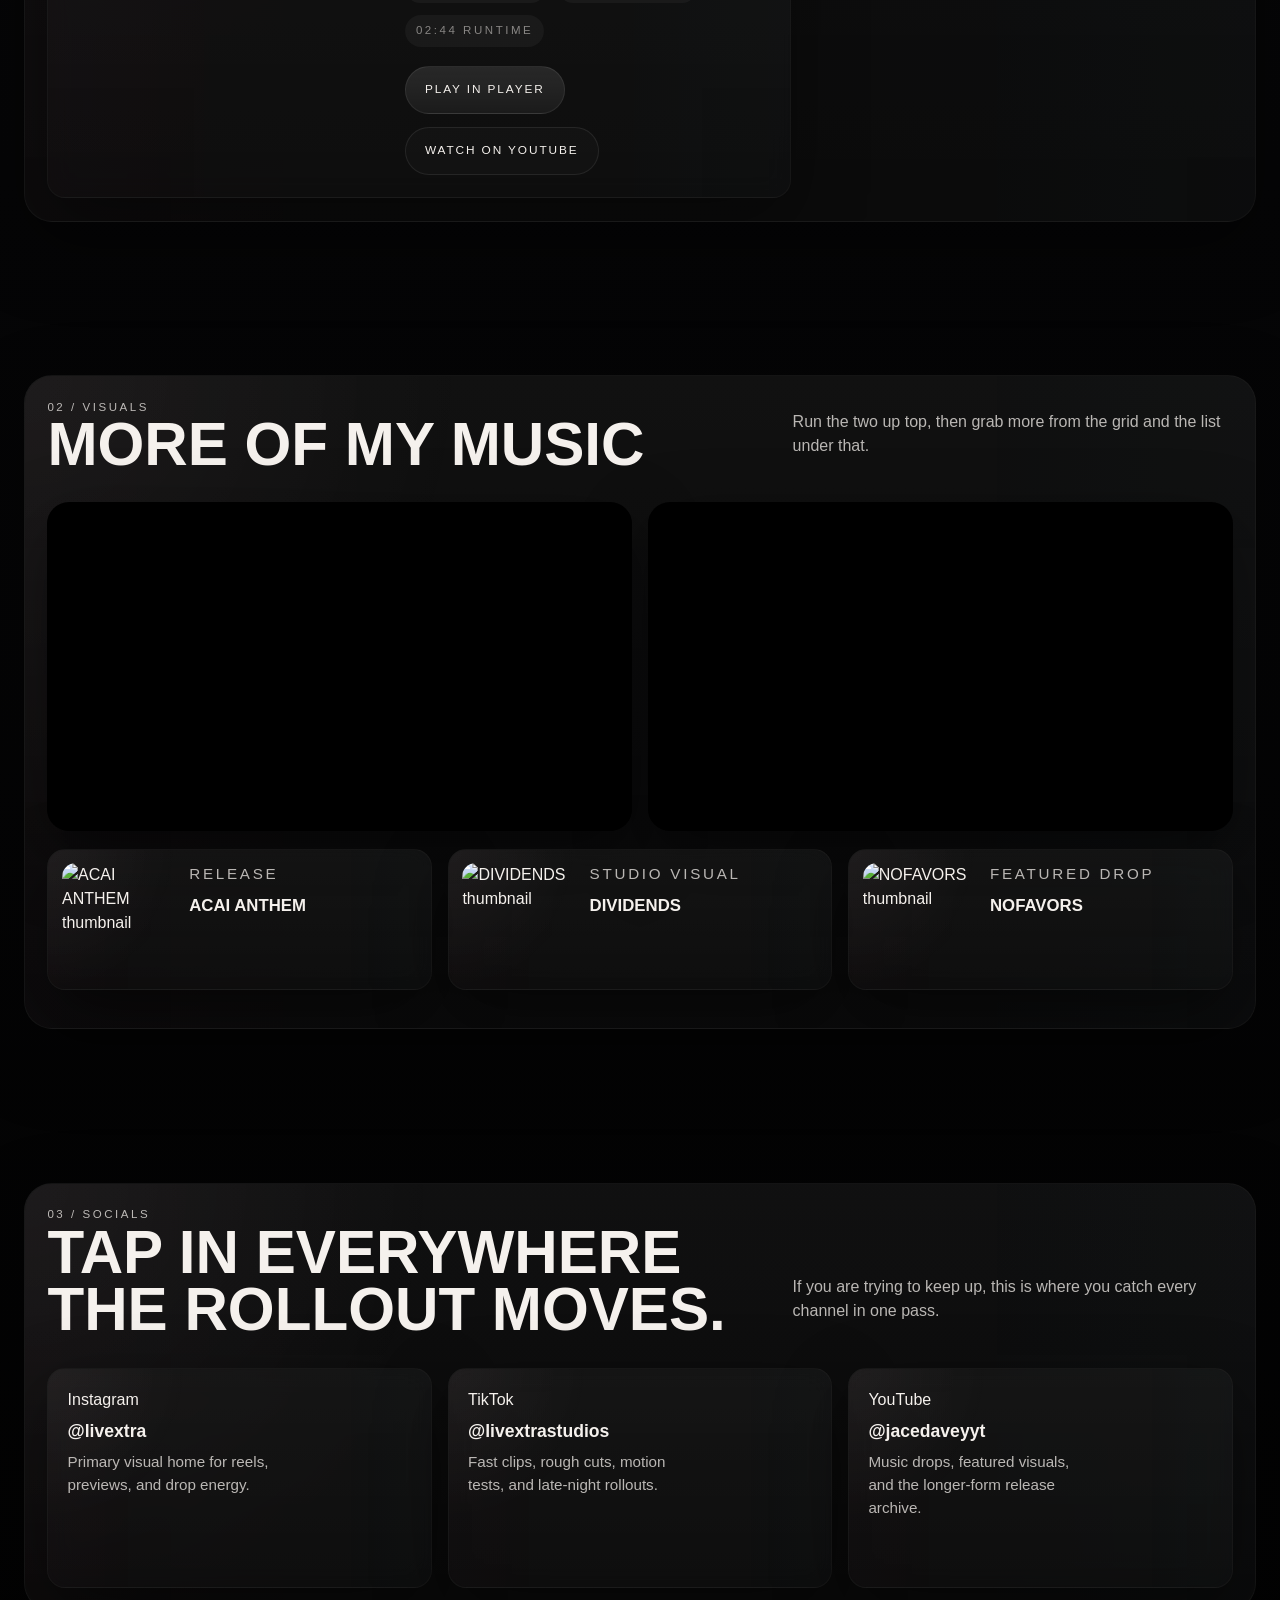
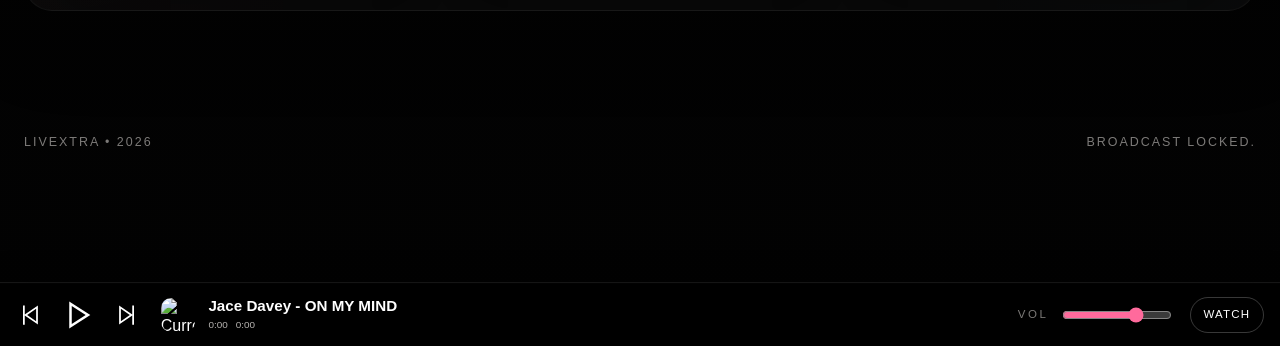
==== commit 670fa28a: "Update index.html" ====
--- a/index.html
+++ b/index.html
@@ -112,15 +112,13 @@
       <div class="section-shell section-shell-wide">
         <div class="section-heading section-heading-split">
           <div>
-            <p class="section-index">01 / DROP DESK</p>
-            <h2>Everything running in one place.</h2>
-          </div>
-          <p>
-            Real-time queue, current track spotlight, quick access cards, and a cleaner release surface so the page feels like a living drop desk instead of a dead landing page.
-          </p>
-        </div>
-
-        <div class="drop-desk-grid">
+            <p class="section-index">01 / LATEST DROP</p>
+            <h2>What is playing right now.</h2>
+          </div>
+          <p>Tap play on the bar or hit Watch on YouTube if you want the full page.</p>
+        </div>
+
+        <div class="drop-desk-grid drop-desk-grid-single">
           <article class="drop-spotlight section-glass" id="drop-spotlight">
             <div class="drop-spotlight-media">
               <img id="spotlight-art" src="https://i.ytimg.com/vi/0y-Sa2kdlL4/hqdefault.jpg" alt="Current spotlight art"/>
@@ -140,24 +138,6 @@
               </div>
             </div>
           </article>
-
-          <aside class="drop-side-stack">
-            <section class="data-panel section-glass">
-              <div class="data-panel-head">
-                <p class="section-index">queue pulse</p>
-                <strong>Live release stack</strong>
-              </div>
-              <div class="queue-list" id="queue-list"></div>
-            </section>
-
-            <section class="data-panel section-glass">
-              <div class="data-panel-head">
-                <p class="section-index">system notes</p>
-                <strong>Broadcast focus</strong>
-              </div>
-              <div class="mini-note-grid" id="mini-note-grid"></div>
-            </section>
-          </aside>
         </div>
       </div>
     </section>
@@ -167,9 +147,9 @@
         <div class="section-heading section-heading-split">
           <div>
             <p class="section-index">02 / VISUALS</p>
-            <h2>Featured visuals and a full track rail.</h2>
-          </div>
-          <p>Hit play on whatever you want. The row under the embeds is the same three cuts you already had.</p>
+            <h2>More of my music</h2>
+          </div>
+          <p>Run the two up top, then grab more from the grid and the list under that.</p>
         </div>
 
         <div class="video-grid">
@@ -230,9 +210,7 @@
             <p class="section-index">03 / SOCIALS</p>
             <h2>Tap in everywhere the rollout moves.</h2>
           </div>
-          <p>
-            Follow the project across edits, reels, clips, and releases. The site stays focused, but the full world keeps moving across every platform.
-          </p>
+          <p>If you are trying to keep up, this is where you catch every channel in one pass.</p>
         </div>
 
         <div class="social-grid social-grid-wide">
@@ -306,6 +284,7 @@
   </aside>
 
   <div id="youtube-audio-host" aria-hidden="true"></div>
+  <div id="crt-overlay" class="crt-overlay" aria-hidden="true"></div>
   <script src="scripts.js"></script>
 </body>
 </html>
--- a/style.css
+++ b/style.css
@@ -107,7 +107,7 @@
   inset: 0;
   z-index: 0;
   pointer-events: none;
-  opacity: 0.18;
+  opacity: 0.26;
   background:
     linear-gradient(180deg, rgba(255, 255, 255, 0.05), transparent 12%, transparent 88%, rgba(255, 255, 255, 0.04)),
     linear-gradient(90deg, rgba(255, 0, 76, 0.025), transparent 18%, transparent 82%, rgba(0, 174, 255, 0.025)),
@@ -122,12 +122,24 @@
   inset: 0;
   z-index: 0;
   pointer-events: none;
-  opacity: 0.34;
+  opacity: 0.48;
   background:
-    repeating-linear-gradient(to bottom, rgba(255, 255, 255, 0.1) 0px, rgba(255, 255, 255, 0.1) 1px, transparent 1px, transparent 3px),
-    linear-gradient(90deg, rgba(255, 106, 156, 0.045), transparent 24%, transparent 76%, rgba(127, 207, 255, 0.045));
+    repeating-linear-gradient(to bottom, rgba(255, 255, 255, 0.12) 0px, rgba(255, 255, 255, 0.12) 1px, transparent 1px, transparent 3px),
+    linear-gradient(90deg, rgba(255, 106, 156, 0.07), transparent 22%, transparent 78%, rgba(127, 207, 255, 0.07));
   mix-blend-mode: screen;
   animation: crtDrift 10s linear infinite, crtFlicker 0.16s steps(3, end) infinite;
+}
+
+.site-shell {
+  position: relative;
+}
+
+.site-shell > main,
+.site-shell > header,
+.site-shell > footer,
+.site-shell > aside {
+  position: relative;
+  z-index: 1;
 }
 
 #site-intro {
@@ -852,6 +864,20 @@
   margin-top: 1rem;
 }
 
+.release-grid-visuals {
+  grid-template-columns: repeat(3, minmax(0, 1fr));
+  margin-top: 1.1rem;
+}
+
+.release-label {
+  display: block;
+  margin: 0;
+  color: var(--soft);
+  font-size: 0.72rem;
+  letter-spacing: 0.18em;
+  text-transform: uppercase;
+}
+
 .track-card {
   display: grid;
   grid-template-columns: 120px minmax(0, 1fr);
@@ -1221,7 +1247,8 @@
 
   .track-deck,
   .video-grid,
-  .feed-grid {
+  .feed-grid,
+  .release-grid-visuals {
     grid-template-columns: 1fr;
   }
 
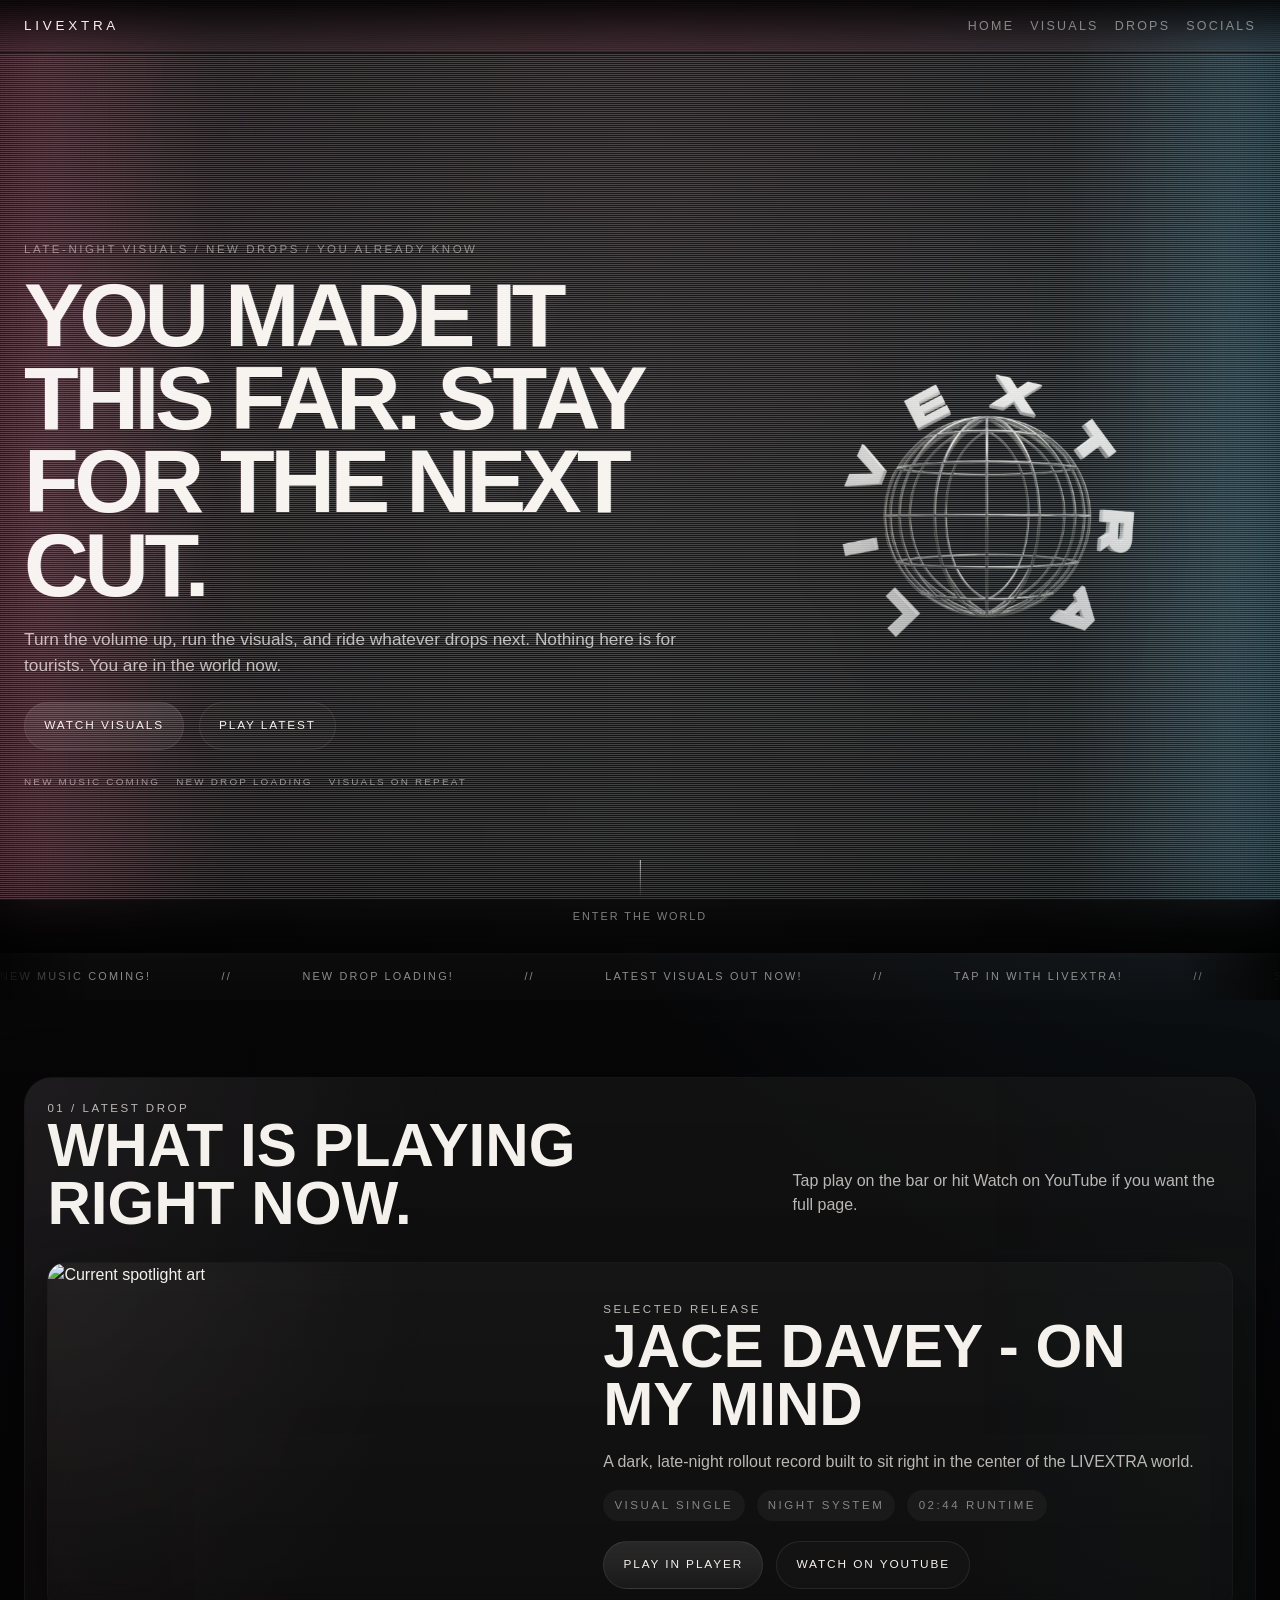
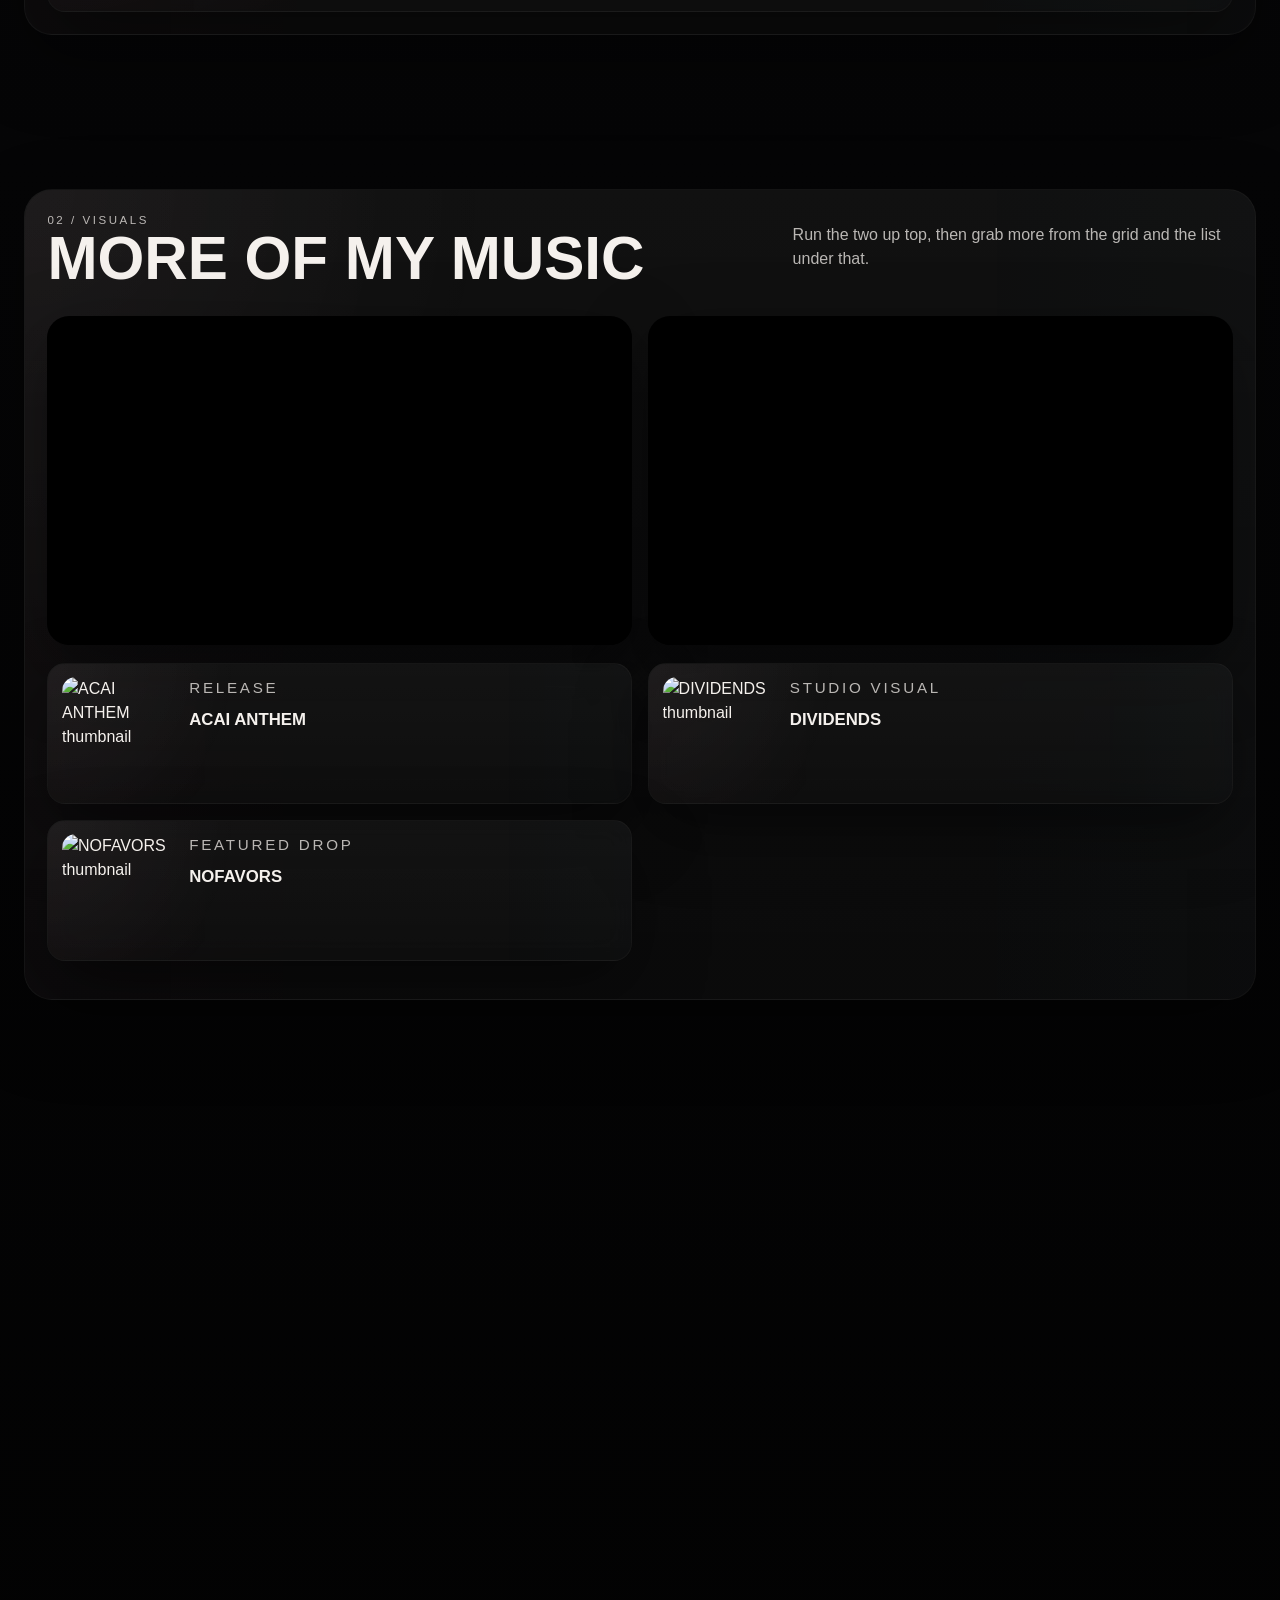
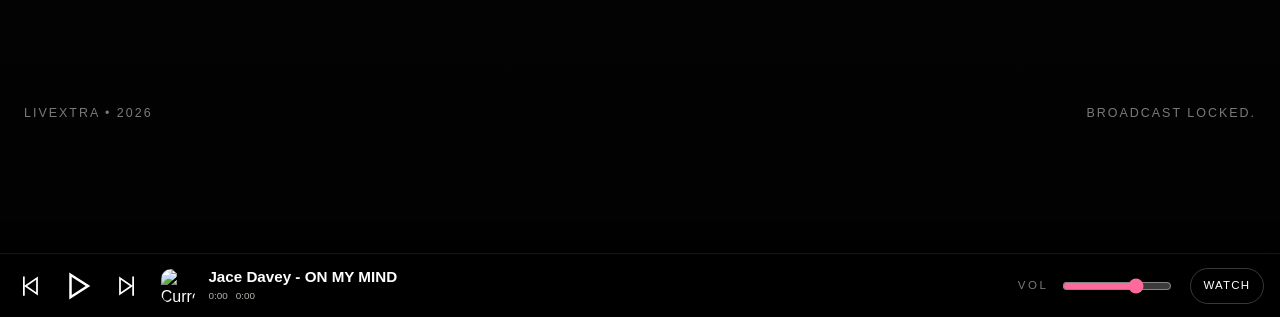
==== commit 7201d3e1: "Update index.html" ====
--- a/index.html
+++ b/index.html
@@ -22,6 +22,7 @@
 </head>
 <body class="site-shell intro-active">
   <div id="site-intro" aria-label="Site intro">
+    <div class="intro-crt-layer" aria-hidden="true"></div>
     <div class="intro-noise"></div>
     <div class="intro-grid"></div>
     <div class="intro-copy">
@@ -284,7 +285,8 @@
   </aside>
 
   <div id="youtube-audio-host" aria-hidden="true"></div>
-  <div id="crt-overlay" class="crt-overlay" aria-hidden="true"></div>
+  <div id="crt-overlay" class="crt-overlay crt-overlay-scan" aria-hidden="true"></div>
+  <div class="crt-overlay crt-overlay-rgb" aria-hidden="true"></div>
   <script src="scripts.js"></script>
 </body>
 </html>
--- a/style.css
+++ b/style.css
@@ -122,12 +122,12 @@
   inset: 0;
   z-index: 0;
   pointer-events: none;
-  opacity: 0.48;
-  background:
-    repeating-linear-gradient(to bottom, rgba(255, 255, 255, 0.12) 0px, rgba(255, 255, 255, 0.12) 1px, transparent 1px, transparent 3px),
-    linear-gradient(90deg, rgba(255, 106, 156, 0.07), transparent 22%, transparent 78%, rgba(127, 207, 255, 0.07));
+  opacity: 0.72;
+  background:
+    repeating-linear-gradient(to bottom, rgba(255, 255, 255, 0.18) 0px, rgba(255, 255, 255, 0.18) 1px, transparent 1px, transparent 2px),
+    linear-gradient(90deg, rgba(255, 106, 156, 0.14), transparent 18%, transparent 82%, rgba(127, 207, 255, 0.14));
   mix-blend-mode: screen;
-  animation: crtDrift 10s linear infinite, crtFlicker 0.16s steps(3, end) infinite;
+  animation: crtDrift 8s linear infinite, crtFlicker 0.12s steps(2, end) infinite;
 }
 
 .site-shell {
@@ -135,17 +135,52 @@
 }
 
 .site-shell > main,
-.site-shell > header,
-.site-shell > footer,
+.site-shell > footer {
+  position: relative;
+  z-index: 0;
+}
+
+.site-shell > header {
+  position: relative;
+  z-index: 10040;
+}
+
 .site-shell > aside {
   position: relative;
-  z-index: 1;
+  z-index: 21000;
+}
+
+.crt-overlay {
+  position: fixed;
+  inset: 0;
+  z-index: 9990;
+  pointer-events: none;
+}
+
+.crt-overlay-scan {
+  opacity: 0.92;
+  background:
+    repeating-linear-gradient(to bottom, rgba(255, 255, 255, 0.22) 0px, rgba(255, 255, 255, 0.22) 1px, transparent 1px, transparent 2px),
+    repeating-linear-gradient(90deg, rgba(0, 0, 0, 0.12) 0px, rgba(0, 0, 0, 0.12) 1px, transparent 1px, transparent 4px),
+    linear-gradient(90deg, rgba(255, 40, 100, 0.14), transparent 16%, transparent 84%, rgba(60, 200, 255, 0.14));
+  mix-blend-mode: screen;
+  animation: crtDrift 5.5s linear infinite, crtFlicker 0.1s steps(2, end) infinite, crtScanPulse 3.2s ease-in-out infinite;
+}
+
+.crt-overlay-rgb {
+  z-index: 9991;
+  opacity: 0.55;
+  background:
+    linear-gradient(90deg, rgba(255, 0, 80, 0.12) 0%, transparent 33%, transparent 66%, rgba(0, 200, 255, 0.12) 100%),
+    radial-gradient(ellipse 120% 80% at 50% 50%, transparent 35%, rgba(0, 0, 0, 0.45) 100%);
+  mix-blend-mode: soft-light;
+  animation: crtRgbJitter 4.8s ease-in-out infinite, crtRoll 11s linear infinite;
 }
 
 #site-intro {
   position: fixed;
   inset: 0;
-  z-index: 1000;
+  z-index: 10050;
   display: grid;
   place-items: center;
   overflow: hidden;
@@ -161,6 +196,7 @@
   pointer-events: none;
 }
 
+.intro-crt-layer,
 .intro-noise,
 .intro-grid {
   position: absolute;
@@ -168,26 +204,40 @@
   pointer-events: none;
 }
 
+.intro-crt-layer {
+  z-index: 0;
+  opacity: 0.95;
+  background:
+    repeating-linear-gradient(to bottom, rgba(255, 255, 255, 0.2) 0px, rgba(255, 255, 255, 0.2) 1px, transparent 1px, transparent 2px),
+    linear-gradient(90deg, rgba(255, 0, 90, 0.16), transparent 20%, transparent 80%, rgba(0, 210, 255, 0.14)),
+    radial-gradient(circle at 50% 50%, rgba(255, 255, 255, 0.06), transparent 45%, rgba(0, 0, 0, 0.55) 100%);
+  mix-blend-mode: screen;
+  animation: introCrtRoll 7s linear infinite, introCrtFlicker 0.11s steps(2, end) infinite, introCrtBloom 2.4s ease-in-out infinite alternate;
+}
+
 .intro-noise {
-  opacity: 0.18;
-  background:
-    radial-gradient(circle at 18% 20%, rgba(255, 255, 255, 0.12), transparent 24%),
-    radial-gradient(circle at 82% 78%, rgba(255, 106, 156, 0.18), transparent 26%),
-    radial-gradient(circle at 50% 50%, rgba(127, 207, 255, 0.06), transparent 42%);
-  animation: introDrift 300ms steps(2, end) infinite;
+  z-index: 1;
+  opacity: 0.28;
+  background:
+    radial-gradient(circle at 18% 20%, rgba(255, 255, 255, 0.16), transparent 24%),
+    radial-gradient(circle at 82% 78%, rgba(255, 106, 156, 0.22), transparent 26%),
+    radial-gradient(circle at 50% 50%, rgba(127, 207, 255, 0.1), transparent 42%);
+  animation: introDrift 280ms steps(2, end) infinite;
 }
 
 .intro-grid {
-  opacity: 0.14;
-  background:
-    linear-gradient(rgba(255, 255, 255, 0.07) 1px, transparent 1px),
-    linear-gradient(90deg, rgba(255, 255, 255, 0.04) 1px, transparent 1px);
-  background-size: 100% 6px, 6px 100%;
+  z-index: 1;
+  opacity: 0.22;
+  background:
+    linear-gradient(rgba(255, 255, 255, 0.09) 1px, transparent 1px),
+    linear-gradient(90deg, rgba(255, 255, 255, 0.05) 1px, transparent 1px);
+  background-size: 100% 5px, 5px 100%;
+  animation: introGridShift 14s linear infinite;
 }
 
 .intro-copy {
   position: relative;
-  z-index: 1;
+  z-index: 2;
   text-align: center;
   text-transform: uppercase;
 }
@@ -230,7 +280,7 @@
   top: 0;
   left: 0;
   right: 0;
-  z-index: 50;
+  z-index: 10040;
   display: flex;
   justify-content: space-between;
   align-items: center;
@@ -678,6 +728,10 @@
   grid-template-columns: minmax(0, 1.4fr) minmax(300px, 0.8fr);
 }
 
+.drop-desk-grid-single {
+  grid-template-columns: 1fr;
+}
+
 .drop-spotlight {
   display: grid;
   grid-template-columns: minmax(260px, 0.9fr) minmax(0, 1.1fr);
@@ -865,7 +919,7 @@
 }
 
 .release-grid-visuals {
-  grid-template-columns: repeat(3, minmax(0, 1fr));
+  grid-template-columns: repeat(2, minmax(0, 1fr));
   margin-top: 1.1rem;
 }
 
@@ -1020,7 +1074,8 @@
   left: 0;
   right: 0;
   bottom: 0;
-  z-index: 60;
+  z-index: 21000;
+  isolation: isolate;
 }
 
 .audio-player-inner {
@@ -1172,11 +1227,14 @@
 
 #youtube-audio-host {
   position: fixed;
-  top: -9999px;
-  left: -9999px;
-  width: 0;
-  height: 0;
+  left: 0;
+  bottom: 0;
+  width: 200px;
+  height: 200px;
+  opacity: 0;
+  pointer-events: none;
   overflow: hidden;
+  z-index: 0;
 }
 
 .reveal {
@@ -1223,6 +1281,42 @@
   50% { opacity: 0.18; }
   75% { opacity: 0.25; }
   100% { opacity: 0.17; }
+}
+
+@keyframes crtScanPulse {
+  0%, 100% { opacity: 0.88; filter: brightness(1); }
+  50% { opacity: 1; filter: brightness(1.08); }
+}
+
+@keyframes crtRgbJitter {
+  0% { transform: translate(0, 0) skewX(0deg); }
+  20% { transform: translate(-0.35%, 0.2%) skewX(0.12deg); }
+  40% { transform: translate(0.4%, -0.15%) skewX(-0.1deg); }
+  60% { transform: translate(-0.2%, -0.25%) skewX(0.08deg); }
+  80% { transform: translate(0.25%, 0.1%) skewX(-0.06deg); }
+  100% { transform: translate(0, 0) skewX(0deg); }
+}
+
+@keyframes introCrtRoll {
+  0% { transform: translateY(0); }
+  100% { transform: translateY(22px); }
+}
+
+@keyframes introCrtFlicker {
+  0% { opacity: 0.88; }
+  33% { opacity: 1; }
+  66% { opacity: 0.9; }
+  100% { opacity: 0.95; }
+}
+
+@keyframes introCrtBloom {
+  0% { filter: brightness(0.95) contrast(1.02); }
+  100% { filter: brightness(1.12) contrast(1.08); }
+}
+
+@keyframes introGridShift {
+  0% { transform: translate(0, 0); }
+  100% { transform: translate(4px, 3px); }
 }
 
 @keyframes logoOrbit {
@@ -1247,8 +1341,7 @@
 
   .track-deck,
   .video-grid,
-  .feed-grid,
-  .release-grid-visuals {
+  .feed-grid {
     grid-template-columns: 1fr;
   }
 
@@ -1281,6 +1374,10 @@
 }
 
 @media (max-width: 700px) {
+  .release-grid-visuals {
+    grid-template-columns: 1fr;
+  }
+
   .hero-section,
   .content-section,
   .site-footer {
